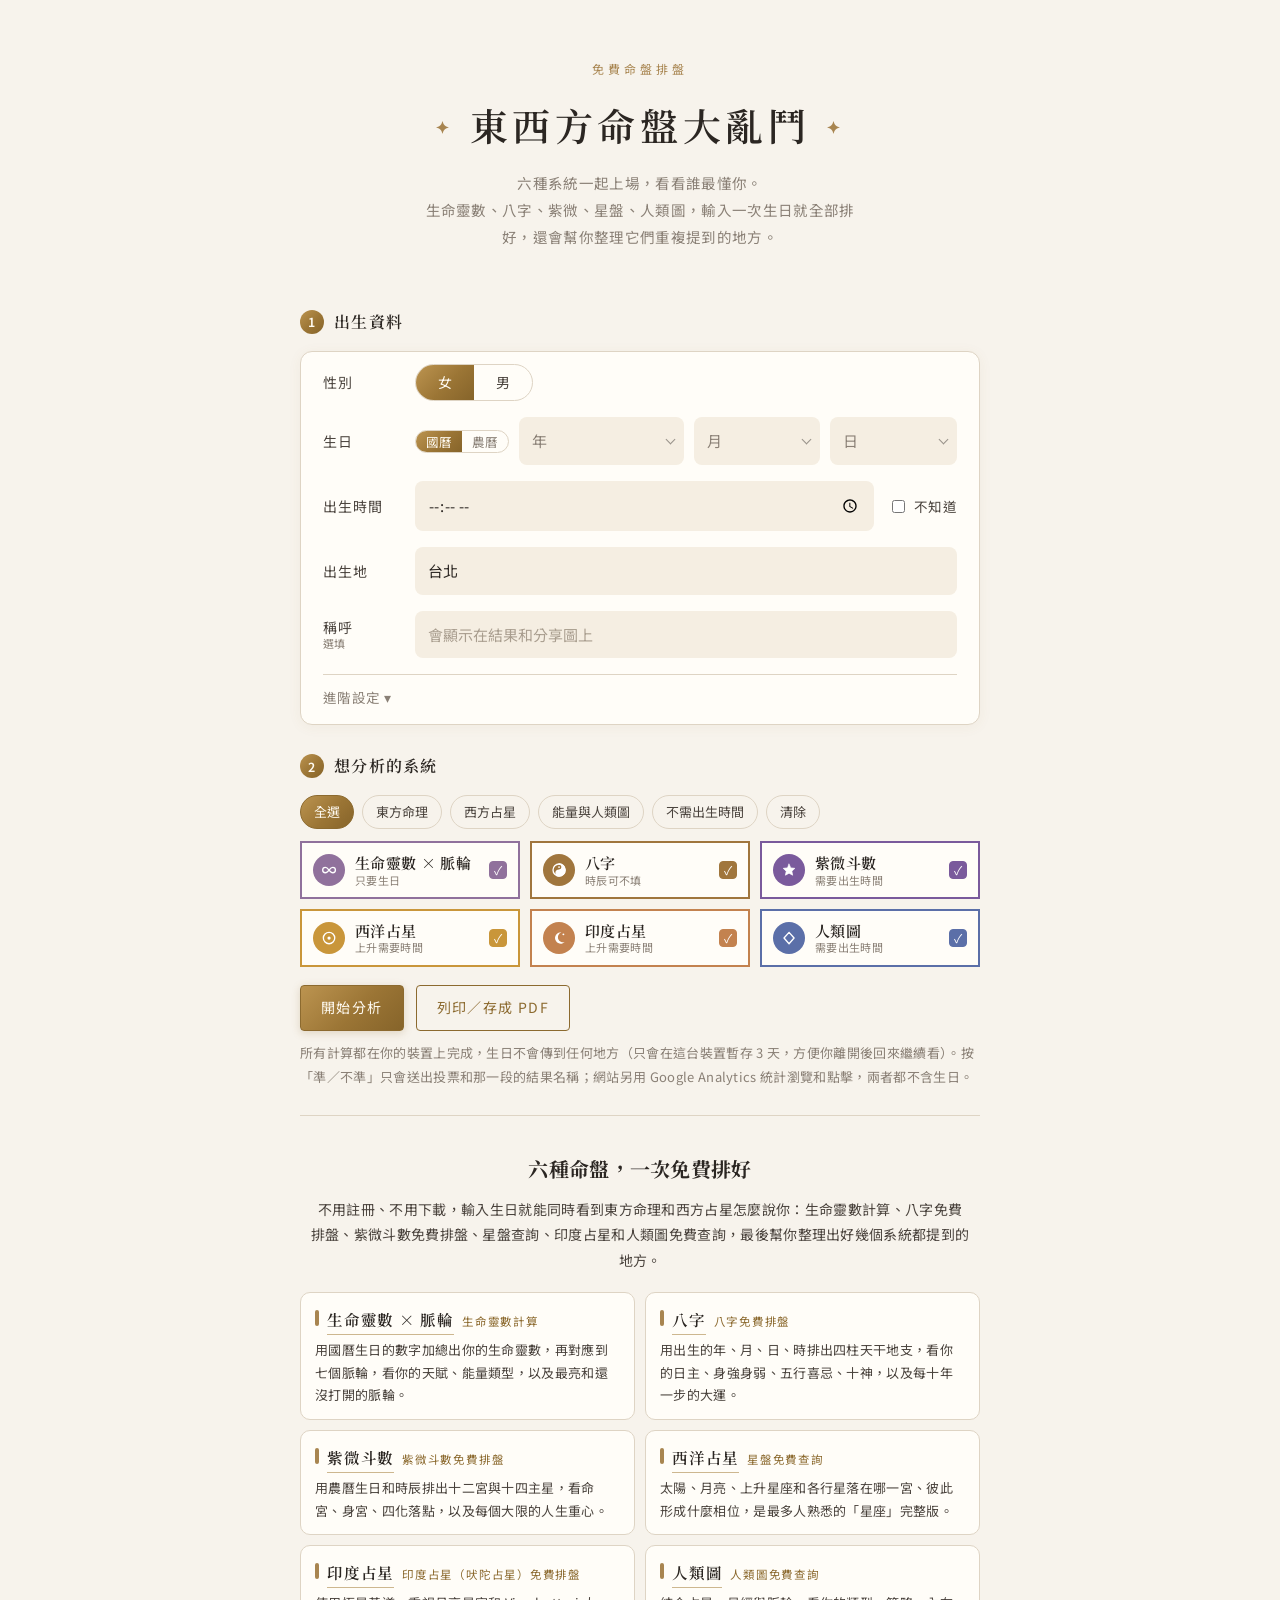
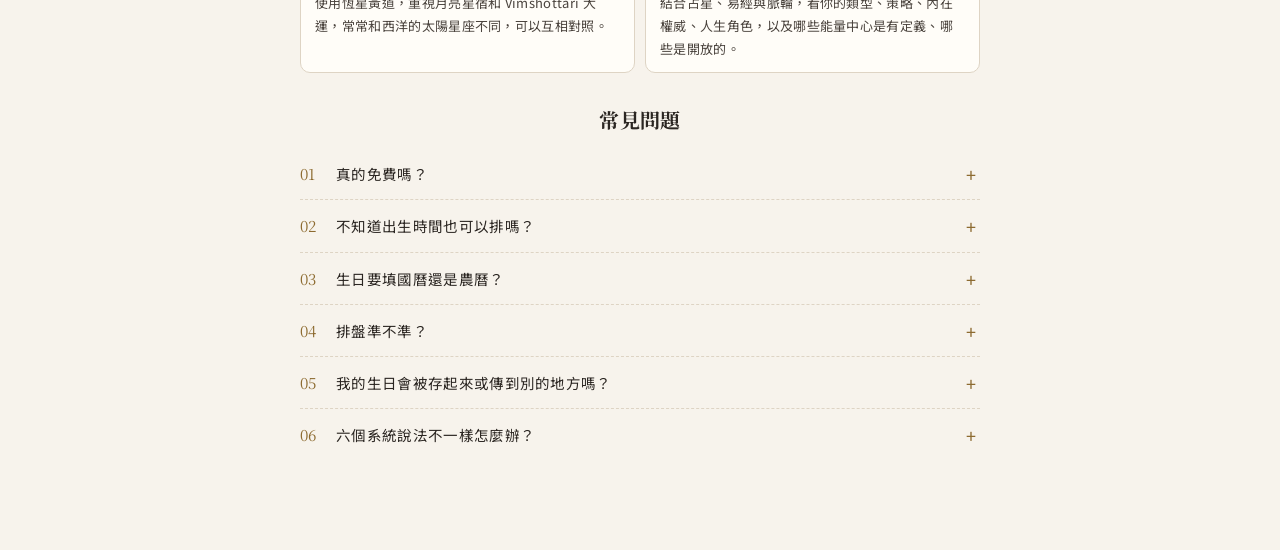
==== index.html @ 6998f0eb "更新網站 2026-11-28 00:18" ====
<!doctype html>
<html lang="zh-Hant">
<head>
<meta charset="utf-8">
<link rel="icon" type="image/svg+xml" href="data:image/svg+xml,%3Csvg%20xmlns%3D%22http%3A//www.w3.org/2000/svg%22%20viewBox%3D%220%200%2064%2064%22%3E%3Cdefs%3E%3CradialGradient%20id%3D%22b%22%20cx%3D%2250%25%22%20cy%3D%2240%25%22%20r%3D%2270%25%22%3E%3Cstop%20offset%3D%220%22%20stop-color%3D%22%233D4386%22/%3E%3Cstop%20offset%3D%221%22%20stop-color%3D%22%2314163A%22/%3E%3C/radialGradient%3E%3ClinearGradient%20id%3D%22g%22%20x1%3D%220%22%20y1%3D%220%22%20x2%3D%220%22%20y2%3D%221%22%3E%3Cstop%20offset%3D%220%22%20stop-color%3D%22%23FFF4DA%22/%3E%3Cstop%20offset%3D%221%22%20stop-color%3D%22%23D9AE66%22/%3E%3C/linearGradient%3E%3C/defs%3E%3Crect%20width%3D%2264%22%20height%3D%2264%22%20rx%3D%2214%22%20fill%3D%22url%28%23b%29%22/%3E%3Cpath%20d%3D%22M32%209%20C34%2024%2040%2030%2055%2032%20C40%2034%2034%2040%2032%2055%20C30%2040%2024%2034%209%2032%20C24%2030%2030%2024%2032%209%20Z%22%20fill%3D%22url%28%23g%29%22/%3E%3Ccircle%20cx%3D%2249%22%20cy%3D%2215%22%20r%3D%222%22%20fill%3D%22%23FFF4DA%22/%3E%3Ccircle%20cx%3D%2215%22%20cy%3D%2250%22%20r%3D%221.5%22%20fill%3D%22%23FFF4DA%22%20opacity%3D%22.8%22/%3E%3C/svg%3E">
<meta name="viewport" content="width=device-width, initial-scale=1">
<!-- Google Analytics（GA4）：只記瀏覽和按鈕點擊，不送生日、稱呼 -->
<script async src="https://www.googletagmanager.com/gtag/js?id=G-SCYWD8TPLE"></script>
<script>
  window.dataLayer = window.dataLayer || [];
  function gtag(){dataLayer.push(arguments);}
  gtag('js', new Date());
  gtag('config', 'G-SCYWD8TPLE', { allow_google_signals: false, allow_ad_personalization_signals: false });
</script>
<title>東西方命盤大亂鬥｜免費命盤排盤：生命靈數、八字、紫微、星盤、人類圖一次看</title>
<meta name="description" content="輸入生日，免費排出生命靈數、八字、紫微斗數、西洋占星、印度占星和人類圖六種命盤，還會整理出它們重複提到的地方。看完想更深入，可以用 AI 分析懶人包。">
<link rel="canonical" href="https://chart.jas-soul.com/">
<script type="application/ld+json">{"@context": "https://schema.org", "@type": "WebApplication", "name": "東西方命盤大亂鬥", "url": "https://chart.jas-soul.com/", "description": "輸入生日，免費排出生命靈數、八字、紫微斗數、西洋占星、印度占星和人類圖六種命盤，並整理出它們重複提到的地方。", "applicationCategory": "LifestyleApplication", "operatingSystem": "Any", "inLanguage": "zh-Hant", "offers": {"@type": "Offer", "price": "0", "priceCurrency": "TWD"}, "author": {"@type": "Person", "name": "Jasmine", "url": "https://jasmine.jas-soul.com/"}}</script>
<script type="application/ld+json">{"@context": "https://schema.org", "@type": "FAQPage", "mainEntity": [{"@type": "Question", "name": "真的免費嗎？", "acceptedAnswer": {"@type": "Answer", "text": "排盤、六個系統的解讀和綜合整理全部免費，也不用註冊。想讓 AI 依你的命盤寫一份更完整的報告，可以另外購買 AI 懶人包。"}}, {"@type": "Question", "name": "不知道出生時間也可以排嗎？", "acceptedAnswer": {"@type": "Answer", "text": "可以。生命靈數、八字（時柱以外）、西洋占星的行星星座都看得到；紫微斗數、人類圖和上升星座需要出生時間，沒有時間時會另外註明。"}}, {"@type": "Question", "name": "生日要填國曆還是農曆？", "acceptedAnswer": {"@type": "Answer", "text": "預設是國曆，也可以切換成農曆（包含閏月），系統會自動換算成國曆再排盤。"}}, {"@type": "Question", "name": "排盤準不準？", "acceptedAnswer": {"@type": "Answer", "text": "所有命盤都用天文公式與傳統排盤規則計算，並和網路排盤、瑞士星曆比對過。唯一的流派差異是晚子時（23:00 以後出生），網站統一以隔天計算。"}}, {"@type": "Question", "name": "我的生日會被存起來或傳到別的地方嗎？", "acceptedAnswer": {"@type": "Answer", "text": "不會上傳。所有計算都在你的手機或電腦上完成，只會在這台裝置暫存 3 天，方便你離開後回來繼續看。"}}, {"@type": "Question", "name": "六個系統說法不一樣怎麼辦？", "acceptedAnswer": {"@type": "Answer", "text": "這正是這個網站想做的事：把好幾個系統都提到的地方整理成「共同點」，說法不同的地方也會列出來，讓你自己對照真實的經驗。"}}]}</script>
<meta property="og:type" content="website">
<meta property="og:url" content="https://chart.jas-soul.com/">
<meta property="og:title" content="東西方命盤大亂鬥｜免費命盤排盤">
<meta property="og:description" content="輸入生日，免費排出生命靈數、八字、紫微斗數、西洋占星、印度占星和人類圖六種命盤，還會整理出它們重複提到的地方。看完想更深入，可以用 AI 分析懶人包。">
<meta property="og:image" content="https://chart.jas-soul.com/og6.jpg">
<meta property="og:image:width" content="1200">
<meta property="og:image:height" content="630">
<meta property="og:locale" content="zh_TW">
<meta name="twitter:card" content="summary_large_image">
<meta name="twitter:title" content="東西方命盤大亂鬥｜免費命盤排盤">
<meta name="twitter:description" content="輸入生日，免費排出生命靈數、八字、紫微斗數、西洋占星、印度占星和人類圖六種命盤，還會整理出它們重複提到的地方。看完想更深入，可以用 AI 分析懶人包。">
<meta name="twitter:image" content="https://chart.jas-soul.com/og6.jpg">
<link rel="preconnect" href="https://fonts.googleapis.com">
<link rel="preconnect" href="https://fonts.gstatic.com" crossorigin>
<link href="https://fonts.googleapis.com/css2?family=Noto+Sans+TC:wght@400;500&family=Noto+Serif+TC:wght@500;600;700&display=swap" rel="stylesheet">
<style>
  :root {
    --paper: #F7F3EC; --paper-2: #EFE8DC; --ink: #2B2622; --ink-2: #4A433D;
    --accent: #8C6A2F; --accent-2: #B48C48; --accent-grad: linear-gradient(135deg, #BC9450 0%, #9B7535 55%, #86642A 100%);
    --muted: #8A8076; --line: #DED4C4; --gold: #A88550; --gold-soft: #CDB78F; --red: #A85A4A;
    --serif: "Noto Serif TC", "Songti TC", "STSong", serif;
    --sans: "Noto Sans TC", "PingFang TC", "Microsoft JhengHei", sans-serif;
  }
  * { box-sizing: border-box; }
  html { -webkit-text-size-adjust: 100%; scroll-behavior: smooth; }
  body { margin: 0; background: var(--paper); color: var(--ink); font-family: var(--sans); font-size: 16px; line-height: 1.85; letter-spacing: .02em; }
  .wrap { max-width: 860px; margin: 0 auto; padding: 32px 24px 80px; }
  @media (max-width: 560px) { .wrap { padding: 24px 16px 64px; } }

  /* 輸入 */
  .controls { display: grid; grid-template-columns: repeat(4, minmax(0, 1fr)); grid-template-areas: "name name gender gender" "birth birth time place"; gap: 18px 24px; align-items: start; }
  .controls .f-name { grid-area: name; } .controls .f-gender { grid-area: gender; } .controls .f-birth { grid-area: birth; }
  .controls .f-time { grid-area: time; } .controls .f-place { grid-area: place; }
  @media (max-width: 720px) { .controls { grid-template-columns: repeat(2, minmax(0, 1fr)); grid-template-areas: "name gender" "birth birth" "time place"; gap: 16px 18px; } }
  .controls label.f { display: flex; align-items: center; min-height: 22px; font-size: 12px; letter-spacing: .12em; color: var(--muted); margin-bottom: 2px; }
  .controls .f-sub { display: inline-flex; align-items: center; gap: 6px; margin-top: 8px; font-size: 12.5px; color: var(--ink-2); cursor: pointer; }
  .controls input[type=text], .controls input[type=date], .controls input[type=time], .controls select {
    width: 100%; font: inherit; font-size: 15px; padding: 7px 0; border: none; border-bottom: 1px solid var(--line);
    background: transparent; color: var(--ink); border-radius: 0; -webkit-appearance: none; appearance: none;
  }
  .controls input:focus, .controls select:focus { outline: none; border-bottom-color: var(--gold); }
  .checks { display: flex; flex-wrap: wrap; gap: 6px 22px; margin-top: 14px; font-size: 14px; color: var(--ink-2); }
  .minor-note { margin: 0 0 20px; padding: 12px 16px; font-size: 14px; line-height: 1.8; background: #EEF3EC; border-left: 3px solid #6C8F74; color: var(--ink-2); }
  .minor-note b { display: block; color: #4F6B55; margin-bottom: 2px; }
  .save-modal { position: fixed; inset: 0; z-index: 100; background: rgba(15,16,40,.82); display: flex; align-items: center; justify-content: center; padding: 16px; }
  .sm-box { max-width: 380px; width: 100%; max-height: 100%; overflow: auto; background: #FFFDF8; border-radius: 10px; padding: 16px; text-align: center; }
  .sm-tip { margin: 0 0 12px; font-size: 13.5px; line-height: 1.7; color: var(--ink-2); }
  .sm-tip b { display: block; font-size: 15px; color: var(--ink); }
  .sm-box img { width: 100%; max-width: 260px; display: block; margin: 0 auto 12px; border-radius: 6px; -webkit-touch-callout: default; }
  .sm-sub { font-size: 12.5px; color: var(--muted); margin: 0 0 10px; }
  .sm-box .btn { margin: 4px; }
  .dst-hint { font-size: 12.5px; color: #8A6A3A; background: #F6EEDD; border-left: 3px solid var(--gold); padding: 6px 10px; margin: 8px 0 0; }
  .late-zi { font-size: 12.5px; color: var(--muted); margin: 8px 0 0; }
  .late-zi b { color: var(--ink-2); }
  .checks label { display: inline-flex; align-items: center; gap: 6px; cursor: pointer; }
  .btns { display: flex; flex-wrap: wrap; gap: 12px; margin: 18px 0 0; }
  .btn { font: inherit; font-size: 14px; letter-spacing: .1em; padding: 9px 20px; cursor: pointer; background: var(--accent-grad); color: #FFFBF2; border: 1px solid var(--accent); border-radius: 4px; box-shadow: 0 2px 8px rgba(140,106,47,.22); text-decoration: none; display: inline-block; }
  .btn.line { background: transparent; color: var(--accent); box-shadow: none; }
  .btn { transition: transform .15s ease, box-shadow .2s ease, background .2s ease; }
  .btn:active { transform: scale(.97); }
  .btn[disabled] { opacity: .75; cursor: progress; }
  .btn .spin { display: inline-block; width: 12px; height: 12px; margin-right: 8px; vertical-align: -1px; border: 2px solid rgba(247,243,236,.35); border-top-color: var(--paper); border-radius: 50%; animation: spin .8s linear infinite; }
  .btn.pending { background: var(--gold); border-color: var(--gold); animation: pulse 1.6s ease-in-out infinite; }
  .changed-hint { font-size: 12.5px; color: var(--gold); margin-left: 4px; align-self: center; opacity: 0; transition: opacity .3s; }
  .changed-hint.show { opacity: 1; }
  @keyframes spin { to { transform: rotate(360deg); } }
  @keyframes pulse { 0%, 100% { box-shadow: 0 0 0 0 rgba(168,133,80,.45); } 50% { box-shadow: 0 0 0 8px rgba(168,133,80,0); } }
  .loading { min-height: 70vh; display: flex; flex-direction: column; align-items: center; justify-content: center; text-align: center; gap: 22px; }
  .loading .orbs { position: relative; width: 120px; height: 120px; animation: spin 6s linear infinite; }
  .loading .orbs i { position: absolute; left: 50%; top: 50%; width: 14px; height: 14px; margin: -7px; border-radius: 50%; background: var(--c); box-shadow: 0 0 12px var(--c); transform: rotate(var(--a)) translateY(-50px); animation: glow 1.4s ease-in-out infinite; animation-delay: var(--d); }
  @keyframes glow { 0%, 100% { opacity: .35; } 50% { opacity: 1; } }
  .loading .step { font-family: var(--serif); font-size: 18px; letter-spacing: .12em; color: var(--ink-2); min-height: 1.6em; }
  .loading .sub { font-size: 12.5px; color: var(--muted); letter-spacing: .1em; }
  .reveal { opacity: 0; transform: translateY(18px); transition: opacity .7s ease, transform .7s ease; }
  .reveal.in { opacity: 1; transform: none; }
  .toast { position: fixed; left: 50%; bottom: 84px; transform: translate(-50%, 20px); background: var(--ink); color: var(--paper); font-size: 14px; letter-spacing: .08em; padding: 10px 20px; border-radius: 999px; box-shadow: 0 8px 24px rgba(0,0,0,.18); opacity: 0; pointer-events: none; transition: opacity .3s, transform .3s; z-index: 60; }
  .toast.show { opacity: 1; transform: translate(-50%, 0); }
  @media (prefers-reduced-motion: reduce) { .reveal { opacity: 1; transform: none; transition: none; } .loading .orbs, .loading .orbs i, .btn.pending { animation: none; } }
  @media print { .reveal { opacity: 1 !important; transform: none !important; } .toast { display: none; } }
  .hint { font-size: 13px; color: var(--muted); margin: 10px 0 0; }
  .input-area { padding-bottom: 26px; border-bottom: 1px solid var(--line); max-width: 680px; margin-left: auto; margin-right: auto; }
  .form-card { background: #FFFDF8; border: 1px solid var(--line); border-radius: 12px; padding: 4px 22px 10px; box-shadow: 0 2px 14px rgba(140,106,47,.06); }
  .frow { display: grid; grid-template-columns: 78px minmax(0, 1fr); align-items: center; gap: 14px; padding: 8px 0; }
  .frow .rl { font-size: 14px; color: var(--ink-2); letter-spacing: .08em; display: flex; flex-direction: column; line-height: 1.3; }
  .frow .rl small { font-size: 11px; color: var(--muted); letter-spacing: .04em; }
  .form-card input[type=text], .form-card input[type=time], .form-card select { width: 100%; box-sizing: border-box; font: inherit; font-size: 15px; padding: 9px 12px; border: 1px solid transparent; background: #F5EEE2; color: var(--ink); border-radius: 8px; -webkit-appearance: none; appearance: none; min-height: 42px; }
  .form-card .bp select { padding: 9px 24px 9px 12px; border: 1px solid transparent; background: #F5EEE2; border-radius: 8px; min-height: 42px; }
  .form-card .bp select:focus { border-color: var(--gold-soft); background: #FFFDF8; }
  .form-card .bp-sel::after { right: 10px; }
  .form-card input:focus, .form-card select:focus { outline: none; border-color: var(--gold-soft); background: #FFFDF8; }
  .form-card input::placeholder { color: #A99E8F; }
  .form-card .adv { border-top: 1px solid var(--line); margin-top: 8px; padding-top: 6px; }
  .f-time { display: flex; align-items: center; gap: 14px; }
  .f-time input[type=time] { flex: 1; min-width: 0; }
  .f-sub { flex: none; display: inline-flex; align-items: center; gap: 6px; font-size: 13.5px; color: var(--ink-2); cursor: pointer; white-space: nowrap; }
  .seg { display: inline-flex; border: 1px solid var(--line); border-radius: 999px; overflow: hidden; justify-self: start; }
  .seg button { font: inherit; font-size: 14px; padding: 5px 22px; border: 0; background: transparent; color: var(--ink-2); cursor: pointer; }
  .seg button.on { background: var(--accent-grad); color: #FFFBF2; }
  .form-card .dst-hint { margin: 10px 0 0; }
  .adv { margin-top: 10px; font-size: 13.5px; }
  .adv summary { cursor: pointer; color: var(--muted); list-style: none; padding: 4px 0; }
  .adv summary::-webkit-details-marker { display: none; }
  .adv summary::after { content: " ▾"; }
  .adv[open] summary::after { content: " ▴"; }
  .adv .checks { margin-top: 6px; flex-direction: column; gap: 8px; }
  @media (max-width: 480px) { .form-card { padding: 2px 16px 8px; } .frow { grid-template-columns: 64px minmax(0, 1fr); gap: 10px; } .seg button { padding: 5px 18px; } }
  .app-head { text-align: center; padding: 26px 0 30px; }
  .app-head .eyebrow { font-size: 12px; letter-spacing: .32em; color: var(--gold); }
  .app-title a { color: inherit; text-decoration: none; }
  .app-title a:hover { color: var(--accent); }
  .app-title { font-family: var(--serif); font-weight: 600; font-size: 38px; letter-spacing: .12em; margin: 10px 0 10px; }
  .app-title::before, .app-title::after { content: '✦'; color: var(--gold); font-size: .45em; vertical-align: .45em; margin: 0 16px; }
  .app-sub { font-size: 14.5px; color: var(--muted); max-width: 30em; margin: 0 auto; line-height: 1.85; }
  @media (max-width: 560px) { .app-title { font-size: 30px; } .app-title::before, .app-title::after { margin: 0 8px; } }
  .step-label { display: flex; align-items: center; gap: 10px; font-family: var(--serif); font-size: 16px; font-weight: 600; letter-spacing: .08em; margin: 26px 0 14px; }
  .step-label span { display: inline-flex; align-items: center; justify-content: center; width: 24px; height: 24px; border-radius: 50%; background: var(--accent-grad); color: #FFFBF2; font-size: 12.5px; font-family: var(--sans); }
  .step-label:first-of-type { margin-top: 0; }
  .presets { display: flex; flex-wrap: wrap; gap: 8px; margin-bottom: 12px; }
  .presets button { font: inherit; font-size: 13px; padding: 4px 13px; border-radius: 999px; border: 1px solid var(--line); background: var(--paper); color: var(--ink-2); cursor: pointer; transition: all .15s; }
  .presets button:hover { border-color: var(--gold); color: var(--ink); }
  .presets button.on { background: var(--accent-grad); border-color: var(--accent); color: #FFFBF2; }
  .pick-grid { display: grid; grid-template-columns: repeat(3, 1fr); gap: 10px; }
  @media (max-width: 640px) { .pick-grid { grid-template-columns: repeat(2, 1fr); } }
  .pk { position: relative; display: flex; align-items: center; gap: 10px; padding: 11px 12px; border: 1px solid var(--line); background: #FFFDF8; cursor: pointer; transition: border-color .15s, box-shadow .15s, opacity .15s; }
  .pk input { position: absolute; opacity: 0; pointer-events: none; }
  .pk .pk-ic { width: 32px; height: 32px; border-radius: 50%; flex: none; display: flex; align-items: center; justify-content: center; color: #fff; background: var(--pc); font-size: 14px; font-family: "Apple Symbols", "Segoe UI Symbol", var(--serif); }
  .pk .pk-name { font-family: var(--serif); font-size: 15px; font-weight: 600; line-height: 1.3; }
  .pk .pk-note { display: block; font-family: var(--sans); font-size: 11px; font-weight: 400; color: var(--muted); }
  .pk .pk-check { margin-left: auto; width: 18px; height: 18px; border-radius: 4px; border: 1.5px solid var(--line); flex: none; display: flex; align-items: center; justify-content: center; font-size: 12px; color: #fff; }
  .pk.on { border-color: var(--pc); box-shadow: inset 0 0 0 1px var(--pc); }
  .pk.on .pk-check { background: var(--pc); border-color: var(--pc); }
  .pk.on .pk-check::after { content: '✓'; }
  .pk:not(.on) { opacity: .62; }
  .pk:not(.on) .pk-ic { background: var(--line); }
  .pk:focus-within { outline: 2px solid var(--gold-soft); outline-offset: 2px; }
  .ai-pack { margin-top: 64px; padding: 30px 28px; border: 1px solid var(--gold-soft); background: #FBF8F2; }
  .ai-pack h2 { font-family: var(--serif); font-size: 24px; margin: 4px 0 6px; letter-spacing: .06em; }
  .ai-pack .eyebrow { font-size: 12px; letter-spacing: .28em; color: var(--gold); }
  .ai-pack .lead { font-size: 14.5px; color: var(--muted); margin: 0 0 18px; }
  .ai-free { display: flex; flex-wrap: wrap; align-items: center; gap: 8px 12px; font-size: 14px; color: var(--ink-2); margin-bottom: 10px; }
  .badge { display: inline-block; font-size: 12px; letter-spacing: .1em; padding: 2px 10px; border-radius: 999px; background: #E7EEE6; color: #4F6B55; }
  .paid { margin-top: 36px; padding-top: 30px; border-top: 1px dashed var(--gold-soft); }
  .paid-title { font-family: var(--serif); font-size: 22px; margin: 4px 0 6px; display: block; }
  .paid-title::before { content: none; }
  .paid-grid { display: grid; grid-template-columns: repeat(auto-fit, minmax(220px, 1fr)); gap: 14px; margin: 16px 0 20px; }
  @media (max-width: 760px) { .paid-grid { grid-template-columns: 1fr; } }
  .paid-card { background: #FFFDF8; border: 1px solid var(--line); border-top: 3px solid var(--pc); padding: 16px 16px 14px; display: flex; flex-direction: column; }
  .pc-head { display: flex; align-items: center; gap: 8px; flex-wrap: wrap; }
  .pc-head b { font-family: var(--serif); font-size: 16px; }
  .pc-head i { font-style: normal; font-size: 11px; padding: 1px 8px; border-radius: 999px; background: var(--pc); color: #fff; }
  .pc-ic { width: 28px; height: 28px; border-radius: 50%; background: var(--pc); color: #fff; display: flex; align-items: center; justify-content: center; font-size: 14px; font-family: "Apple Symbols", "Segoe UI Symbol", serif; }
  .paid-card ul { margin: 12px 0 10px; padding-left: 18px; font-size: 13.5px; line-height: 1.85; color: var(--ink-2); flex: 1; }
  .pc-foot { display: flex; align-items: baseline; justify-content: space-between; gap: 8px; border-top: 1px dashed var(--line); padding-top: 8px; }
  .pc-price { font-family: var(--serif); font-size: 18px; font-weight: 600; color: var(--pc); white-space: nowrap; }
  .pc-price small { font-family: var(--sans); font-size: 11px; font-weight: 400; margin-right: 4px; padding: 1px 6px; border-radius: 999px; background: var(--pc); color: #fff; vertical-align: 2px; }
  .pc-price s { font-family: var(--sans); font-size: 12px; font-weight: 400; color: var(--muted); margin-left: 6px; }
  .pc-hook { margin: 8px 0 0; font-size: 13.5px; color: var(--pc); font-weight: 600; }
  .early { margin: 16px 0 6px; padding: 14px 16px; border: 1px solid #E5CBC2; background: #FBF1EC; }
  .early.off { font-size: 14px; color: var(--muted); background: var(--paper); border-color: var(--line); }
  .early-top { display: flex; flex-wrap: wrap; justify-content: space-between; align-items: baseline; gap: 4px 12px; }
  .early-top b { font-family: var(--serif); color: var(--red); letter-spacing: .06em; }
  .early-top span { font-size: 13.5px; color: var(--ink-2); }
  .early-top em { font-style: normal; font-family: var(--serif); font-size: 20px; font-weight: 600; color: var(--red); margin: 0 2px; }
  .early-bar { height: 8px; border-radius: 4px; background: #F0DCD4; margin: 10px 0 4px; overflow: hidden; }
  .early-bar i { display: block; height: 100%; border-radius: 4px; background: linear-gradient(90deg, #D9826E, var(--red)); }
  .early-sub { font-size: 12.5px; color: var(--muted); margin-top: 4px; }
  .faq-pack { margin: 0 0 20px; padding: 16px 18px; background: #FFFDF8; border: 1px solid var(--line); border-top: 3px solid #7A5A9C; }
  .faq-head { display: flex; align-items: center; gap: 10px; }
  .faq-head { flex-wrap: wrap; }
  .faq-head b { flex: 1 1 auto; min-width: 0; font-family: var(--serif); font-size: 16px; white-space: nowrap; }
  .faq-desc { margin: 10px 0 0; font-size: 13.5px; color: #7A5A9C; font-weight: 600; }
  .faq-head .pc-price { --pc: #7A5A9C; }
  .faq-head .pc-ic { font-family: var(--serif); font-weight: 600; }
  .faq-list { margin: 12px 0 8px; padding-left: 22px; columns: 2; column-gap: 28px; font-size: 13.5px; line-height: 1.9; color: var(--ink-2); }
  .faq-list li { break-inside: avoid; }
  @media (max-width: 640px) { .faq-list { columns: 1; } }
  .faq-note { font-size: 12.5px; color: var(--muted); margin: 0; }
  .mid-cta { display: flex; align-items: center; gap: 18px; margin: 34px 0 10px; padding: 20px 22px; border: 1px solid var(--gold-soft); background: linear-gradient(135deg, #FBF5EA, #F4EDF6); }
  .mid-cta .mc-text { flex: 1; min-width: 0; }
  .mid-cta .mc-eyebrow { font-size: 12px; letter-spacing: .24em; color: var(--gold); }
  .mid-cta b { display: block; font-family: var(--serif); font-size: 19px; margin: 4px 0 4px; }
  .mid-cta span { font-size: 13.5px; color: var(--ink-2); }
  .mid-cta .btn { flex: none; }
  @media (max-width: 600px) { .mid-cta { flex-direction: column; align-items: stretch; text-align: center; } }
  .fab { position: fixed; right: 18px; bottom: 22px; z-index: 40; padding: 11px 18px; border-radius: 999px; background: var(--accent-grad); color: #FFFBF2; font-size: 14px; letter-spacing: .08em; text-decoration: none; box-shadow: 0 8px 24px rgba(140,106,47,.3); opacity: 0; transform: translateY(16px); pointer-events: none; transition: opacity .3s, transform .3s; }
  .fab.show { opacity: 1; transform: none; pointer-events: auto; }
  .fab:hover { background: var(--gold); }
  .sample { margin: 18px 0 8px; border: 1px solid var(--line); background: #FFFDF8; }
  .sm-head { display: flex; flex-wrap: wrap; align-items: center; gap: 6px 10px; padding: 12px 16px; border-bottom: 1px solid var(--line); background: #FBF8F2; }
  .sm-badge { font-size: 11.5px; letter-spacing: .1em; padding: 1px 9px; border-radius: 999px; background: var(--gold); color: #fff; }
  .sm-head b { font-family: var(--serif); font-size: 15.5px; }
  .sm-who { font-size: 12px; color: var(--muted); }
  .sm-body { position: relative; max-height: 430px; overflow: hidden; padding: 6px 20px 0; font-size: 14.5px; line-height: 1.9; color: var(--ink-2); }
  .sm-body h4 { font-family: var(--serif); font-size: 16px; color: var(--ink); margin: 16px 0 6px; }
  .sm-body p { margin: 0 0 10px; }
  .sm-one { font-family: var(--serif); font-size: 17px; color: #8A6A3A; }
  .sm-kw span { display: inline-block; font-size: 13px; color: #8A6A3A; margin-right: 12px; }
  .sm-fade { position: absolute; left: 0; right: 0; bottom: 0; height: 190px; display: flex; align-items: flex-end; justify-content: center; padding-bottom: 18px; background: linear-gradient(rgba(255,253,248,0) 0%, rgba(255,253,248,.85) 35%, #FFFDF8 55%); }
  .sm-fade span { max-width: calc(100% - 32px); box-sizing: border-box; font-size: 13px; line-height: 1.7; text-align: center; color: var(--ink-2); background: #FFFDF8; padding: 6px 14px; border: 1px dashed var(--gold-soft); border-radius: 10px; }
  .about { margin: 30px 0 10px; padding: 22px 24px; border: 1px solid var(--line); background: #FFFDF8; }
  .ab-head { display: flex; align-items: center; gap: 16px; padding-bottom: 14px; margin-bottom: 4px; border-bottom: 1px dashed var(--line); }
  .ab-head b { display: block; font-family: var(--serif); font-size: 22px; line-height: 1.3; margin: 2px 0; }
  .ab-photo { flex: none; width: 84px; height: 84px; border-radius: 50%; overflow: hidden; border: 3px solid #fff; box-shadow: 0 2px 10px rgba(43,38,34,.12); background: linear-gradient(135deg, var(--gold-soft), #C9B6D4); display: flex; align-items: center; justify-content: center; }
  .ab-photo img { width: 100%; height: 100%; object-fit: cover; }
  .ab-photo span { font-family: var(--serif); font-size: 36px; color: #fff; }
  .ab-body { flex: 1; min-width: 0; }
  .ab-eyebrow { font-size: 12px; letter-spacing: .24em; color: var(--gold); }
  .ab-title { display: block; font-size: 13px; color: var(--muted); }
  .ab-body p { font-size: 14.5px; color: var(--ink-2); margin: 8px 0 0; line-height: 1.85; }
  .ab-ig { display: inline-block; margin-top: 12px; font-size: 13.5px; color: #8A6A3A; }
  @media (max-width: 560px) { .about { padding: 18px; } .ab-photo { width: 72px; height: 72px; } }
  .bfaq { margin-top: 30px; counter-reset: bq; }
  .bfaq details.fold { counter-increment: bq; }
  .bfaq details.fold .ft::before { content: counter(bq, decimal-leading-zero); font-family: var(--serif); color: var(--accent); margin-right: 12px; font-size: 15px; }
  .bfaq .paid-title { margin-bottom: 8px; }
  .bfaq-a { margin: 0; font-size: 14.5px; color: var(--ink-2); line-height: 1.85; }
  .compare { margin: 16px 0 6px; border: 1px solid var(--line); border-radius: 12px; overflow: hidden; background: #FFFDF8; font-size: 13px; }
  .cmp-row { display: grid; grid-template-columns: minmax(0, 1.05fr) minmax(0, .85fr) minmax(0, 1.25fr); align-items: stretch; }
  .cmp-row > span { align-items: center; padding: 9px 10px; border-top: 1px solid color-mix(in srgb, var(--line) 60%, transparent); line-height: 1.45; display: flex; align-items: flex-start; gap: 6px; }
  .cmp-head > span { border-top: none; font-family: var(--serif); font-weight: 600; font-size: 14px; padding-top: 11px; padding-bottom: 11px; }
  .cmp-head > span:nth-child(2) { color: #4F6B55; justify-content: center; }
  .cmp-head > span:nth-child(3) { color: #FFFBF2; background: var(--accent-grad); justify-content: center; }
  .cmp-k { color: var(--ink); font-weight: 600; font-size: 12.5px; }
  .cmp-free { color: var(--muted); font-size: 12px; }
  .cmp-paid { background: #FBF5EA; color: var(--ink); font-weight: 600; }
  .cmp-yes { flex: none; width: 17px; height: 17px; border-radius: 50%; background: var(--accent); color: #fff; font-size: 10px; display: inline-flex; align-items: center; justify-content: center; margin-top: 1px; }
  .cmp-part { flex: none; color: #9DB39F; font-size: 13px; line-height: 1.3; }
  .cmp-no { color: #C9BFAF; width: 100%; text-align: center; }
  .cmp-price .cmp-paid { flex-direction: column; gap: 0; }
  .cmp-price b { font-size: 14px; color: var(--ink); }
  .cmp-price small { font-size: 11px; color: #6C8F74; font-weight: 400; }
  @media (max-width: 420px) { .cmp-row > span { padding: 8px 7px; } .cmp-k { font-size: 12px; } }
  .bd-gift { font-size: 12.5px; color: #7A5A9C; margin-top: 4px; font-weight: 600; }
  .bd-after { font-size: 11.5px; color: var(--muted); margin-top: 4px; }
  .paid-card .lock { font-size: 14px; color: var(--muted); white-space: nowrap; opacity: .8; }
  .ladder { margin: 0 0 20px; padding: 16px 18px; background: #FFFDF8; border: 1px solid var(--gold-soft); }
  .ld-title { font-weight: 700; margin-bottom: 12px; }
  .ld-title span { display: block; font-weight: 400; font-size: 13px; color: var(--muted); margin-top: 2px; }
  .ld-row { display: grid; grid-template-columns: repeat(6, 1fr); gap: 8px; }
  @media (max-width: 560px) { .ld-row { grid-template-columns: repeat(3, 1fr); } }
  .ld-cell { position: relative; text-align: center; padding: 10px 4px 9px; border: 1px solid var(--line); border-radius: 6px; background: var(--paper); }
  .ld-cell.hot { border-color: var(--gold); background: color-mix(in srgb, var(--gold) 9%, #FFFDF8); }
  .ld-n { font-size: 12.5px; color: var(--muted); }
  .ld-p { font-size: 17px; font-weight: 700; color: var(--ink); margin: 2px 0; }
  .ld-avg { font-size: 11.5px; color: #6C8F74; }
  .ld-cell i { display: block; font-style: normal; font-size: 11px; color: var(--gold); margin-top: 3px; }
  .ld-all { grid-column: 1 / -1; display: flex; align-items: center; gap: 14px; flex-wrap: wrap; margin-top: 10px; padding: 14px 16px; text-align: left; border: 1.5px solid var(--gold); background: color-mix(in srgb, var(--gold) 12%, #FFFDF8); }
  .ld-all .ld-badge { position: absolute; top: -10px; left: 16px; font-style: normal; font-size: 11px; padding: 1px 10px; border-radius: 999px; background: var(--gold); color: #fff; margin: 0; }
  .la-t { flex: 1 1 220px; display: flex; flex-direction: column; }
  .la-t b { font-size: 16px; }
  .la-t span { font-size: 12.5px; color: var(--muted); }
  .la-p { display: flex; align-items: baseline; gap: 8px; }
  .la-p s { font-size: 13px; color: var(--muted); }
  .la-p b { font-size: 22px; color: var(--ink); }
  .la-p small { font-size: 12px; color: #6C8F74; }
  .la-btn { flex: none; }
  @media (max-width: 560px) { .la-btn { width: 100%; } }
  .ld-more { margin: 12px 0 0; font-size: 13.5px; padding: 8px 12px; border: 1px dashed var(--gold-soft); border-radius: 6px; }
  .ld-more b { color: var(--ink); }
  .ld-cell.cur { border-color: var(--accent); box-shadow: 0 0 0 2px var(--accent) inset; }
  .ld-cell.cur::before { content: "你目前在這"; position: absolute; top: -10px; left: 50%; transform: translateX(-50%); font-size: 10.5px; white-space: nowrap; padding: 0 7px; border-radius: 999px; background: var(--accent); color: #FFFBF2; }
  .fb { display: flex; flex-wrap: wrap; align-items: center; gap: 6px 8px; margin: 22px 0 0; padding: 12px 14px; border: 1px dashed var(--line); border-radius: 8px; background: #FFFDF8; }
  .fb-q { font-size: 13.5px; color: var(--ink-2); margin-right: 4px; }
  .fb button { font: inherit; font-size: 13px; display: inline-flex; align-items: center; gap: 4px; padding: 4px 12px; border: 1px solid var(--line); border-radius: 999px; background: var(--paper); color: var(--ink-2); cursor: pointer; transition: all .15s; }
  .fb button i { font-style: normal; font-size: 12px; color: var(--gold); }
  .fb button:hover { border-color: var(--gold-soft); }
  .fb button.on { background: var(--accent-grad); border-color: var(--accent); color: #FFFBF2; }
  .fb button.on i { color: #FFF3D6; }
  .fb button.on i { color: #E3C78E; }
  .fb-ok { font-size: 12.5px; color: #6C8F74; }
  .fb.fb-sm { margin: 10px 0 0; padding: 0; border: 0; background: transparent; }
  .fb.fb-sm .fb-q { font-size: 12.5px; color: var(--muted); }
  .fb.fb-sm button { font-size: 12px; padding: 2px 10px; }
  .portrait > .fb.fb-sm { margin: 8px 0 14px; }
  .sc-fold { margin: 28px 0; border: 1px solid var(--gold-soft); border-radius: 10px; background: #FFFDF8; overflow: hidden; }
  .sc-fold > summary { list-style: none; display: flex; align-items: center; gap: 12px; padding: 12px 16px; cursor: pointer; }
  .sc-fold > summary::-webkit-details-marker { display: none; }
  .scf-ic { width: 34px; height: 34px; flex: none; border-radius: 50%; display: inline-flex; align-items: center; justify-content: center; background: #1E2148; color: #E3C78E; font-size: 15px; }
  .scf-t { flex: 1; display: flex; flex-direction: column; line-height: 1.5; }
  .scf-t small { font-size: 12.5px; color: var(--muted); }
  .scf-go { font-size: 13px; color: var(--gold); }
  .scf-go::after { content: " ▾"; }
  .sc-fold[open] .scf-go { font-size: 0; }
  .sc-fold[open] .scf-go::after { content: "收起 ▴"; font-size: 13px; }
  .sc-fold .sc-wrap { margin: 0; border-radius: 0; }
  .viewmode { display: flex; align-items: center; justify-content: center; gap: 8px; margin: 4px 0 18px; }
  .viewmode > span { font-size: 12.5px; color: var(--muted); letter-spacing: .1em; margin-right: 4px; }
  .viewmode button { font: inherit; font-size: 14px; padding: 6px 16px; border: 1px solid var(--line); border-radius: 999px; background: #FFFDF8; color: var(--ink-2); cursor: pointer; display: inline-flex; align-items: baseline; gap: 6px; }
  .viewmode button small { font-size: 11.5px; color: var(--muted); }
  .viewmode button.on { background: var(--accent-grad); border-color: var(--accent); color: #FFFBF2; }
  .viewmode button.on small { color: rgba(247,243,236,.7); }
  .sv-more { display: none; }
  #out.simple section.system:not(.expanded):not(#summary) > *:not(.sys-head):not(.focus):not(.fb):not(.deep-row):not(.sv-more):not(.notice) { display: none; }
  #out.simple section.system .sv-more { display: block; margin: 16px auto 0; font: inherit; font-size: 13.5px; padding: 7px 18px; border: 1px solid var(--gold-soft); border-radius: 999px; background: transparent; color: #8A6A3A; cursor: pointer; }
  #out.simple .portrait .pcombo, #out.simple .portrait .pnots, #out.simple .portrait .plines, #out.simple .portrait .ev-toggle, #out.simple .portrait .ev { display: none; }
  @media print { #out.simple section.system > * , #out.simple .portrait * { display: revert !important; } .sv-more { display: none !important; } }
  .backpill { position: fixed; top: 64px; left: 50%; transform: translate(-50%, -160%); z-index: 60; font: inherit; font-size: 13.5px; padding: 8px 16px; border: 1px solid var(--gold-soft); border-radius: 999px; background: #FFFDF8; color: var(--ink); box-shadow: 0 4px 16px rgba(0,0,0,.14); cursor: pointer; transition: transform .25s, opacity .25s, visibility .25s; white-space: nowrap; opacity: 0; visibility: hidden; pointer-events: none; }
  .backpill.show { transform: translate(-50%, 0); opacity: 1; visibility: visible; pointer-events: auto; }
  .deep-card { scroll-margin-top: 90px; }
  .deep-card.flash { animation: cardflash 1.6s ease; }
  @keyframes cardflash { 0%, 60% { box-shadow: 0 0 0 3px var(--pc); } 100% { box-shadow: 0 0 0 0 transparent; } }
  .invite { display: flex; align-items: center; gap: 12px 16px; flex-wrap: wrap; margin: 24px 0; padding: 14px 18px; border-radius: 10px; background: linear-gradient(135deg, #1F2353, #2E3470); color: #F3E6C8; }
  .iv-t { flex: 1 1 200px; display: flex; flex-direction: column; line-height: 1.6; }
  .iv-t b { font-family: var(--serif); font-size: 17px; }
  .iv-t span { font-size: 13px; color: rgba(243,230,200,.75); }
  .iv-btns { display: flex; gap: 8px; flex-wrap: wrap; }
  .invite .btn { background: #E3C78E; border-color: #E3C78E; color: #1F2353; font-size: 13.5px; padding: 8px 14px; }
  .invite .btn.line { background: transparent; color: #F3E6C8; border-color: rgba(243,230,200,.55); }
  .packs { margin: 0 0 22px; }
  .pk-title { font-weight: 700; font-size: 17px; margin-bottom: 12px; }
  .pk-title span { display: block; font-weight: 400; font-size: 13px; color: var(--muted); }
  .pk-grid { display: grid; grid-template-columns: 1.3fr 1fr 1fr; gap: 12px; }
  @media (max-width: 760px) { .pk-grid { grid-template-columns: 1fr; } }
  .pack { position: relative; display: flex; flex-direction: column; gap: 8px; padding: 18px 16px 14px; border: 1px solid var(--gold-soft); border-radius: 10px; background: #FFFDF8; }
  .pack-rec { border: 2px solid var(--gold); background: color-mix(in srgb, var(--gold) 9%, #FFFDF8); }
  .pk-badge { position: absolute; top: -11px; left: 14px; font-style: normal; font-size: 11.5px; padding: 1px 10px; border-radius: 999px; background: var(--gold); color: #fff; }
  .pack-all .pk-badge { background: #1E2148; }
  .pk-name { font-family: var(--serif); font-size: 18px; font-weight: 600; }
  .pk-desc { margin: 0; font-size: 13px; color: var(--ink-2); line-height: 1.7; flex: 1; }
  .pk-list { margin: 0; padding: 0; list-style: none; flex: 1; }
  .pk-list li { padding: 5px 0; border-bottom: 1px dotted var(--line); line-height: 1.5; }
  .pk-list li b { display: block; font-size: 14.5px; }
  .pk-list li small { font-size: 12px; color: var(--muted); }
  .pk-price { display: flex; align-items: baseline; gap: 8px; }
  .pk-price s { font-size: 13px; color: var(--muted); }
  .pk-price b { font-size: 24px; color: var(--ink); }
  .pack .btn { width: 100%; text-align: center; }
  .pk-or { margin: 12px 0 0; font-size: 13px; color: var(--muted); text-align: center; }
  .pc-tease { margin: 2px 0 10px; padding: 8px 10px; font-size: 13px; line-height: 1.65; border-radius: 6px; background: color-mix(in srgb, var(--pc) 9%, #FFFDF8); border-left: 3px solid var(--pc); }
  .pc-tease span { display: inline-block; font-size: 11px; padding: 0 7px; margin-right: 6px; border-radius: 999px; background: var(--pc); color: #fff; vertical-align: 1px; }
  .pc-tease b { display: block; font-size: 12.5px; color: var(--pc); margin-top: 2px; }
  .pc-more { margin: 0 0 8px; }
  .pc-more summary { cursor: pointer; font-size: 13px; color: var(--muted); list-style: none; }
  .pc-more summary::-webkit-details-marker { display: none; }
  .pc-more summary::after { content: " ▾"; }
  .pc-more[open] summary::after { content: " ▴"; }
  .pc-more ul { margin-top: 6px; }
  .deep-fold > summary { cursor: pointer; list-style: none; position: relative; padding-right: 64px; }
  .deep-fold > summary::-webkit-details-marker { display: none; }
  .deep-fold > summary em { position: absolute; right: 0; top: 2px; font-style: normal; font-size: 13px; color: var(--gold); }
  .deep-fold[open] > summary em { font-size: 0; }
  .deep-fold[open] > summary em::after { content: "收起 ▴"; font-size: 13px; }
  .has-ico { line-height: 0 !important; }
  .has-ico .ico { width: 1.15em; height: 1.15em; display: block; }
  h1, h2, h3, h4, .ptitle, .pc-head b, .pk-name, .dc-head b, .pk-title, .ld-title, .cart-title, .iv-t b, .la-t b { text-wrap: balance; }
  p, li, .pc-tease, .pk-list small, .pk-desc, .lead, .note { text-wrap: pretty; }
  #out.tabbed > [data-pane]:not(.pane-on) { display: none; }
  #out.tabbed > section.system { margin-top: 0 !important; padding-top: 6px; }
  #out.tabbed > section.system::before { display: none !important; }
  #out.tabbed > .viewmode { margin: 0 0 12px; }
  @media print { #out.tabbed > [data-pane] { display: block !important; } .hub, .pane-nav { display: none !important; } }
  .hub { margin: 6px 0 26px; }
  .hub-head { text-align: center; margin-bottom: 14px; }
  .hub-head p { margin: 4px 0 0; font-size: 13.5px; color: var(--muted); }
  .hub-grid { display: grid; grid-template-columns: repeat(3, minmax(0, 1fr)); gap: 10px; max-width: 560px; margin: 0 auto; }
  .hub-t { font: inherit; text-align: center; display: flex; flex-direction: column; align-items: center; justify-content: center; gap: 4px; min-height: 128px; padding: 14px 8px; border: 1px solid color-mix(in srgb, var(--pc) 35%, var(--line)); border-radius: 14px; background: color-mix(in srgb, var(--pc) 7%, #FFFDF8); color: var(--ink); cursor: pointer; transition: transform .15s, box-shadow .2s; }
  .hub-t:hover { transform: translateY(-2px); box-shadow: 0 6px 18px rgba(140,106,47,.14); }
  .hub-t i { font-style: normal; width: 34px; height: 34px; border-radius: 50%; background: var(--pc); color: #fff; display: inline-flex; align-items: center; justify-content: center; font-size: 15px; }
  .hub-t b { font-family: var(--serif); font-size: 15px; }
  .hub-t span { font-size: 11.5px; color: var(--ink-2); line-height: 1.45; display: -webkit-box; -webkit-line-clamp: 2; -webkit-box-orient: vertical; overflow: hidden; }
  .hub-t.off { opacity: .45; cursor: default; }
  .hub-t.hub-ai { background: var(--accent-grad); border-color: var(--accent); color: #FFFBF2; }
  .hub-t.hub-ai i { background: #FFFBF2; color: var(--accent); }
  .hub-t.hub-ai span { color: rgba(255,251,242,.85); }
  .hub-me { display: flex; flex-direction: column; align-items: center; justify-content: center; gap: 4px; padding: 12px 8px; border-radius: 14px; background: radial-gradient(circle at 50% 35%, #353B7A, #1D2152); color: #F3E6C8; text-align: center; min-height: 128px; }
  .hub-me small { font-size: 11.5px; color: rgba(243,230,200,.75); }
  .hub-me b { font-family: var(--serif); font-size: 16px; line-height: 1.35; color: #F4DBA6; }
  .hub-me span { font-size: 10.5px; color: rgba(243,230,200,.7); line-height: 1.4; }
  @media (max-width: 420px) { .hub-t, .hub-me { min-height: 112px; padding: 10px 6px; } .hub-t b { font-size: 14px; } .hub-me b { font-size: 14.5px; } }
  .hub .mid-cta { margin-top: 22px; }
  .pane-nav { margin: 30px 0 36px; }
  .pn-card { font: inherit; width: 100%; display: flex; flex-direction: column; align-items: stretch; gap: 10px; text-align: left; padding: 18px 18px 16px; border-radius: 16px; border: 1px solid color-mix(in srgb, var(--pc) 45%, var(--line)); background: radial-gradient(120% 140% at 0% 0%, color-mix(in srgb, var(--pc) 22%, #FFFDF8) 0%, #FFFDF8 60%); color: var(--ink); cursor: pointer; transition: transform .15s, box-shadow .2s; position: relative; overflow: hidden; }
  .pn-card:hover { transform: translateY(-2px); box-shadow: 0 10px 24px color-mix(in srgb, var(--pc) 25%, transparent); }
  .pn-k { font-size: 11.5px; letter-spacing: .16em; color: var(--pc); font-weight: 600; }
  .pn-main { display: flex; align-items: center; gap: 12px; min-width: 0; }
  .pn-main i { font-style: normal; flex: none; width: 44px; height: 44px; border-radius: 50%; background: var(--pc); color: #fff; display: inline-flex; align-items: center; justify-content: center; font-size: 18px; box-shadow: 0 4px 12px color-mix(in srgb, var(--pc) 35%, transparent); }
  .pn-main > span { display: flex; flex-direction: column; min-width: 0; }
  .pn-main b { font-family: var(--serif); font-size: 20px; }
  .pn-main small { font-size: 12.5px; color: var(--ink-2); overflow: hidden; text-overflow: ellipsis; white-space: nowrap; }
  .pn-tease { display: block; padding: 10px 12px; border-radius: 10px; background: rgba(255,253,248,.85); border: 1px dashed color-mix(in srgb, var(--pc) 35%, var(--line)); }
  .pt-t { display: block; font-size: 12px; color: var(--pc); font-weight: 600; margin-bottom: 2px; }
  .pt-l { display: block; font-family: var(--serif); font-size: 15px; line-height: 1.6; color: var(--ink); }
  .pn-go { align-self: flex-end; font-size: 13.5px; font-weight: 600; color: #fff; background: var(--pc); padding: 7px 14px; border-radius: 999px; }
  .pn-card em { position: absolute; top: 18px; right: 18px; font-style: normal; font-size: 22px; color: var(--pc); }
  .pn-card.pn-gold { background: var(--accent-grad); border-color: var(--accent); color: #FFFBF2; }
  .pn-card.pn-gold .pn-k, .pn-card.pn-gold small { color: rgba(255,251,242,.85); }
  .pn-card.pn-gold i { background: #FFFBF2; color: var(--accent); }
  .pn-card.pn-gold .pn-tease { background: rgba(255,251,242,.14); border-color: rgba(255,251,242,.4); }
  .pn-card.pn-gold .pt-l { color: #FFFBF2; font-family: inherit; font-size: 13.5px; }
  .pn-card.pn-gold .pn-go { background: #FFFBF2; color: var(--accent); }
  .pn-links { display: grid; grid-template-columns: 1fr auto 1fr; align-items: center; margin-top: 12px; }
  .pn-links button { font: inherit; font-size: 13px; color: var(--muted); background: none; border: 0; padding: 6px 2px; cursor: pointer; }
  .pn-links button:first-child { justify-self: start; }
  .pn-links button:last-child { justify-self: end; color: var(--accent); }
  .pn-dots { display: inline-flex; gap: 6px; }
  .pn-dots i { width: 6px; height: 6px; border-radius: 50%; background: var(--line); }
  .pn-dots i.on { width: 18px; border-radius: 3px; background: var(--accent); }
  .input-area.collapsed > :not(.app-head):not(.edit-bar) { display: none !important; }
  .input-area.collapsed { padding-bottom: 14px; }
  .edit-bar { display: flex; align-items: center; justify-content: space-between; gap: 10px 14px; flex-wrap: wrap; margin: 10px 0 0; padding: 10px 14px; border: 1px solid var(--line); border-radius: 10px; background: #FFFDF8; font-size: 13.5px; color: var(--ink-2); }
  .edit-bar[hidden] { display: none; }
  .edit-bar .btn { font-size: 13px; padding: 6px 14px; }
  .fb.fb-mini { display: inline-flex; gap: 4px; margin: 0 0 0 auto; padding: 0; border: 0; background: transparent; }
  .fb.fb-mini button { font-size: 11.5px; padding: 1px 9px; }
  .fb.fb-mini .fb-ok { display: none; }
  .tr-head { display: flex; align-items: center; flex-wrap: wrap; gap: 6px 8px; }
  .asp-list { list-style: none; margin: 4px 0 0; padding: 0; }
  .asp-list li { display: grid; grid-template-columns: 92px minmax(0, 1fr); gap: 10px; padding: 7px 0; font-size: 13.5px; line-height: 1.7; border-bottom: 1px dotted color-mix(in srgb, var(--line) 70%, transparent); }
  .asp-list li:last-child { border-bottom: 0; }
  .al-sys { display: inline-flex; align-items: flex-start; gap: 6px; color: var(--ink-2); font-size: 12.5px; white-space: nowrap; padding-top: 1px; }
  .al-sys i { font-style: normal; flex: none; width: 18px; height: 18px; border-radius: 50%; background: var(--pc); color: #fff; display: inline-flex; align-items: center; justify-content: center; font-size: 10px; margin-top: 2px; }
  .al-t { color: var(--ink-2); }
  @media (max-width: 480px) { .asp-list li { grid-template-columns: 1fr; gap: 2px; } }
  .disclaimer span { display: inline-block; }
  .offer { margin: 22px 0 6px; padding: 18px 18px 14px; border-radius: 14px; border: 1.5px solid var(--gold-soft); background: color-mix(in srgb, var(--gold) 7%, #FFFDF8); }
  .offer-rec { border-color: var(--gold); }
  .of-k { font-size: 11.5px; letter-spacing: .14em; color: var(--accent); }
  .of-t { display: flex; align-items: center; gap: 8px; font-family: var(--serif); font-size: 18px; font-weight: 600; margin: 4px 0 8px; }
  .of-t .pc-ic { width: 26px; height: 26px; font-size: 13px; }
  .of-hook { margin: 0 0 8px; font-size: 13.5px; color: var(--pc, var(--accent)); font-weight: 600; }
  .of-list { list-style: none; margin: 0 0 10px; padding: 0; }
  .of-list li { padding: 6px 0; border-bottom: 1px dotted var(--line); line-height: 1.5; }
  .of-list li b { display: block; font-size: 14.5px; }
  .of-list li small { font-size: 12px; color: var(--muted); }
  .of-foot { display: flex; align-items: center; justify-content: space-between; gap: 10px 14px; flex-wrap: wrap; margin-top: 8px; }
  .of-price { display: flex; align-items: baseline; gap: 8px; }
  .of-price s { font-size: 13px; color: var(--muted); }
  .of-price b { font-size: 22px; color: var(--ink); }
  .of-price small { font-size: 12px; color: #6C8F74; }
  .of-btns { display: flex; gap: 8px; flex-wrap: wrap; }
  .of-btns .btn { font-size: 13.5px; padding: 8px 14px; }
  .cart-add.of-add { margin: 0; align-self: auto; width: auto; padding: 8px 14px; border-style: solid; background: #FFFDF8; }
  .of-free { margin: 10px 0 0; font-size: 13px; color: var(--muted); }
  .of-free a { color: var(--accent); }
  @media (max-width: 480px) { .of-btns { width: 100%; } .of-btns > * { flex: 1; text-align: center; } }
  .best { margin: 22px 0 6px; padding: 14px 16px; border: 1px dashed var(--line); border-radius: 12px; background: #FFFDF8; text-align: center; }
  .bp-q { font-size: 14px; color: var(--ink-2); margin-bottom: 10px; }
  .bp-chips { display: flex; flex-wrap: wrap; justify-content: center; gap: 8px; }
  .bp-chips button { font: inherit; font-size: 13px; display: inline-flex; align-items: center; gap: 6px; padding: 5px 12px 5px 6px; border-radius: 999px; border: 1px solid var(--line); background: var(--paper); color: var(--ink-2); cursor: pointer; }
  .bp-chips button i { font-style: normal; width: 20px; height: 20px; border-radius: 50%; background: var(--pc); color: #fff; display: inline-flex; align-items: center; justify-content: center; font-size: 11px; }
  .bp-chips button.on { border-color: var(--pc); background: color-mix(in srgb, var(--pc) 12%, #FFFDF8); color: var(--ink); font-weight: 600; }
  .bp-ok { font-size: 12.5px; color: #6C8F74; min-height: 1.2em; margin-top: 6px; }
  .tr-dots { display: inline-flex; gap: 3px; margin-right: 2px; }
  .tr-dots i { width: 9px; height: 9px; border-radius: 50%; border: 1.5px solid color-mix(in srgb, var(--pc) 45%, var(--line)); box-sizing: border-box; }
  .tr-dots i.on { background: var(--pc); border-color: var(--pc); }
  .tr-head { flex-wrap: wrap; }
  .fc-ic.has-ico { display: inline-flex; align-items: center; justify-content: center; color: #fff; font-size: 22px; }
  .best:not(.ready) { display: none !important; }
  .hub-t { position: relative; }
  .hub-t.seen::after { content: "✓"; position: absolute; top: 8px; right: 8px; width: 18px; height: 18px; border-radius: 50%; background: #6C8F74; color: #fff; font-size: 11px; line-height: 18px; text-align: center; }
  .hub-t.seen i { opacity: .85; }
  .hub-t.cur { border-width: 2px; border-color: var(--pc); box-shadow: 0 0 0 3px color-mix(in srgb, var(--pc) 18%, transparent); }
  .sn-track a.seen::after { content: "✓"; margin-left: 4px; font-size: 11px; color: #6C8F74; }
  .sn-track a.on.seen::after { color: inherit; }
  .pn-dots i.seen { background: #A9C2AB; }
  .share-mini { display: flex; align-items: center; justify-content: space-between; gap: 8px 12px; flex-wrap: wrap; margin: 18px 0 6px; padding: 10px 14px; border-radius: 12px; border: 1px solid var(--line); background: #FFFDF8; }
  .share-mini .sm-t { font-size: 13px; color: var(--ink-2); }
  .share-mini .sm-btns { display: flex; gap: 6px; flex-wrap: wrap; }
  .share-mini button, .share-mini a { font: inherit; font-size: 12.5px; padding: 5px 12px; border-radius: 999px; border: 1px solid var(--gold-soft); background: transparent; color: var(--accent); text-decoration: none; cursor: pointer; }
  .share-mini .sm-card { background: #1E2148; border-color: #1E2148; color: #F3E6C8; }
  .sc-fold.sc-quiet:not([open]) { display: none !important; }
  .sc-fold.sc-quiet > summary { display: none; }
  body.has-result .seo-info { display: none; }
  .seo-info { max-width: 680px; margin: 34px auto 0; padding: 0 0 10px; }
  .seo-info h2 { font-family: var(--serif); font-size: 20px; text-align: center; margin: 0 0 10px; }
  .seo-info h2 + .si-faqs { margin-top: 6px; }
  .si-lead { font-size: 14px; color: var(--ink-2); line-height: 1.85; text-align: center; margin: 0 0 18px; }
  .si-grid { display: grid; grid-template-columns: repeat(2, minmax(0, 1fr)); gap: 10px; margin-bottom: 28px; }
  @media (max-width: 560px) { .si-grid { grid-template-columns: 1fr; } }
  .si-sys { padding: 12px 14px; border-radius: 10px; background: #FFFDF8; border: 1px solid var(--line); }
  .si-sys h3 { margin: 0 0 4px; font-family: var(--serif); font-size: 15.5px; display: flex; align-items: baseline; gap: 8px; flex-wrap: wrap; }
  .si-sys h3 small { font-family: var(--sans); font-size: 11.5px; font-weight: 400; color: var(--accent); }
  .si-sys h3 a { color: inherit; text-decoration: none; border-bottom: 1px solid var(--gold-soft); }
  .si-sys p { margin: 0; font-size: 13px; line-height: 1.75; color: var(--ink-2); }
  .si-faqs { counter-reset: faq; }
  .si-faq { border-bottom: 1px dashed var(--line); counter-increment: faq; }
  .si-faq:last-child { border-bottom: 0; }
  .si-faq summary { cursor: pointer; list-style: none; padding: 14px 28px 14px 36px; font-size: 14.5px; position: relative; line-height: 1.6; }
  .si-faq summary::before { content: counter(faq, decimal-leading-zero); position: absolute; left: 0; top: 14px; font-family: var(--serif); font-size: 15px; color: var(--accent); }
  .si-faq summary::-webkit-details-marker { display: none; }
  .si-faq summary::after { content: "+"; position: absolute; right: 4px; top: 12px; color: var(--accent); font-size: 18px; }
  .si-faq[open] summary::after { content: "−"; }
  .si-faq p { margin: -4px 0 14px 36px; font-size: 13.5px; line-height: 1.8; color: var(--ink-2); }
  .cs { margin-top: 8px; display: flex; flex-wrap: wrap; gap: 6px; align-items: center; }
  .cs span { flex-basis: 100%; font-size: 12.5px; color: var(--muted); }
  .cart-add.cs-add { margin: 0; align-self: auto; width: auto; font-size: 13px; padding: 4px 12px; border-radius: 999px; border-style: solid; --pc: #A88550; background: #FFFDF8; }
  .cart-free { font-style: normal; font-size: 11.5px; padding: 1px 7px; border-radius: 999px; background: #6C8F74; color: #fff; margin-left: 6px; }
  .deal { margin: 0 0 20px; padding: 14px 18px; background: color-mix(in srgb, var(--gold) 10%, #FFFDF8); border: 1px solid var(--gold-soft); display: flex; flex-wrap: wrap; gap: 6px 18px; align-items: baseline; }
  .deal b { flex-basis: 100%; }
  .deal span { font-size: 15px; }
  .deal i { font-style: normal; font-weight: 700; color: var(--gold); margin-right: 4px; }
  .deal small { flex-basis: 100%; font-size: 12.5px; color: var(--muted); }
  .ld-note { margin: 10px 0 0; font-size: 12.5px; color: var(--muted); }
  .bundles { display: grid; grid-template-columns: repeat(2, 1fr); gap: 14px; margin: 0 0 20px; }
  @media (max-width: 560px) { .bundles { grid-template-columns: 1fr; } }
  .bundle { position: relative; text-align: center; padding: 18px 14px 14px; border: 1px solid var(--gold-soft); background: #FFFDF8; }
  .bundle.best { border: 2px solid var(--gold); background: #FBF5EA; }
  .bd-tag { position: absolute; top: -11px; left: 50%; transform: translateX(-50%); font-style: normal; font-size: 11.5px; letter-spacing: .1em; padding: 2px 12px; border-radius: 999px; background: var(--gold); color: #fff; white-space: nowrap; }
  .bd-name { font-family: var(--serif); font-size: 17px; font-weight: 600; letter-spacing: .06em; }
  .bd-price { margin: 4px 0 2px; }
  .bd-price s { font-size: 13px; color: var(--muted); margin-right: 8px; }
  .bd-price b { font-family: var(--serif); font-size: 26px; color: #8A6A3A; }
  .bd-save { font-size: 12.5px; color: #4F6B55; }
  .cart-add { margin-top: 12px; align-self: stretch; font: inherit; font-size: 13.5px; padding: 8px 10px; border: 1px dashed var(--pc, var(--gold)); color: var(--pc, var(--gold)); background: transparent; border-radius: 6px; cursor: pointer; transition: background .15s, color .15s; }
  .cart-add:hover { background: color-mix(in srgb, var(--pc, #A88550) 8%, transparent); }
  .cart-add.on { border-style: solid; background: var(--pc, var(--gold)); color: #fff; }
  .faq-pack .cart-add { --pc: #7A5A9C; width: 100%; }
  .deep-card .cart-add { margin-top: 10px; }
  .cart { margin: 0 0 20px; padding: 18px 20px; background: #FFFDF8; border: 1px solid var(--gold-soft); border-top: 3px solid var(--gold); scroll-margin-top: 80px; }
  .cart-title { font-weight: 700; margin-bottom: 10px; }
  .cart-empty { margin: 0; color: var(--muted); font-size: 14px; }
  .cart-list { margin: 0 0 12px; padding-left: 22px; }
  .cart-list li { padding: 4px 0; border-bottom: 1px dotted var(--line); }
  .cart-list li span { display: inline-block; width: calc(100% - 34px); }
  .cart-del { float: right; border: 0; background: none; color: var(--muted); cursor: pointer; font-size: 14px; padding: 0 4px; }
  .cart-sum { display: flex; justify-content: space-between; align-items: flex-end; gap: 12px; flex-wrap: wrap; }
  .cart-parts { font-size: 13px; color: var(--muted); line-height: 1.7; }
  .cart-total { text-align: right; }
  .cart-total s { color: var(--muted); margin-right: 8px; font-size: 14px; }
  .cart-total b { font-size: 24px; color: var(--ink); }
  .cart-total small { display: block; font-size: 12px; color: #6C8F74; }
  .cart-tip { margin: 10px 0 0; font-size: 13.5px; background: color-mix(in srgb, var(--gold) 10%, transparent); padding: 8px 10px; border-radius: 6px; }
  .cart-actions { display: flex; gap: 10px; flex-wrap: wrap; margin-top: 14px; }
  .cart-note { margin: 8px 0 0; font-size: 12.5px; color: var(--muted); }
  .cart-bar { position: fixed; left: 50%; bottom: 16px; transform: translate(-50%, 140%); z-index: 50; display: flex; gap: 10px; align-items: center; padding: 10px 18px; border-radius: 999px; background: #1E2148; color: #F4E6C8; text-decoration: none; font-size: 14px; box-shadow: 0 6px 24px rgba(0,0,0,.25); transition: transform .25s; white-space: nowrap; }
  .cart-bar.show { transform: translate(-50%, 0); }
  .cart-bar span { opacity: .75; font-size: 13px; }
  .flow { background: #FFFDF8; border: 1px solid var(--line); padding: 18px 20px; }
  .flow-title { font-family: var(--serif); font-weight: 600; font-size: 16px; margin-bottom: 6px; }
  .flow ol { margin: 0; padding-left: 20px; font-size: 14px; line-height: 2; color: var(--ink-2); }
  .unlock { margin: 14px 0 4px; padding: 12px 14px; border: 1px dashed var(--gold-soft); background: var(--paper); }
  .unlock.ok { border-style: solid; border-color: #B9D0BD; background: #F1F6F1; }
  .unlock.ok .unlock-row { display: none; }
  .unlock-row { display: flex; gap: 8px; }
  .unlock-row input { flex: 1; min-width: 0; font: inherit; font-size: 15px; letter-spacing: .12em; text-transform: uppercase; padding: 7px 10px; border: 1px solid var(--line); background: #FFFDF8; }
  .unlock-msg { font-size: 12.5px; color: var(--muted); margin: 8px 0 0; }
  .unlock-msg.bad { color: var(--red); }
  .unlock-msg.good { color: #4F6B55; margin: 0; }
  .btn[disabled]:not(.pending) { background: var(--line); border-color: var(--line); color: var(--muted); cursor: not-allowed; }
  .line-link { color: #06A84A; text-decoration: underline; text-underline-offset: 3px; }
  .line-link:hover { color: #05B34C; }
  .line-link b { color: inherit; }
  .line-btn { background: #06C755; border-color: #06C755; color: #fff; }
  .line-btn:hover { background: #05B34C; }
  .line-btn.disabled { background: var(--line); border-color: var(--line); color: var(--muted); cursor: default; }
  .ai-tpls { display: flex; flex-wrap: wrap; gap: 8px; margin-bottom: 12px; }
  .ai-tpls button { font: inherit; font-size: 13.5px; padding: 6px 14px; border-radius: 999px; border: 1px solid var(--line); background: var(--paper); cursor: pointer; }
  .ai-tpls button.on { background: var(--gold); border-color: var(--gold); color: #fff; }
  .ai-row { display: flex; flex-wrap: wrap; align-items: center; gap: 10px 16px; margin-bottom: 12px; font-size: 14px; color: var(--ink-2); }
  .ai-row input { width: 84px; font: inherit; padding: 4px 8px; border: 1px solid var(--line); background: var(--paper); }
  .ai-text { width: 100%; box-sizing: border-box; height: 260px; font: 13px/1.7 ui-monospace, "SF Mono", Menlo, monospace; padding: 14px; border: 1px solid var(--line); background: #FFFDF8; color: var(--ink-2); resize: vertical; }
  .ai-actions { display: flex; flex-wrap: wrap; align-items: center; gap: 12px; margin-top: 12px; }
  .ai-actions .meta { font-size: 12.5px; color: var(--muted); }
  .ai-steps { margin: 16px 0 0; padding-left: 20px; font-size: 13.5px; color: var(--ink-2); line-height: 1.9; }
  @media (max-width: 560px) { .ai-pack { padding: 24px 18px; } }

  /* 封面與總覽 */
  .cover { text-align: center; padding: 60px 0 40px; }
  .cover + section.system { margin-top: 0; padding-top: 8px; }
  .secnav { position: sticky; top: 0; z-index: 30; margin: 0 -24px; padding: 8px 24px; background: rgba(247,243,236,.92); backdrop-filter: blur(8px); -webkit-backdrop-filter: blur(8px); border-bottom: 1px solid transparent; transition: border-color .2s, box-shadow .2s; }
  .secnav.stuck { border-bottom-color: var(--line); box-shadow: 0 4px 14px rgba(43,38,34,.06); }
  .sn-track { display: flex; gap: 6px; overflow-x: auto; scrollbar-width: none; -webkit-overflow-scrolling: touch; -webkit-mask-image: linear-gradient(90deg, #000 92%, transparent); mask-image: linear-gradient(90deg, #000 92%, transparent); padding-right: 24px; }
  .sn-track::-webkit-scrollbar { display: none; }
  .sn-track a { flex: none; display: inline-flex; align-items: center; gap: 6px; padding: 6px 13px 6px 7px; border-radius: 999px; font-size: 13.5px; color: var(--ink-2); text-decoration: none; border: 1px solid var(--line); background: #FFFDF8; white-space: nowrap; transition: background .2s, color .2s, border-color .2s; }
  .sn-track a i { font-style: normal; width: 20px; height: 20px; border-radius: 50%; display: inline-flex; align-items: center; justify-content: center; background: var(--pc); color: #fff; font-size: 13px; font-family: "Apple Symbols", "Segoe UI Symbol", var(--serif); }
  .sn-track a:hover { border-color: var(--pc); }
  .sn-track a.on { background: var(--pc); border-color: var(--pc); color: #fff; }
  .sn-track a.on i { background: rgba(255,255,255,.25); }
  section.system, #aipack { scroll-margin-top: 64px; }
  @media (max-width: 560px) { .secnav { margin: 0 -16px; padding: 8px 16px; } }
  .cover + section.system::before { margin-bottom: 24px; }
  .eyebrow { font-size: 12px; letter-spacing: .32em; color: var(--gold); }
  .cover h1 { font-family: var(--serif); font-weight: 700; font-size: 40px; line-height: 1.35; margin: 14px 0 8px; letter-spacing: .08em; }
  .cover .meta { font-size: 14px; color: var(--muted); letter-spacing: .08em; }
  @media (max-width: 560px) { .cover h1 { font-size: 30px; } }
  .overview { display: grid; grid-template-columns: repeat(3, 1fr); border-top: 1px solid var(--line); border-left: 1px solid var(--line); margin-bottom: 18px; }
  .overview a { display: block; padding: 20px 18px; border-right: 1px solid var(--line); border-bottom: 1px solid var(--line); color: inherit; text-decoration: none; }
  .overview a:hover { background: #F2ECE2; }
  .overview .sys { font-size: 12px; letter-spacing: .2em; color: var(--gold); }
  .overview .main { font-family: var(--serif); font-size: 19px; font-weight: 600; margin: 4px 0 2px; line-height: 1.45; }
  .overview .sub { font-size: 13px; color: var(--muted); line-height: 1.6; }
  @media (max-width: 680px) { .overview { grid-template-columns: 1fr 1fr; } }
  @media (max-width: 420px) { .overview { grid-template-columns: 1fr; } }

  /* 章節 */
  section.system { padding: 40px 0 12px; margin-top: 56px; position: relative; }
  section.system::before { content: '✦'; display: block; text-align: center; color: var(--gold-soft); font-size: 14px; letter-spacing: 1.2em; padding-left: 1.2em; margin-bottom: 36px; content: '·  ✦  ·'; }
  .sys-head .no { font-family: var(--serif); font-size: 13px; letter-spacing: .24em; color: var(--gold); }
  .sys-head h2 { font-family: var(--serif); font-weight: 600; font-size: 30px; line-height: 1.35; margin: 4px 0 6px; letter-spacing: .06em; }
  .sys-head .lead { font-size: 15px; color: var(--muted); margin: 0 0 28px; }
  h3 { font-family: var(--serif); font-weight: 600; font-size: 20px; margin: 36px 0 12px; letter-spacing: .05em; display: flex; align-items: center; gap: 10px; }
  h3::before { content: ''; flex: none; width: 4px; height: 1.05em; border-radius: 2px; background: var(--gold); }
  .sys-head h2::before { content: '✦'; color: var(--gold); font-size: .62em; margin-right: 12px; vertical-align: .22em; }
  p { margin: 0 0 12px; }
  .prose { color: var(--ink-2); }
  .big-line { font-family: var(--serif); font-size: 26px; font-weight: 600; letter-spacing: .06em; margin: 0 0 6px; }
  .tagline { font-size: 13px; letter-spacing: .14em; color: var(--muted); margin-bottom: 12px; }
  .note { font-size: 12px; color: var(--muted); margin-top: 18px; line-height: 1.7; }
  .notice { font-size: 14px; color: var(--ink-2); border-left: 2px solid var(--gold); padding: 4px 0 4px 14px; margin: 8px 0 0; }
  .swatch { display: inline-block; width: 8px; height: 8px; border-radius: 50%; margin-right: 8px; vertical-align: 2px; }

  /* 表格 */
  .table-wrap { overflow-x: auto; -webkit-overflow-scrolling: touch; }
  .table-wrap tbody tr:last-child td { border-bottom: none; }
  .list-plain:has(+ details.fold) > li:last-child, .list-plain:has(+ .note + details.fold) > li:last-child { border-bottom: none; }
  .table-wrap + details.fold, .table-wrap + .note + details.fold { margin-top: 18px; }
  table { border-collapse: collapse; width: 100%; font-size: 14.5px; }
  th, td { padding: 9px 10px; border-bottom: 1px solid var(--line); text-align: left; vertical-align: top; white-space: nowrap; }
  th { font-weight: 500; font-size: 12px; letter-spacing: .14em; color: var(--muted); }
  tr.now td { background: #F1E9DB; }
  td.serif, .serif { font-family: var(--serif); }

  /* 八字四柱 */
  .pillars { display: grid; grid-template-columns: 112px repeat(4, 1fr); border-top: 1px solid var(--line); }
  .pillars > div { padding: 10px 6px; border-bottom: 1px solid var(--line); text-align: center; font-size: 14px; }
  .pillars .rowh { text-align: left; font-size: 12px; letter-spacing: .1em; color: var(--muted); padding-left: 0; }
  .pillars .colh { font-size: 12px; letter-spacing: .14em; color: var(--muted); }
  .pillars .gz { font-family: var(--serif); font-size: 34px; font-weight: 600; line-height: 1.2; padding-top: 14px !important; padding-bottom: 12px !important; }
  .pillars .day { color: var(--gold); }
  .pillars .small { font-size: 13.5px; color: var(--ink-2); line-height: 1.7; }

  /* 長條 */
  .chakra-col { position: relative; display: grid; gap: 16px; padding: 6px 0; }
  .chakra-col::before { content: ''; position: absolute; left: 15px; top: 18px; bottom: 18px; width: 2px; background: var(--line); }
  .ck-row { position: relative; display: grid; grid-template-columns: 32px 100px 1fr 108px; gap: 12px; align-items: center; }
  .ck-orb { justify-self: center; border-radius: 50%; background: var(--c); border: 2px solid var(--c); box-shadow: 0 0 var(--g) var(--c); }
  .ck-orb.off { background: var(--paper); border-style: dashed; box-shadow: none; opacity: .75; }
  .ck-name { font-family: var(--serif); font-size: 15px; line-height: 1.3; }
  .ck-name small { display: block; font-family: inherit; font-size: 11px; color: var(--muted); letter-spacing: .08em; }
  .ck-track { height: 10px; border-radius: 5px; background: var(--paper-2); overflow: hidden; }
  .ck-fill { height: 100%; border-radius: 5px; }
  .ck-note { font-size: 12px; color: var(--muted); text-align: right; white-space: nowrap; }
  @media (max-width: 560px) { .ck-row { grid-template-columns: 28px 84px 1fr 80px; gap: 8px; } .ck-note { font-size: 11px; } }
  .bars { display: grid; gap: 12px; }
  .bar-row { display: grid; grid-template-columns: 70px 1fr 70px; gap: 12px; align-items: center; font-size: 14px; }
  .bar-track { height: 4px; background: var(--paper-2); position: relative; }
  .bar-fill { position: absolute; left: 0; top: 0; bottom: 0; background: var(--gold); }
  .bar-note { font-size: 12px; color: var(--muted); text-align: right; }

  /* 紫微命盤 */
  .zw { display: grid; grid-template-columns: repeat(4, 1fr); grid-template-rows: repeat(4, minmax(110px, auto)); border-top: 1px solid var(--ink); border-left: 1px solid var(--ink); }
  .zw .cell { border-right: 1px solid var(--ink); border-bottom: 1px solid var(--ink); padding: 8px; font-size: 12.5px; line-height: 1.55; position: relative; }
  .zw .cell.ming { background: #F1E9DB; }
  .zw .pname { font-family: var(--serif); font-weight: 600; font-size: 14px; }
  .zw .gz { position: absolute; right: 8px; bottom: 6px; font-size: 11px; color: var(--muted); }
  .zw .mainstar { font-family: var(--serif); font-weight: 600; font-size: 15px; color: var(--ink); }
  .zw .aux { color: var(--muted); }
  .zw .bad { color: var(--red); }
  .zw .hua { font-size: 11px; color: #fff; background: var(--gold); padding: 0 4px; margin-left: 2px; border-radius: 2px; }
  .zw .hua.ji { background: var(--red); }
  .zw .shen { font-size: 11px; color: var(--gold); border: 1px solid var(--gold); padding: 0 4px; margin-left: 4px; }
  .zw .center { grid-column: 2 / 4; grid-row: 2 / 4; border-right: 1px solid var(--ink); border-bottom: 1px solid var(--ink); padding: 18px; display: flex; flex-direction: column; justify-content: center; text-align: center; }
  .zw .center .t { font-family: var(--serif); font-size: 20px; font-weight: 600; }
  .zw .center .s { font-size: 13px; color: var(--ink-2); }
  @media (max-width: 560px) { .zw { grid-template-rows: repeat(4, minmax(96px, auto)); } .zw .cell { padding: 5px; font-size: 11px; } .zw .mainstar { font-size: 13px; } .zw .center { padding: 8px; } .zw .center .t { font-size: 16px; } }

  /* 卡片式三格 */
  .trio { display: grid; grid-template-columns: repeat(3, 1fr); gap: 26px; }
  .trio .item { border-top: 2px solid var(--gold-soft); padding-top: 14px; }
  .trio .label { font-size: 12px; letter-spacing: .16em; color: var(--muted); }
  .trio .name { font-family: var(--serif); font-size: 22px; font-weight: 600; margin: 2px 0 8px; }
  .trio p { font-size: 14.5px; color: var(--ink-2); }
  @media (max-width: 640px) { .trio { grid-template-columns: 1fr; gap: 20px; } }

  .facts { display: grid; grid-template-columns: repeat(auto-fit, minmax(150px, 1fr)); gap: 18px 24px; margin-bottom: 8px; }
  .facts .k { font-size: 12px; letter-spacing: .16em; color: var(--muted); }
  .facts .v { font-family: var(--serif); font-size: 20px; font-weight: 600; line-height: 1.4; }

  .bodygraph { display: grid; grid-template-columns: 1fr; gap: 20px; }
  .bodygraph svg { width: 100%; max-width: 560px; height: auto; display: block; margin: 0 auto; }

  .list-plain { margin: 0; padding: 0; list-style: none; }
  .list-plain li { padding: 8px 0; border-bottom: 1px solid var(--line); font-size: 15px; color: var(--ink-2); }
  .list-plain li b { font-family: var(--serif); color: var(--ink); font-weight: 600; margin-right: 8px; }


  /* 說明 */
  .howto { background: var(--paper-2); border-left: 2px solid var(--gold); padding: 14px 18px; font-size: 14.5px; line-height: 1.85; color: var(--ink-2); margin: 0 0 22px; }
  .howto b { color: var(--ink); font-weight: 500; }
  .pillars .role { display: block; font-size: 11px; letter-spacing: .02em; color: var(--muted); margin-top: 2px; line-height: 1.5; }
  .pillars .rowtip { display: block; font-size: 10.5px; letter-spacing: 0; color: var(--muted); line-height: 1.5; margin-top: 2px; padding-right: 6px; }
  .pillars .god { display: block; font-family: var(--serif); font-size: 15px; font-weight: 600; color: var(--ink); }
  .pillars .god.day { color: var(--gold); }
  .pillars .gm { display: block; font-size: 11.5px; color: var(--muted); line-height: 1.55; margin-top: 2px; }
  .pillars .gz .el { display: block; font-family: var(--sans); font-size: 11.5px; font-weight: 400; color: var(--muted); letter-spacing: .1em; margin-top: 2px; }
  .list-plain li .sub { margin: 4px 0 0; font-size: 14.5px; color: var(--ink-2); line-height: 1.8; }
  .list-plain li .tagline { display: inline; margin: 0 0 0 4px; font-size: 12.5px; }
  .list-plain li .tag { font-size: 11px; border: 1px solid var(--line); color: var(--muted); padding: 0 6px; margin-right: 8px; letter-spacing: .1em; }
  .list-plain li .tag.on { border-color: var(--gold); color: var(--gold); }
  @media (max-width: 560px) { .pillars { grid-template-columns: 74px repeat(4, 1fr); } .pillars .rowtip, .pillars .gm { font-size: 10.5px; } .pillars .gz { font-size: 28px; } }



  /* 總整理 */
  .themes { display: grid; grid-template-columns: repeat(3, 1fr); gap: 26px; }
  .theme { border-top: 2px solid var(--gold); padding-top: 14px; }
  .theme .label, .tension .label { font-size: 12px; letter-spacing: .16em; color: var(--gold); }
  .theme .name { font-family: var(--serif); font-size: 22px; font-weight: 600; margin: 2px 0 8px; }
  .theme p { font-size: 14.5px; color: var(--ink-2); }
  .ev span { display: inline-block; font-size: 12px; line-height: 1.6; color: var(--ink-2); background: var(--paper-2); padding: 1px 8px; margin: 0 6px 6px 0; border-radius: 2px; }
  .tension { border-top: 1px solid var(--line); padding: 16px 0 4px; }
  .tension .name { font-family: var(--serif); font-size: 19px; font-weight: 600; margin-bottom: 8px; }
  .tension .sides { display: grid; grid-template-columns: 1fr 1fr; gap: 18px; margin-bottom: 8px; }
  .tension p { font-size: 14.5px; color: var(--ink-2); }
  @media (max-width: 640px) { .themes { grid-template-columns: 1fr; gap: 20px; } .tension .sides { grid-template-columns: 1fr; gap: 8px; } }

  /* 收合 */
  .portrait { border: 1px solid var(--gold-soft); background: #FBF8F2; padding: 34px 32px 26px; margin: 8px 0 26px; position: relative; }
  .portrait .eyebrow { font-size: 12px; letter-spacing: .3em; color: var(--gold); }
  .portrait .ptitle { font-family: var(--serif); font-weight: 600; font-size: 28px; line-height: 1.45; margin: 8px 0 14px; letter-spacing: .04em; }
  .portrait .kw { display: flex; flex-wrap: wrap; gap: 8px 10px; margin-bottom: 20px; }
  .portrait .kw span { font-size: 14px; padding: 5px 12px; border: 1px solid var(--gold-soft); border-radius: 999px; color: var(--ink-2); background: var(--paper); }
  .portrait .kw span::before { content: '✦'; color: var(--gold); margin-right: 6px; }
  .portrait .pp p { font-size: 16px; line-height: 1.95; color: var(--ink-2); }
  .af { margin: 0 0 22px; padding: 16px 18px; background: var(--paper-2); border-left: 2px solid var(--gold); }
  .af-row { display: flex; align-items: stretch; gap: 10px; }
  .af-cell { flex: 1; min-width: 0; background: #FFFDF8; border: 1px solid var(--line); border-top: 3px solid var(--pc); padding: 10px 12px; display: flex; flex-direction: column; gap: 3px; }
  .af-k { font-size: 11.5px; letter-spacing: .08em; color: var(--pc); font-weight: 600; }
  .af-cell b { font-family: var(--serif); font-size: 18px; display: flex; align-items: center; gap: 6px; }
  .af-cell b i { font-style: normal; width: 24px; height: 24px; border-radius: 50%; background: var(--pc); color: #fff; display: inline-flex; align-items: center; justify-content: center; font-size: 13px; font-family: "Apple Symbols", "Segoe UI Symbol", serif; }
  .af-cell small { font-size: 12.5px; color: var(--ink-2); line-height: 1.6; }
  .af-op { align-self: center; font-size: 20px; color: var(--gold); }
  .af-sum { margin: 12px 0 0; font-size: 14.5px; color: var(--ink-2); }
  @media (max-width: 640px) { .af-row { flex-direction: column; } .af-op { align-self: flex-start; margin-left: 12px; line-height: 1; } }
  .hg { display: grid; grid-template-columns: repeat(6, 1fr); gap: 6px; margin: 4px 0 6px; }
  .hg-cell { position: relative; min-height: 86px; padding: 8px 8px 6px; border-radius: 6px; border: 1px solid var(--line); background: color-mix(in srgb, #A88550 calc(var(--lv) * 28%), #FFFDF8); }
  .hg-cell.empty { background: var(--paper); border-style: dashed; }
  .hg-n { font-family: var(--serif); font-size: 12px; color: var(--muted); }
  .hg-t { font-size: 12.5px; font-weight: 600; color: var(--ink); line-height: 1.4; }
  .hg-cell.empty .hg-t { color: var(--muted); font-weight: 400; }
  .hg-p { display: flex; flex-wrap: wrap; gap: 3px; margin-top: 6px; }
  .hg-p i { font-style: normal; width: 20px; height: 20px; border-radius: 50%; color: #fff; display: inline-flex; align-items: center; justify-content: center; font-size: 11px; font-family: "Apple Symbols", "Segoe UI Symbol", serif; }
  @media (max-width: 640px) { .hg { grid-template-columns: repeat(3, 1fr); } }
  .tl { position: relative; margin: 10px 0 30px; padding-top: 26px; }
  .tl-bar { display: flex; height: 58px; border-radius: 8px; overflow: hidden; border: 1px solid var(--line); }
  .tl-seg { position: relative; display: flex; flex-direction: column; justify-content: center; align-items: center; min-width: 0; background: color-mix(in srgb, var(--pc) 16%, #FFFDF8); border-right: 1px solid rgba(255,255,255,.7); text-align: center; overflow: hidden; }
  .tl-seg:last-child { border-right: none; }
  .tl-seg b { font-family: var(--serif); font-size: 15px; color: var(--ink); white-space: nowrap; }
  .tl-seg small { font-size: 10.5px; color: var(--muted); white-space: nowrap; }
  .tl-seg.on { background: var(--pc); }
  .tl-seg.on b, .tl-seg.on small { color: #fff; }
  .tl-now { position: absolute; top: 0; bottom: 18px; width: 2px; background: var(--ink); margin-left: -1px; }
  .tl-now span { position: absolute; top: 0; left: 50%; transform: translateX(-50%); font-size: 11.5px; white-space: nowrap; background: var(--ink); color: var(--paper); padding: 1px 8px; border-radius: 999px; }
  .tl-axis { display: flex; justify-content: space-between; font-size: 11px; color: var(--muted); margin-top: 4px; }
  @media (max-width: 640px) { .tl-seg small { display: none; } .tl-seg b { font-size: 12px; } }
  .yc { display: grid; grid-template-columns: repeat(9, 1fr); gap: 5px; margin: 16px 0 4px; }
  .yc-cell { text-align: center; padding: 8px 2px 6px; border-radius: 6px; border: 1px solid var(--line); background: #FFFDF8; display: flex; flex-direction: column; gap: 2px; }
  .yc-cell b { font-family: var(--serif); font-size: 18px; color: var(--ink); }
  .yc-cell small { font-size: 11px; color: var(--ink-2); }
  .yc-cell em { font-style: normal; font-size: 10.5px; color: var(--muted); }
  .yc-cell.past { opacity: .55; }
  .yc-cell.on { background: var(--gold); border-color: var(--gold); }
  .yc-cell.on b, .yc-cell.on small, .yc-cell.on em { color: #fff; }
  @media (max-width: 560px) { .yc { grid-template-columns: repeat(5, 1fr); } }
  .ec { display: grid; grid-template-columns: repeat(4, 1fr); gap: 12px; margin: 6px 0 10px; }
  @media (max-width: 760px) { .ec { grid-template-columns: repeat(2, 1fr); } }
  .ec-card { position: relative; padding: 14px 14px 12px; border-radius: 8px; background: color-mix(in srgb, var(--pc) 7%, #FFFDF8); border: 1px solid color-mix(in srgb, var(--pc) 25%, var(--line)); display: flex; flex-direction: column; gap: 8px; }
  .ec-card.most { background: color-mix(in srgb, var(--pc) 16%, #FFFDF8); border-color: var(--pc); box-shadow: 0 6px 18px color-mix(in srgb, var(--pc) 18%, transparent); }
  .ec-card.zero { opacity: .7; border-style: dashed; }
  .ec-top { display: flex; align-items: center; gap: 10px; }
  .ec-top b { display: block; font-family: var(--serif); font-size: 18px; color: var(--pc); line-height: 1.2; }
  .ec-top small { font-size: 12px; color: var(--muted); }
  .ec-tag { margin-left: auto; align-self: flex-start; font-style: normal; font-size: 11px; padding: 1px 8px; border-radius: 999px; background: var(--pc); color: #fff; }
  .ec-tag.low { background: transparent; color: var(--pc); border: 1px solid var(--pc); }
  .ec-num { font-family: var(--serif); font-size: 34px; font-weight: 600; color: var(--ink); line-height: 1; }
  .ec-num span { font-size: 14px; color: var(--muted); font-weight: 400; margin-left: 2px; }
  .ec-dots { display: flex; gap: 4px; flex-wrap: wrap; }
  .ec-dots span { width: 9px; height: 9px; border-radius: 50%; background: color-mix(in srgb, var(--pc) 15%, #EFE8DC); }
  .ec-dots span.on { background: var(--pc); }
  .ec-pl { display: flex; flex-wrap: wrap; gap: 4px; min-height: 22px; }
  .ec-pl em { font-style: normal; min-width: 22px; height: 22px; padding: 0 3px; box-sizing: border-box; border-radius: 999px; color: #fff; display: inline-flex; align-items: center; justify-content: center; font-size: 11px; font-family: "Apple Symbols", "Segoe UI Symbol", sans-serif; }
  .ec-pl span { font-size: 12px; color: var(--muted); }
  .ec-card p { margin: 2px 0 0; font-size: 13px; line-height: 1.7; color: var(--ink-2); }
  .deep { margin: 0 0 20px; padding: 18px; background: #FFFDF8; border: 1px solid var(--line); border-top: 3px solid var(--gold); }
  .deep-head b { display: block; font-family: var(--serif); font-size: 18px; }
  .deep-head span { font-size: 13.5px; color: var(--muted); }
  .deep-grid { display: grid; grid-template-columns: repeat(3, 1fr); gap: 10px; margin-top: 14px; }
  @media (max-width: 760px) { .deep-grid { grid-template-columns: 1fr 1fr; } }
  @media (max-width: 480px) { .deep-grid { grid-template-columns: 1fr; } }
  .deep-card { padding: 12px 14px; border-radius: 6px; background: color-mix(in srgb, var(--pc) 6%, #FFFDF8); border: 1px solid color-mix(in srgb, var(--pc) 25%, var(--line)); display: flex; flex-direction: column; }
  .dc-head { display: flex; align-items: center; gap: 8px; }
  .dc-head i { font-style: normal; width: 26px; height: 26px; border-radius: 50%; background: var(--pc); color: #fff; display: inline-flex; align-items: center; justify-content: center; font-size: 13px; flex: none; font-family: "Apple Symbols", "Segoe UI Symbol", serif; }
  .dc-head b { font-family: var(--serif); font-size: 15px; line-height: 1.35; }
  .deep-card ul { margin: 8px 0 8px; padding-left: 18px; font-size: 12.5px; line-height: 1.75; color: var(--ink-2); flex: 1; }
  .deep-card .pc-price { --pc: inherit; font-size: 16px; }
  .deep-note { margin: 10px 0 0; font-size: 12.5px; color: var(--muted); }
  .deep-link { display: flex; align-items: center; gap: 12px; margin: 34px 0 0; padding: 14px 16px; border-radius: 8px; text-decoration: none; color: inherit; background: color-mix(in srgb, var(--pc) 8%, #FFFDF8); border: 1px solid color-mix(in srgb, var(--pc) 30%, var(--line)); transition: background .2s; }
  .deep-link:hover { background: color-mix(in srgb, var(--pc) 15%, #FFFDF8); }
  .deep-link i { font-style: normal; width: 34px; height: 34px; border-radius: 50%; background: var(--pc); color: #fff; display: inline-flex; align-items: center; justify-content: center; font-size: 16px; flex: none; font-family: "Apple Symbols", "Segoe UI Symbol", serif; }
  .deep-link span { flex: 1; min-width: 0; }
  .deep-row { display: flex; gap: 10px; align-items: stretch; margin: 34px 0 0; }
  .deep-row .deep-link { flex: 1; margin: 0; min-width: 0; }
  .cart-add.dl-add { margin: 0; flex: none; align-self: stretch; width: auto; padding: 0 14px; border-radius: 8px; border-style: solid; background: #FFFDF8; white-space: nowrap; }
  .cart-add.dl-add.on { background: var(--pc); }
  @media (max-width: 520px) { .deep-row .deep-link em { display: none; } .deep-row { flex-direction: column; gap: 8px; } .cart-add.dl-add { padding: 9px 14px; } }
  .deep-link b { display: block; font-family: var(--serif); font-size: 16px; }
  .deep-link small { font-size: 12.5px; color: var(--muted); }
  .deep-link em { font-style: normal; font-size: 13px; color: var(--pc); white-space: nowrap; font-weight: 600; }
  .sc-wrap { display: grid; grid-template-columns: 180px 1fr; gap: 28px; align-items: center; margin: 34px 0 6px; padding: 22px; border-radius: 10px; background: linear-gradient(135deg, #1F2353, #2E3270); color: #F3E6C8; }
  .sc-preview canvas { width: 100%; height: auto; display: block; border-radius: 10px; box-shadow: 0 12px 30px rgba(0,0,0,.35); }
  .sc-side .eyebrow { font-size: 12px; letter-spacing: .28em; color: #E3CFA0; }
  .sc-side .paid-title { color: #FFF4DA; margin: 6px 0 8px; }
  .sc-side p { font-size: 14.5px; color: #E2D7C2; line-height: 1.85; margin: 0 0 16px; }
  .sc-btns { display: flex; flex-wrap: wrap; gap: 10px; }
  .sc-btns .btn { background: #E6C384; border-color: #E6C384; color: #1F2353; font-weight: 600; }
  .sc-btns .btn.line { background: transparent; color: #F3E6C8; border-color: rgba(243,230,200,.6); }
  @media (max-width: 640px) { .sc-wrap { grid-template-columns: 120px 1fr; gap: 14px; padding: 16px; } .sc-side h3 { font-size: 16px; } .sc-side p { font-size: 12.5px; } .sc-btns .btn { font-size: 12.5px; padding: 6px 10px; } }
  .focus { margin: 4px 0 26px; }
  .fc-k { font-size: 12px; letter-spacing: .16em; color: var(--sc, #8A6A3A); font-weight: 600; margin-bottom: 10px; }
  .fc-hero { display: flex; gap: 14px; align-items: flex-start; padding: 18px; border-radius: 14px; background: linear-gradient(135deg, color-mix(in srgb, var(--sc, #A88550) 14%, #FFFDF8), #FFFDF8 70%); border: 1px solid color-mix(in srgb, var(--sc, #A88550) 30%, var(--line)); }
  .fc-ic { flex: none; width: 46px; height: 46px; border-radius: 50%; background: var(--sc, #A88550); box-shadow: 0 4px 12px color-mix(in srgb, var(--sc, #A88550) 35%, transparent); position: relative; }
  .fc-ic::after { content: attr(data-ic); }
  .fc-hero b { display: block; font-family: var(--serif); font-size: 19px; line-height: 1.4; color: var(--ink); }
  .fc-hero p { margin: 6px 0 0; font-size: 15px; line-height: 1.8; color: var(--ink-2); }
  .fc-grid { display: grid; grid-template-columns: repeat(auto-fit, minmax(220px, 1fr)); gap: 10px; margin-top: 10px; }
  .fc-card { position: relative; padding: 14px 14px 12px; border-radius: 12px; background: #FFFDF8; border: 1px solid var(--line); border-top: 3px solid color-mix(in srgb, var(--sc, #A88550) 70%, #fff); }
  .fc-n { position: absolute; top: 10px; right: 12px; font-family: var(--serif); font-size: 13px; color: color-mix(in srgb, var(--sc, #A88550) 60%, var(--muted)); }
  .fc-card b { display: block; font-family: var(--serif); font-size: 15.5px; padding-right: 18px; color: var(--ink); }
  .fc-card p { margin: 5px 0 0; font-size: 14px; line-height: 1.75; color: var(--ink-2); }
  .fc-not { display: flex; gap: 10px; align-items: flex-start; margin-top: 10px; padding: 12px 14px; border-radius: 12px; background: #F2F1EE; }
  .fc-x { flex: none; width: 22px; height: 22px; border-radius: 50%; background: #B8B0A4; color: #fff; font-size: 11px; display: inline-flex; align-items: center; justify-content: center; margin-top: 2px; }
  .fc-not b { display: block; font-size: 13px; color: #6F6A62; letter-spacing: .06em; }
  .fc-not p { margin: 3px 0 0; font-size: 13.5px; line-height: 1.7; color: #6F6A62; }
  .fc-ev { margin-top: 6px; font-size: 12px; color: var(--muted); }
  .fc-ev summary { display: inline-flex; align-items: center; gap: 4px; cursor: pointer; list-style: none; padding: 1px 8px; border-radius: 999px; border: 1px solid var(--line); }
  .fc-ev summary::-webkit-details-marker { display: none; }
  .fc-ev summary::before { content: "ⓘ"; font-size: 11px; }
  .fc-ev span { display: block; margin-top: 5px; line-height: 1.6; }
  .traits { display: grid; gap: 14px; margin: 4px 0 18px; }
  .trait { background: var(--paper); border: 1px solid var(--line); border-left: 3px solid var(--gold); padding: 12px 16px 10px; }
  .tr-head { display: flex; flex-wrap: wrap; align-items: baseline; gap: 4px 12px; }
  .tr-head b { font-family: var(--serif); font-size: 17px; color: var(--ink); }
  .tr-level { font-size: 12px; color: #8A6A3A; background: #F1E6D2; padding: 1px 9px; border-radius: 999px; }
  .trait p { margin: 6px 0 8px; font-size: 15px; line-height: 1.85; color: var(--ink-2); }
  .trait .ev span { font-size: 11.5px; }
  .pcombo, .pnots { margin: 0 0 14px; padding: 12px 16px; background: var(--paper); border: 1px dashed var(--gold-soft); }
  .pc-k { font-size: 12.5px; letter-spacing: .08em; color: #8A6A3A; font-weight: 600; margin-bottom: 4px; }
  .pcombo p, .pnots p { margin: 0; font-size: 15px; line-height: 1.85; color: var(--ink-2); }
  .pnots p + p { margin-top: 6px; }
  .pnots b { font-family: var(--serif); margin-right: 8px; color: var(--ink); }
  .pn-n { font-size: 12px; color: var(--muted); margin-left: 4px; }
  .pl-ev { display: none; font-size: 12px; color: var(--muted); line-height: 1.6; margin-top: 2px; }
  .portrait.show-ev .pl-ev { display: block; }
  .ev-toggle { display: block; margin: 18px 0 0 auto; padding: 4px 12px; font: inherit; font-size: 12.5px; color: #8A6A3A; background: transparent; border: 1px solid var(--gold-soft); border-radius: 999px; cursor: pointer; }
  .ev-toggle:hover { background: #F1E6D2; }
  .portrait .plines { list-style: none; margin: 8px 0 0; padding: 18px 0 0; border-top: 1px solid var(--line); display: grid; gap: 12px; }
  .portrait .plines li { display: grid; grid-template-columns: 150px 1fr; gap: 12px; align-items: start; font-size: 15px; line-height: 1.8; color: var(--ink-2); }
  .portrait .plines b { font-family: var(--serif); color: var(--ink); white-space: nowrap; }
  .portrait .plines b::before { content: '✦'; color: var(--gold); margin-right: 8px; font-size: .85em; }
  @media (max-width: 600px) { .portrait { padding: 26px 20px 20px; } .portrait .ptitle { font-size: 23px; } .portrait .plines li { grid-template-columns: 1fr; gap: 0; } }
  .qm { display: inline-flex; align-items: center; justify-content: center; width: 17px; height: 17px; margin: 0 2px 0 6px; padding: 0; border-radius: 50%; border: 1px solid var(--gold-soft); background: var(--paper); color: var(--gold); font: 600 11px/1 var(--sans, inherit); cursor: pointer; vertical-align: 2px; flex: none; letter-spacing: 0; }
  .qm:hover, .qm.on { background: var(--gold); color: #fff; border-color: var(--gold); }
  #tip { position: absolute; z-index: 50; max-width: 300px; background: var(--ink); color: #F7F3EC; font-size: 13.5px; line-height: 1.75; padding: 12px 14px; border-radius: 6px; box-shadow: 0 6px 24px rgba(0,0,0,.18); display: none; }
  #tip b { display: block; color: var(--gold-soft); font-family: var(--serif); margin-bottom: 2px; letter-spacing: .05em; }
  #tip.show { display: block; }
  .strength { display: grid; grid-template-columns: 210px 1fr; gap: 26px; align-items: start; margin: 6px 0 18px; }
  .strength .verdict { border: 1px solid var(--gold-soft); background: #FBF8F2; padding: 18px 18px 14px; text-align: center; }
  .strength .verdict .label { font-size: 12px; letter-spacing: .2em; color: var(--muted); }
  .strength .verdict .big { font-family: var(--serif); font-size: 30px; font-weight: 600; margin: 4px 0 14px; }
  .strength .meter { position: relative; height: 8px; border-radius: 4px; background: linear-gradient(90deg, #C9D6CC, #EFE8DC 50%, #E2C99B); }
  .strength .meter span { position: absolute; top: -5px; width: 4px; height: 18px; margin-left: -2px; border-radius: 2px; background: var(--ink); }
  .strength .scale { display: flex; justify-content: space-between; font-size: 11px; color: var(--muted); margin-top: 6px; }
  .strength .scale i { font-style: normal; }
  .strength .factors { list-style: none; margin: 0; padding: 0; }
  .strength .factors li { padding: 9px 0; border-bottom: 1px solid var(--line); }
  .strength .factors li:first-child { padding-top: 0; }
  .strength .factors b { font-family: var(--serif); font-size: 16px; }
  .strength .factors span { font-size: 12px; margin-left: 10px; padding: 1px 8px; border-radius: 999px; }
  .strength .factors span.ok { background: #E7EEE6; color: #4F6B55; }
  .strength .factors span.no { background: #F3E6E1; color: var(--red); }
  .strength .factors p { margin: 4px 0 0; font-size: 14.5px; color: var(--ink-2); }
  @media (max-width: 640px) { .strength { grid-template-columns: 1fr; } }
  .hd-one { font-size: 17px; line-height: 1.9; padding: 14px 18px; border-left: 3px solid var(--gold); background: #FBF8F2; margin: 0 0 22px; }
  .hd-one b { font-family: var(--serif); }
  .hd-cards { display: grid; grid-template-columns: repeat(2, 1fr); gap: 16px; margin-bottom: 8px; }
  .hd-card { border: 1px solid var(--line); background: #FFFDF8; padding: 16px 18px; }
  .hd-card .k { font-size: 12px; letter-spacing: .16em; color: var(--muted); display: flex; align-items: center; }
  .hd-card .v { font-family: var(--serif); font-size: 22px; font-weight: 600; margin: 4px 0 8px; }
  .hd-card .v small { color: var(--muted); font-weight: 400; }
  .hd-card .t { font-size: 14.5px; line-height: 1.8; color: var(--ink-2); }
  .hd-card .ln { display: inline-block; font-size: 12px; color: var(--gold); border: 1px solid var(--gold-soft); border-radius: 999px; padding: 0 7px; margin-right: 6px; }
  @media (max-width: 640px) { .hd-cards { grid-template-columns: 1fr; } }
  .hd-centers { display: grid; grid-template-columns: repeat(2, 1fr); column-gap: 28px; }
  @media (max-width: 640px) { .hd-centers { grid-template-columns: 1fr; } }
  @media print { .qm { display: none; } }
  .list-plain li.pl { display: grid; grid-template-columns: 40px 1fr; gap: 14px; padding: 14px 0; align-items: start; }
  .pl-icon { width: 38px; height: 38px; border-radius: 50%; display: flex; align-items: center; justify-content: center; font-size: 20px; line-height: 1; color: #fff; background: var(--pc); box-shadow: 0 2px 8px color-mix(in srgb, var(--pc) 35%, transparent); font-family: "Apple Symbols", "Segoe UI Symbol", "Noto Sans Symbols", serif; }
  .pl-head { display: flex; align-items: center; flex-wrap: wrap; gap: 6px 8px; margin-bottom: 4px; }
  .pl-head b { margin-right: 4px; }
  .pl-head .pl-kw { margin-left: 2px; }
  .pl-head b { font-family: var(--serif); font-size: 17px; color: var(--pc); }
  .pl-kw { font-size: 12.5px; color: var(--muted); letter-spacing: .08em; }
  .pl-chips { display: flex; flex-wrap: wrap; gap: 6px; margin: 6px 0 6px; }
  .chip { font-size: 12px; padding: 1px 9px; border-radius: 999px; border: 1px solid var(--line); background: var(--paper); color: var(--ink-2); white-space: nowrap; }
  .chip.sign { border-color: color-mix(in srgb, var(--pc) 45%, var(--line)); color: var(--ink); }
  .chip.retro { background: #F3E6E1; border-color: #E5CBC2; color: var(--red); }
  .pl .sub { margin: 0; }
  .pl-icon.outline { background: var(--paper); color: var(--pc); border: 1.5px dashed var(--pc); box-shadow: none; }
  .chip.on { background: #F1E6D2; border-color: var(--gold-soft); color: #7A5C30; }
  .chip.off { border-style: dashed; color: var(--muted); }
  .hd-centers li.pl { grid-template-columns: 34px 1fr; gap: 12px; }
  .hd-centers .pl-icon { width: 32px; height: 32px; font-size: 14px; }
  .portrait .plines b { display: inline-flex; align-items: center; align-self: start; min-height: 27px; }
  .portrait .plines b::before { content: none; }
  .li-ic { display: inline-flex; align-items: center; justify-content: center; width: 24px; height: 24px; margin-right: 8px; border-radius: 50%; background: var(--pc); color: #fff; font-size: 13px; font-family: "Apple Symbols", "Segoe UI Symbol", serif; flex: none; }
  .ev span { display: inline-flex; align-items: baseline; max-width: 100%; box-sizing: border-box; vertical-align: top; }
  .ev span .dot { flex: none; display: inline-block; width: 7px; height: 7px; border-radius: 50%; background: var(--pc); margin-right: 6px; position: relative; top: -1px; }
  .ev span .evt { font-style: normal; min-width: 0; overflow-wrap: anywhere; }
  .ev span[style] { background: color-mix(in srgb, var(--pc) 10%, var(--paper)); }
  .nav-ic { display: inline-flex; align-items: center; justify-content: center; width: 20px; height: 20px; margin-right: 7px; border-radius: 50%; background: var(--pc); color: #fff; font-size: 11px; letter-spacing: 0; vertical-align: 1px; font-family: "Apple Symbols", "Segoe UI Symbol", serif; }
  .overview a { border-top: 3px solid transparent; transition: border-color .2s, background .2s; }
  .overview a:hover { border-top-color: var(--pc); }
  .overview .sys { color: var(--pc); }
  .pl-retro { margin: 6px 0 0; font-size: 13.5px; color: var(--red); padding-left: 10px; border-left: 2px solid #E5CBC2; }
  details.fold { border-top: 1px solid var(--line); border-bottom: 1px solid var(--line); margin: 30px 0 0; }
  details.fold + details.fold { margin-top: 0; border-top: none; }
  .el-wrap { display: grid; grid-template-columns: 320px 1fr; gap: 28px; align-items: center; }
  .el-wheel svg { width: 100%; max-width: 320px; height: auto; display: block; margin: 0 auto; }
  .el-legend { display: flex; flex-wrap: wrap; justify-content: center; gap: 4px 14px; font-size: 11.5px; color: var(--muted); margin-top: 4px; }
  .el-legend i { display: inline-block; vertical-align: middle; margin-right: 5px; }
  .el-legend .ln { width: 18px; border-top: 1.6px solid #B9AE9E; }
  .el-legend .ln.dash { border-top: 1.4px dashed #C9BDAA; }
  .el-legend .ring { width: 10px; height: 10px; border-radius: 50%; border: 2px solid #A88550; }
  .el-list { list-style: none; margin: 0; padding: 0; display: grid; gap: 14px; }
  .el-row { display: grid; grid-template-columns: 38px 1fr; gap: 12px; align-items: center; }
  .el-ic { width: 36px; height: 36px; border-radius: 50%; display: flex; align-items: center; justify-content: center; background: var(--pc); color: #fff; font-family: var(--serif); font-size: 17px; font-weight: 600; }
  .el-ic.none { background: var(--paper); color: var(--pc); border: 1.5px dashed var(--pc); }
  .el-head { display: flex; flex-wrap: wrap; align-items: center; gap: 4px 8px; font-size: 13px; color: var(--muted); margin-bottom: 5px; }
  .el-head b { font-family: var(--serif); font-size: 15px; color: var(--pc); }
  .el-head i { font-style: normal; }
  .el-track { height: 8px; border-radius: 4px; background: var(--paper-2); overflow: hidden; }
  .el-fill { height: 100%; border-radius: 4px; background: var(--pc); }
  @media (max-width: 680px) { .el-wrap { grid-template-columns: 1fr; } }
  details.fold summary { cursor: pointer; list-style: none; padding: 14px 0; display: flex; align-items: center; gap: 12px; }
  details.fold .fmain { flex: 1; min-width: 0; display: flex; align-items: baseline; flex-wrap: wrap; gap: 4px 12px; }
  details.fold summary::after { flex: none; align-self: center; }
  .f-ic { flex: none; min-width: 30px; font-family: var(--serif); font-size: 20px; font-weight: 600; color: var(--pc); letter-spacing: .02em; font-variant-numeric: lining-nums; }
  details.fold[style] .ft { color: var(--ink); }
  details.fold[style][open] { border-bottom-color: var(--pc); }
  details.fold[style] summary:hover .ft { color: var(--pc); }
  .f-tags { display: inline-flex; flex-wrap: wrap; gap: 6px; margin-left: 4px; vertical-align: 1px; }
  .f-tags span { font-size: 12px; color: var(--pc); white-space: nowrap; }
  details.fold summary::-webkit-details-marker { display: none; }
  details.fold summary::after { content: '展開 ＋'; font-size: 12px; letter-spacing: .14em; color: var(--gold); white-space: nowrap; }
  details.fold[open] summary::after { content: '收合 －'; }
  details.fold .ft { font-family: var(--serif); font-size: 18px; font-weight: 600; letter-spacing: .05em; }
  details.fold .fh { font-size: 12.5px; color: var(--muted); }
  details.fold .fold-body { padding: 0 0 18px; }
  details.fold .fold-body > .list-plain:last-child > li:last-child { border-bottom: none; }
  .list-plain li .retro { color: var(--muted); font-size: 13.5px; }

  .disclaimer { font-size: 12px; color: var(--muted); text-align: center; margin-top: 72px; padding-top: 24px; border-top: 1px solid var(--line); line-height: 1.8; }

  @media print { .no-print { display: none !important; } body { background: #fff; } section.system { break-before: page; } }
</style>
</head>
<body>
<div class="wrap">

  <div class="input-area no-print">
    <header class="app-head">
      <div class="eyebrow">免費命盤排盤</div>
      <h1 class="app-title"><a href="./" id="homeLink" title="回到首頁">東西方命盤大亂鬥</a></h1>
      <p class="app-sub">六種系統一起上場，看看誰最懂你。<br>生命靈數、八字、紫微、星盤、人類圖，輸入一次生日就全部排好，還會幫你整理它們重複提到的地方。</p>
    </header>
    <div class="edit-bar" id="editBar" hidden><span id="editSummary"></span><button type="button" class="btn line" id="editBtn">修改資料／重新分析</button></div>
    <div class="step-label"><span>1</span>出生資料</div>
    <div class="form-card" id="start">
      <div class="frow"><span class="rl">性別</span>
        <div class="seg" id="genderSeg" role="group" aria-label="性別"><button type="button" data-v="F" class="on">女</button><button type="button" data-v="M">男</button></div>
        <select id="gender" hidden><option value="F">女</option><option value="M">男</option></select></div>
      <div class="frow"><label class="rl" for="birth">生日</label><div class="fcell"><input type="date" id="birth" data-mode="inline"></div></div>
      <div class="frow"><label class="rl" for="time">出生時間</label>
        <div class="fcell f-time"><input type="time" id="time"><label class="f-sub"><input type="checkbox" id="unknown"> 不知道</label></div></div>
      <div class="frow"><label class="rl" for="place">出生地</label><div class="fcell"><select id="place"></select></div></div>
      <div class="frow"><label class="rl" for="name">稱呼<small>選填</small></label><div class="fcell"><input type="text" id="name" placeholder="會顯示在結果和分享圖上"></div></div>
      <p class="dst-hint" id="dstHint" hidden></p>
      <details class="adv"><summary>進階設定</summary>
        <div class="checks">
          <label><input type="checkbox" id="dst"> 出生時是日光節約時間（系統會自動判斷）</label>
          <label><input type="checkbox" id="trueSolar"> 八字、紫微用真太陽時</label>
        </div>
        <p class="late-zi">23:00 以後出生（晚子時），八字和紫微斗數都以<b>隔天</b>計算。</p>
      </details>
    </div>
    <div class="step-label"><span>2</span>想分析的系統</div>
    <div class="presets" id="presets">
      <button type="button" data-preset="all">全選</button>
      <button type="button" data-preset="east">東方命理</button>
      <button type="button" data-preset="west">西方占星</button>
      <button type="button" data-preset="energy">能量與人類圖</button>
      <button type="button" data-preset="notime">不需出生時間</button>
      <button type="button" data-preset="none">清除</button>
    </div>
    <div class="pick-grid" id="pickGrid"></div>
    <div class="btns">
      <button class="btn" id="go">開始分析</button>
      <button class="btn line" id="print">列印／存成 PDF</button>
      <span class="changed-hint" id="changedHint">資料改了，按「更新分析」看新結果</span>
    </div>
    <p class="hint">所有計算都在你的裝置上完成，生日不會傳到任何地方（只會在這台裝置暫存 3 天，方便你離開後回來繼續看）。按「準／不準」只會送出投票和那一段的結果名稱；網站另用 Google Analytics 統計瀏覽和點擊，兩者都不含生日。</p>
  </div>

  <main id="out"></main>
  <section class="seo-info no-print" id="about-site">
    <h2>六種命盤，一次免費排好</h2>
    <p class="si-lead">不用註冊、不用下載，輸入生日就能同時看到東方命理和西方占星怎麼說你：生命靈數計算、八字免費排盤、紫微斗數免費排盤、星盤查詢、印度占星和人類圖免費查詢，最後幫你整理出好幾個系統都提到的地方。</p>
    <div class="si-grid"><div class="si-sys"><h3><a href="numerology/">生命靈數 × 脈輪</a><small>生命靈數計算</small></h3><p>用國曆生日的數字加總出你的生命靈數，再對應到七個脈輪，看你的天賦、能量類型，以及最亮和還沒打開的脈輪。</p></div><div class="si-sys"><h3><a href="bazi/">八字</a><small>八字免費排盤</small></h3><p>用出生的年、月、日、時排出四柱天干地支，看你的日主、身強身弱、五行喜忌、十神，以及每十年一步的大運。</p></div><div class="si-sys"><h3><a href="ziwei/">紫微斗數</a><small>紫微斗數免費排盤</small></h3><p>用農曆生日和時辰排出十二宮與十四主星，看命宮、身宮、四化落點，以及每個大限的人生重心。</p></div><div class="si-sys"><h3><a href="astrology/">西洋占星</a><small>星盤免費查詢</small></h3><p>太陽、月亮、上升星座和各行星落在哪一宮、彼此形成什麼相位，是最多人熟悉的「星座」完整版。</p></div><div class="si-sys"><h3><a href="vedic/">印度占星</a><small>印度占星（吠陀占星）免費排盤</small></h3><p>使用恆星黃道，重視月亮星宿和 Vimshottari 大運，常常和西洋的太陽星座不同，可以互相對照。</p></div><div class="si-sys"><h3><a href="human-design/">人類圖</a><small>人類圖免費查詢</small></h3><p>結合占星、易經與脈輪，看你的類型、策略、內在權威、人生角色，以及哪些能量中心是有定義、哪些是開放的。</p></div></div>
    <h2>常見問題</h2>
    <div class="si-faqs"><details class="si-faq"><summary>真的免費嗎？</summary><p>排盤、六個系統的解讀和綜合整理全部免費，也不用註冊。想讓 AI 依你的命盤寫一份更完整的報告，可以另外購買 AI 懶人包。</p></details><details class="si-faq"><summary>不知道出生時間也可以排嗎？</summary><p>可以。生命靈數、八字（時柱以外）、西洋占星的行星星座都看得到；紫微斗數、人類圖和上升星座需要出生時間，沒有時間時會另外註明。</p></details><details class="si-faq"><summary>生日要填國曆還是農曆？</summary><p>預設是國曆，也可以切換成農曆（包含閏月），系統會自動換算成國曆再排盤。</p></details><details class="si-faq"><summary>排盤準不準？</summary><p>所有命盤都用天文公式與傳統排盤規則計算，並和網路排盤、瑞士星曆比對過。唯一的流派差異是晚子時（23:00 以後出生），網站統一以隔天計算。</p></details><details class="si-faq"><summary>我的生日會被存起來或傳到別的地方嗎？</summary><p>不會上傳。所有計算都在你的手機或電腦上完成，只會在這台裝置暫存 3 天，方便你離開後回來繼續看。</p></details><details class="si-faq"><summary>六個系統說法不一樣怎麼辦？</summary><p>這正是這個網站想做的事：把好幾個系統都提到的地方整理成「共同點」，說法不同的地方也會列出來，讓你自己對照真實的經驗。</p></details></div>
  </section>
</div>

<script src="lib/astro.js?v=20261127b"></script>
<script src="lib/chinese-calendar.js?v=20261127b"></script>
<script src="lib/datepick.js?v=20261127b"></script>
<script>BirthPicker.attach('birth');</script>
<script src="lib/birth.js?v=20261127b"></script>
<script src="engine.js"></script>
<script src="systems/bazi.js"></script>
<script src="systems/ziwei.js?v=20261127b"></script>
<script src="systems/astrology.js"></script>
<script src="systems/humandesign.js"></script>
<script src="texts.js"></script>
<script src="texts-systems.js"></script>
<script src="texts-explain.js"></script>
<script src="synthesis.js"></script>
<script>
(function () {
  var $ = function (id) { return document.getElementById(id); };
  var T = TEXTS, X = SYS_TEXTS;
  var NUMS = ['一', '二', '三', '四', '五', '六'];

  Birth.PLACES.forEach(function (p) {
    var o = document.createElement('option'); o.value = p.id; o.textContent = p.name; $('place').appendChild(o);
  });

  function esc(s) { return String(s).replace(/[&<>"]/g, function (c) { return { '&': '&amp;', '<': '&lt;', '>': '&gt;', '"': '&quot;' }[c]; }); }
  function pad(n) { return (n < 10 ? '0' : '') + n; }
  function deepLink(id) {
    var d = DEEP.filter(function (x) { return x.id === id; })[0]; if (!d) return '';
    var st = SYS_STYLE[d.key];
    return '<div class="deep-row no-print" style="--pc:' + st[1] + '"><a class="deep-link" href="#deep-' + id + '" style="--pc:' + st[1] + '"><i>' + st[0] + '\uFE0E</i><span><b>想更深入看懂你的' + d.key + '？</b><small>' + d.name + '：AI 帶你一項一項讀懂自己的盤</small></span><em>看看 →</em></a>' + cartBtn('deep', d.name).replace('cart-add', 'cart-add dl-add').replace('＋ 加入清單', '＋ 加入') + '</div>';
  }
  // ===== 「準不準」回饋：每一段只記一票，可以改，重複按不會重複記 =====
  // 送出的內容只有：隨機裝置碼、隨機的命盤代號、哪一段、那一段的結果名稱、投票。不含生日和稱呼。
  var FB_LABELS = { 2: '準', 1: '有點', 0: '不準' };
  function fbStore(k, v) { try { if (v === undefined) return localStorage.getItem(k); localStorage.setItem(k, v); } catch (e) { return null; } }
  function fbRand() { return Math.random().toString(36).slice(2, 10) + Date.now().toString(36).slice(-4); }
  function fbDevice() { var c = fbStore('fb-cid'); if (!c) { c = fbRand(); fbStore('fb-cid', c); } return c; }
  function fbChartKey() {   // 同一個命盤 → 同一個隨機代號（生日本身不會送出）
    var b = LAST && LAST.birth; if (!b) return '';
    var sig = [b.y, b.m, b.d, b.timeKnown ? b.hour + ':' + b.minute : '-', b.place.id, b.gender].join('|');
    var map = {}; try { map = JSON.parse(fbStore('fb-charts') || '{}'); } catch (e) {}
    if (!map[sig]) { map[sig] = fbRand(); fbStore('fb-charts', JSON.stringify(map)); }
    return map[sig];
  }
  function fbBar(sec, q, small) {
    return '<div class="fb no-print' + (small ? ' fb-sm' : '') + '" data-sec="' + esc(sec) + '"><span class="fb-q">' + q + '</span>' +
      '<button type="button" data-v="2" aria-label="準"><i>◎</i>準</button><button type="button" data-v="1" aria-label="有點準"><i>◐</i>有點</button><button type="button" data-v="0" aria-label="不準"><i>✕</i>不準</button>' +
      '<span class="fb-ok"></span></div>';
  }
  function fbMini(sec) {   // 特質旁邊的小按鈕：只有「像／不像」，不佔版面
    return '<span class="fb fb-mini no-print" data-sec="' + esc(sec) + '"><button type="button" data-v="2" aria-label="像我">像</button><button type="button" data-v="0" aria-label="不像我">不像</button><span class="fb-ok"></span></span>';
  }
  function fbLabel(sec) {   // 這一段的結果名稱，方便後台看「哪一種結果最常被說不準」
    if (sec.indexOf(':') > 0) return sec.split(':').slice(1).join(':');
    var key = (SYSTEMS.filter(function (x) { return x.id === sec; })[0] || {}).key;
    var row = LAST && LAST.card && LAST.card.rows.filter(function (r) { return r[0] === key || r[0].indexOf(key) === 0; })[0];
    return row ? row[1] : '';
  }
  function fbRestore() {
    var rid = fbChartKey(); if (!rid) return;
    document.querySelectorAll('.fb').forEach(function (el) {
      var v = fbStore('fb|' + rid + '|' + el.getAttribute('data-sec'));
      if (v !== null && v !== undefined) fbMark(el, v, true);
    });
  }
  function fbMark(el, v, quiet) {
    el.querySelectorAll('button').forEach(function (b) { b.classList.toggle('on', b.getAttribute('data-v') === String(v)); });
    el.querySelector('.fb-ok').textContent = quiet ? '' : '謝謝你 ✦';
  }
  document.addEventListener('click', function (e) {
    var b = e.target.closest && e.target.closest('.fb button'); if (!b) return;
    var el = b.closest('.fb'), sec = el.getAttribute('data-sec'), v = b.getAttribute('data-v');
    var rid = fbChartKey(), k = 'fb|' + rid + '|' + sec;
    if (fbStore(k) === v) { el.querySelector('.fb-ok').textContent = '已經記下了'; return; }   // 重複按同一個：不再送
    if (el._busy) return; el._busy = true; setTimeout(function () { el._busy = false; }, 800);  // 連點保護
    fbStore(k, v); fbMark(el, v);
    if (!SHOP.feedbackUrl) return;
    var data = JSON.stringify({ cid: fbDevice(), rid: rid, sec: sec.split(':')[0], label: fbLabel(sec), vote: +v, page: 'chart' });
    try { fetch(SHOP.feedbackUrl, { method: 'POST', mode: 'no-cors', headers: { 'Content-Type': 'text/plain' }, body: data, keepalive: true }); } catch (err) {}
  });
  // ===== 跳到下面之後，可以一鍵回到剛剛看的地方 =====
  var BACK = null;
  function backLabel(el) {
    var sec = el.closest('section.system, #aipack, .portrait'); if (!sec) return '剛剛看的地方';
    var h = sec.querySelector('h2, .ptitle'); return h ? '「' + h.textContent.replace(/^第.章/, '').trim().slice(0, 10) + '」' : '剛剛看的地方';
  }
  function showBack() {
    var b = document.querySelector('.backpill');
    if (!b) { b = document.createElement('button'); b.type = 'button'; b.className = 'backpill no-print'; document.body.appendChild(b); }
    b.textContent = '↩ 回到' + BACK.label; b.classList.add('show');
  }
  function hideBack() { var b = document.querySelector('.backpill'); if (b) b.classList.remove('show'); BACK = null; }
  document.addEventListener('click', function (e) {
    var bp = e.target.closest && e.target.closest('.backpill');
    if (bp) { if (BACK) { var y = BACK.y, pn = BACK.pane; hideBack(); if (pn && TAB.on && pn !== TAB.pane) showPane(pn, { noScroll: true }); window.scrollTo({ top: y, behavior: TAB.on ? 'auto' : 'smooth' }); } return; }
    var a = e.target.closest && e.target.closest('a[href^="#"]'); if (!a) return;
    if (a.closest('.secnav, nav.overview')) return;            // 導覽列本來就是用來跳的，不另外顯示
    var target = document.getElementById(a.getAttribute('href').slice(1)); if (!target) return;
    BACK = { y: window.scrollY, label: backLabel(a), at: Date.now() };
    var fold = target.closest && target.closest('details:not([open])'); if (fold) fold.open = true;
    if (target.classList.contains('deep-card')) {             // 落在那一張卡片上，閃一下
      e.preventDefault(); target.scrollIntoView({ behavior: 'smooth', block: 'center' });
      target.classList.remove('flash'); void target.offsetWidth; target.classList.add('flash');
    }
    setTimeout(showBack, 600);
  });
  addEventListener('scroll', function () {                    // 自己捲回原處附近，就收起來
    if (BACK && Date.now() - BACK.at > 1500 && Math.abs(window.scrollY - BACK.y) < 200 && (!TAB.on || !BACK.pane || BACK.pane === TAB.pane)) hideBack();
  }, { passive: true });
  // 性別：按鈕切換，實際值存在隱藏的 select
  document.addEventListener('click', function (e) {
    var b = e.target.closest && e.target.closest('#genderSeg button'); if (!b) return;
    document.querySelectorAll('#genderSeg button').forEach(function (x) { x.classList.toggle('on', x === b); });
    var g = $('gender'); if (g.value !== b.getAttribute('data-v')) { g.value = b.getAttribute('data-v'); g.dispatchEvent(new Event('change', { bubbles: true })); }
  });
  // ===== 簡易版／完整版 =====
  function getView() { try { return localStorage.getItem('chart-view') || 'simple'; } catch (e) { return 'simple'; } }
  function applyView(v) {
    var out = $('out'); if (!out) return;
    out.classList.toggle('simple', v === 'simple');
    document.querySelectorAll('.viewmode button').forEach(function (b) { b.classList.toggle('on', b.getAttribute('data-view') === v); });
    document.querySelectorAll('section.system.expanded').forEach(function (sct) { sct.classList.remove('expanded'); });
  }
  document.addEventListener('click', function (e) {
    var b = e.target.closest && e.target.closest('.viewmode button');
    if (b) { var v = b.getAttribute('data-view'); try { localStorage.setItem('chart-view', v); } catch (err) {} applyView(v); return; }
    var m = e.target.closest && e.target.closest('.sv-more');
    if (m) { var sct = m.closest('section.system'), on = sct.classList.toggle('expanded'); m.textContent = on ? '收起，只看重點 ▴' : '看這一章的完整內容 ▾'; if (!on) sct.scrollIntoView({ block: 'start' }); }
  });
  // ===== GA4 事件（不送生日、稱呼；只記按了什麼）=====
  function track(name, params) { try { if (window.gtag) gtag('event', name, params || {}); } catch (e) {} }
  document.addEventListener('click', function (e) {
    var t = e.target.closest && e.target.closest('.cart-add, .cart-copy, a[href*="lin.ee"], #aiCopy, #scDownload, #scShare, #scCopy, .sc-fold > summary, .viewmode button, .sv-more, .fb button, .deep-link, #toReport, #unlockBtn, .cart-bar');
    if (!t) return;
    if (t.classList.contains('cart-add')) {
      var nm = t.getAttribute('data-name'), had = CART.some(function (c) { return c.name === nm; });
      var src = t.classList.contains('dl-add') ? 'chapter' : t.classList.contains('cs-add') ? 'suggest' : 'card';
      track(had ? 'remove_from_cart' : 'add_to_cart', { item_name: nm, item_category: t.getAttribute('data-kind'), source: src, cart_size: CART.length + (had ? -1 : 1) });
    } else if (t.classList.contains('cart-copy')) {
      var pr = cartPrice(); track('begin_checkout', { value: pr.total, currency: 'TWD', items: pr.n, early_bird: earlyOn() });
    } else if (t.classList.contains('cart-bar')) track('cart_bar_click', { cart_size: CART.length });
    else if (t.matches('a[href*="lin.ee"]')) track('line_click', { cart_size: CART.length });
    else if (t.id === 'aiCopy') track('copy_free_prompt', { minor: !!(LAST && LAST.age < 18) });
    else if (t.id === 'scDownload' || t.id === 'scShare' || t.id === 'scCopy') track('share', { method: t.id.slice(2).toLowerCase(), in_app: IN_APP });
    else if (t.matches('.sc-fold > summary')) { if (!t.parentNode.open) track('open_share_card'); }
    else if (t.matches('.viewmode button')) track('view_mode', { mode: t.getAttribute('data-view') });
    else if (t.classList.contains('sv-more')) track('expand_chapter', { section: t.closest('section').id });
    else if (t.matches('.fb button')) track('feedback_vote', { section: t.closest('.fb').getAttribute('data-sec').split(':')[0], vote: +t.getAttribute('data-v') });
    else if (t.classList.contains('deep-link')) track('deep_link', { section: (t.closest('section') || {}).id });
    else if (t.id === 'toReport') track('open_numerology_report');
    else if (t.id === 'unlockBtn') track('unlock_attempt');
  }, true);
  // ===== 小圖示改用 SVG：符號字型本身偏上，換成向量圖才會真正置中 =====
  var ICON_SVG = (function () {
    var w = function (inner, fill) { return '<svg class="ico" viewBox="0 0 24 24" aria-hidden="true" fill="' + (fill ? 'currentColor' : 'none') + '" stroke="currentColor" stroke-width="2" stroke-linecap="round" stroke-linejoin="round">' + inner + '</svg>'; };
    var star4 = '<path d="M12 2.5c.9 4.6 2.9 6.6 7.5 7.5-4.6.9-6.6 2.9-7.5 7.5-.9-4.6-2.9-6.6-7.5-7.5 4.6-.9 6.6-2.9 7.5-7.5z" fill="currentColor" stroke="none" transform="translate(0 2)"/>';
    return {
      '∞': w('<path d="M12 12c-2-2.6-3.6-4-5.5-4a4 4 0 0 0 0 8c1.9 0 3.5-1.4 5.5-4zm0 0c2 2.6 3.6 4 5.5 4a4 4 0 0 0 0-8c-1.9 0-3.5 1.4-5.5 4z"/>'),
      '☯': w('<circle cx="12" cy="12" r="9"/><path d="M12 3a9 9 0 0 1 0 18a4.5 4.5 0 0 1 0-9a4.5 4.5 0 0 0 0-9z" fill="currentColor"/><circle cx="12" cy="7.5" r="1.3" fill="currentColor" stroke="none"/>'),
      '★': w('<path d="M12 3.2l2.6 5.6 6.1.7-4.5 4.2 1.2 6-5.4-3-5.4 3 1.2-6-4.5-4.2 6.1-.7z" fill="currentColor" stroke-width="1"/>'),
      '☉': w('<circle cx="12" cy="12" r="8.5"/><circle cx="12" cy="12" r="2.4" fill="currentColor" stroke="none"/>'),
      'ॐ': w('<path d="M15.5 3.5a8.5 8.5 0 1 0 5 14.5 7 7 0 0 1-5-14.5z" fill="currentColor" stroke="none"/><circle cx="18.5" cy="6.5" r="1.4" fill="currentColor" stroke="none"/>'),
      '◇': w('<path d="M12 3.5l7.5 8.5-7.5 8.5L4.5 12z"/>'),
      '◎': w('<circle cx="12" cy="12" r="8.5"/><circle cx="12" cy="12" r="4"/>'),
      '◷': w('<circle cx="12" cy="12" r="8.5"/><path d="M12 7.5V12l3 2"/>'),
      '✦': w(star4),
      '◈': w('<path d="M12 3.5l7.5 8.5-7.5 8.5L4.5 12z"/><path d="M12 8.5l3 3.5-3 3.5-3-3.5z" fill="currentColor" stroke="none"/>'),
      '♡': w('<path d="M12 19.5s-7.5-4.6-7.5-10A4.2 4.2 0 0 1 12 7a4.2 4.2 0 0 1 7.5 2.5c0 5.4-7.5 10-7.5 10z"/>'),
      '❋': w('<circle cx="12" cy="12" r="2.2" fill="currentColor" stroke="none"/><path d="M12 3.5v4M12 16.5v4M3.5 12h4M16.5 12h4M6 6l2.8 2.8M15.2 15.2L18 18M18 6l-2.8 2.8M8.8 15.2L6 18"/>'),
      '▦': w('<rect x="4" y="4" width="6" height="6" rx="1"/><rect x="14" y="4" width="6" height="6" rx="1"/><rect x="4" y="14" width="6" height="6" rx="1"/><rect x="14" y="14" width="6" height="6" rx="1"/>'),
      '✧': w('<path d="M12 4.5c.8 3.9 2.6 5.7 6.5 6.5-3.9.8-5.7 2.6-6.5 6.5-.8-3.9-2.6-5.7-6.5-6.5 3.9-.8 5.7-2.6 6.5-6.5z" stroke-width="1.6"/>')
    };
  })();
  function iconize(root) {
    if (!root || !root.querySelectorAll) return;
    var els = root.matches && root.matches('i, span, em') ? [root] : [];
    els = els.concat(Array.prototype.slice.call(root.querySelectorAll('i, span, em')));
    els.forEach(function (el) {
      if (el.children.length || el.closest('.fb')) return;
      var k = el.textContent.replace(/[︎️\s]/g, '');
      if (k.length === 1 && ICON_SVG[k]) { el.innerHTML = ICON_SVG[k]; el.classList.add('has-ico'); }
    });
  }
  new MutationObserver(function (ms) { ms.forEach(function (m) { m.addedNodes.forEach(function (n) { if (n.nodeType === 1) iconize(n); }); }); })
    .observe(document.documentElement, { childList: true, subtree: true });
  document.addEventListener('DOMContentLoaded', function () { iconize(document.body); });
  // ===== 九宮格＋分頁：一次只看一個區塊，知道自己在哪裡 =====
  var TAB = { on: false, pane: 'summary', order: [], seen: {} };
  // 看過的系統打勾（記在這台裝置，跟著命盤走）
  function seenKey() { var rid = fbChartKey(); return rid ? 'chart-seen|' + rid : ''; }
  function loadSeen() { try { TAB.seen = JSON.parse(localStorage.getItem(seenKey()) || '{}') || {}; } catch (e) { TAB.seen = {}; } }
  function markSeen(id) {
    if (!SYSTEMS.some(function (x) { return x.id === id; }) || TAB.seen[id]) return;
    TAB.seen[id] = 1; try { localStorage.setItem(seenKey(), JSON.stringify(TAB.seen)); } catch (e) {}
  }
  function updateSeen() {
    var sysIds = TAB.order.filter(function (id) { return SYSTEMS.some(function (x) { return x.id === id; }); });
    var n = sysIds.filter(function (id) { return TAB.seen[id]; }).length;
    document.querySelectorAll('.hub-t[data-go], .secnav a[data-sec]').forEach(function (el) {
      var id = el.getAttribute('data-go') || el.getAttribute('data-sec'); el.classList.toggle('seen', !!TAB.seen[id]);
    });
    var c = $('hubCount'); if (c) c.textContent = n ? '已看 ' + n + '／' + sysIds.length + ' 個系統' : '點一格，進去看那個系統怎麼說你';
    var need = Math.min(3, sysIds.length);   // 至少看過 3 個系統，才問「哪一個最懂你」
    document.querySelectorAll('.best').forEach(function (b) { b.classList.toggle('ready', n >= need); });
    document.querySelectorAll('.pn-dots i[data-d]').forEach(function (d) { d.classList.toggle('seen', !!TAB.seen[d.getAttribute('data-d')]); });
  }
  var HUB_ORDER = ['numerology', 'bazi', 'ziwei', 'summary', '*', 'western', 'vedic', 'hd', 'aipack'];
  var PANE_LABEL = { hub: '九宮格', summary: '綜合', aipack: 'AI 懶人包' };
  function paneLabel(id) { var s = SYSTEMS.filter(function (x) { return x.id === id; })[0]; return PANE_LABEL[id] || (s ? s.key : id); }
  function hubBlock() {
    var L = LAST || {}, c = L.card || {}, rows = c.rows || [];
    var res = function (id) { var s = SYSTEMS.filter(function (x) { return x.id === id; })[0]; if (!s) return ''; var r = rows.filter(function (r) { return r[0] === s.key; })[0]; return r ? r[1] : ''; };
    var tiles = HUB_ORDER.map(function (id) {
      if (id === '*') {
        return '<div class="hub-me"><small>' + (L.name ? esc(L.name) + ' 是' : '你是') + '</small><b>' + esc((c.title || '').split('，')[0] || '—') + '</b>' +
          (c.keywords ? '<span>' + c.keywords.map(esc).join('・') + '</span>' : '') + '</div>';
      }
      var el = document.getElementById(id), sysDef = SYSTEMS.filter(function (x) { return x.id === id; })[0];
      var st = id === 'summary' ? ['✦', '#A88550'] : id === 'aipack' ? ['◈', '#8C6A2F'] : (SYS_STYLE[sysDef ? sysDef.key : ''] || ['✦', '#A88550']);
      var name = id === 'summary' ? '綜合分析' : id === 'aipack' ? 'AI 懶人包' : sysDef.key;
      var sub = id === 'summary' ? '六種系統都說到的你' : id === 'aipack' ? '完整版 3 份 NT$' + ladder()[3] + ' 起' : (el ? res(id) || '點進去看' : '沒有勾選');
      return '<button type="button" class="hub-t' + (el ? '' : ' off') + (id === 'aipack' ? ' hub-ai' : '') + '" data-go="' + id + '"' + (id === 'summary' ? ' data-scroll="summary"' : '') + (el ? '' : ' disabled') + ' style="--pc:' + st[1] + '">' +
        '<i>' + st[0] + '︎</i><b>' + name + '</b><span>' + esc(sub) + '</span></button>';
    }).join('');
    return '<section class="hub" id="hub"><div class="hub-head"><div class="eyebrow">你的命盤九宮格</div><p id="hubCount">點一格，進去看那個系統怎麼說你</p></div><div class="hub-grid">' + tiles + '</div></section>';
  }
  // 分析完把輸入表單收起來，只留一行摘要＋「修改資料」
  function collapseInput(on) {
    var area = document.querySelector('.input-area'), bar = $('editBar'); if (!area || !bar) return;
    area.classList.toggle('collapsed', on); bar.hidden = !on;
    if (on && LAST && LAST.birth) {
      var b = LAST.birth;
      $('editSummary').textContent = '想看別人的盤，或資料要修改？';
    }
  }
  // 點標題：回到最上面、打開出生資料表單（結果保留在下面）
  document.addEventListener('click', function (e) {
    if (!(e.target.closest && e.target.closest('#homeLink'))) return;
    e.preventDefault();
    collapseInput(false); track('home_link');
    window.scrollTo({ top: 0, behavior: 'smooth' });
  });
  document.addEventListener('click', function (e) {
    if (!(e.target.closest && e.target.closest('#editBtn'))) return;
    collapseInput(false); track('edit_input');
    var fc = document.querySelector('.form-card'); if (fc) window.scrollTo({ top: fc.getBoundingClientRect().top + window.scrollY - 70, behavior: 'smooth' });
  });
  function paneMeta(id) {
    var L = LAST || {}, rows = (L.card && L.card.rows) || [], sd = SYSTEMS.filter(function (x) { return x.id === id; })[0];
    if (id === 'summary') return { icon: '✦', color: '#A88550', name: '綜合分析', sub: '六種系統都說到的你' };
    if (id === 'aipack') return { icon: '◈', color: '#8C6A2F', name: 'AI 懶人包', sub: '讓 AI 依你的盤寫一份完整分析' };
    if (id === 'hub') return { icon: '▦', color: '#8C6A2F', name: '回九宮格', sub: '看看還有哪幾格沒點過' };
    var st = SYS_STYLE[sd.key] || ['✦', '#A88550'], r = rows.filter(function (x) { return x[0] === sd.key; })[0];
    return { icon: st[0], color: st[1], name: sd.key, sub: r ? r[1] : '' };
  }
  function paneTease(id) {   // 從下一個系統的第一張重點卡，借一句話當預告
    var h = document.querySelector('#' + id + ' .fc-hero');
    if (!h) return null;
    var t = h.querySelector('b').textContent, p = (h.querySelector('p') || {}).textContent || '';
    var cut = p.split(/[，。；]/)[0];
    return { title: t, line: cut.length > 26 ? cut.slice(0, 26) + '…' : cut + '…' };
  }
  function paneNav(id) {
    var i = TAB.order.indexOf(id), nx = TAB.order[i + 1] || 'hub', pv = TAB.order[i - 1], m = paneMeta(nx), tz = paneTease(nx);
    var dots = TAB.order.map(function (o) { return '<i data-d="' + o + '" class="' + (o === id ? 'on' : '') + '"></i>'; }).join('');
    return '<div class="pane-nav no-print" data-pane="' + id + '">' +
      '<button type="button" class="pn-card' + (nx === 'aipack' ? ' pn-gold' : '') + '" data-go="' + nx + '" style="--pc:' + m.color + '">' +
        '<span class="pn-k">' + (nx === 'hub' ? '看完了' : '下一個') + '</span>' +
        '<span class="pn-main"><i>' + m.icon + '\uFE0E</i><span><b>' + m.name + '</b><small>' + esc(m.sub) + '</small></span></span>' +
        (tz ? '<span class="pn-tease"><span class="pt-t">' + esc(tz.title) + '</span><span class="pt-l">「' + esc(tz.line) + '」</span></span><span class="pn-go">看看' + m.name.replace('斗數', '') + '怎麼說你 →</span>' :
          nx === 'aipack' ? '<span class="pn-tease"><span class="pt-l">你的盤裡還有流年、事業、感情的細節，讓 AI 幫你寫成完整報告</span></span><span class="pn-go">看完整版內容 →</span>' : '<em>→</em>') + '</button>' +
      '<div class="pn-links">' + (pv ? '<button type="button" data-go="' + pv + '">← ' + paneLabel(pv) + '</button>' : '<span></span>') +
        '<span class="pn-dots" aria-label="第 ' + (i + 1) + ' / ' + TAB.order.length + ' 塊">' + dots + '</span>' +
        '<button type="button" data-go="hub">九宮格 ▦</button></div></div>';
  }
  // 總覽：依你的盤推薦的 3 份（把銷售資訊分散到大家會看的地方）
  function recOffer() {
    var H = LAST && LAST.hints; if (!H || !H.rec.length) return '';
    var Y = LAST.nowYear + 1, L = ladder();
    return '<div class="offer offer-rec no-print" data-pane="summary"><div class="of-k">✦ 依你的盤推薦</div><div class="of-t">想看懂更多？這 3 份最適合你</div>' +
      '<ul class="of-list">' + H.rec.map(function (r) { return '<li><b>' + PAID[r.i].name.replace('{Y}', Y) + '</b><small>' + r.why + '</small></li>'; }).join('') + '</ul>' +
      '<div class="of-foot"><div class="of-price"><s>NT$' + (L[1] * 3) + '</s><b>NT$' + L[3] + '</b><small>3 份組合價</small></div>' +
      '<div class="of-btns"><button type="button" class="btn pk-add" data-pack="rec">加入這 3 份</button><button type="button" class="btn line" data-go="aipack">看全部方案</button></div></div>' +
      '<p class="of-free">還在猶豫？<a href="#aipack">先免費試試看 AI 怎麼讀你的盤 →</a></p></div>';
  }
  // 每個系統頁：一份最相關的懶人包＋「你的盤」預告
  var SYS_OFFER = { numerology: 5, bazi: 1, ziwei: 3, western: 4, vedic: 0, hd: 2 };
  function sysOffer(id) {
    var i = SYS_OFFER[id], H = LAST && LAST.hints; if (i === undefined || !H) return '';
    var x = PAID[i], Y = LAST.nowYear + 1, nm = x.name.replace('{Y}', Y), L = ladder();
    return '<div class="offer offer-sys no-print" data-pane="' + id + '" style="--pc:' + x.color + '"><div class="of-k">延伸閱讀・完整版懶人包</div>' +
      '<div class="of-t"><span class="pc-ic">' + x.icon + '︎</span>' + nm + '</div><p class="of-hook">' + x.hook + '</p>' +
      (H.teasers[i] ? '<div class="pc-tease"><span>你的盤</span>' + H.teasers[i] + '<b>這代表什麼？完整版告訴你</b></div>' : '') +
      '<div class="of-foot"><div class="of-price"><b>NT$' + L[1] + '</b><small>任選 3 份 NT$' + L[3] + '</small></div>' +
      '<div class="of-btns">' + cartBtn('main', nm).replace('cart-add', 'cart-add of-add') + '<button type="button" class="btn line" data-go="aipack">看全部方案</button></div></div></div>';
  }
  // 「哪個系統最懂你？」一鍵選一個，後台就知道大家覺得哪個最準
  function bestPick() {
    var ids = TAB.order.filter(function (id) { return SYSTEMS.some(function (x) { return x.id === id; }); });
    if (ids.length < 2) return '';
    return '<div class="best no-print" data-pane="summary"><div class="bp-q">看了幾個系統之後，你覺得<b>哪一個最懂你？</b></div><div class="bp-chips">' +
      ids.map(function (id) { var sd = SYSTEMS.filter(function (x) { return x.id === id; })[0], st = SYS_STYLE[sd.key]; return '<button type="button" data-best="' + sd.key + '" style="--pc:' + st[1] + '"><i>' + st[0] + '︎</i>' + sd.key + '</button>'; }).join('') +
      '</div><div class="bp-ok"></div></div>';
  }
  function bestRestore() {
    var rid = fbChartKey(), v = rid && fbStore('fb|' + rid + '|best');
    document.querySelectorAll('.best [data-best]').forEach(function (b) { b.classList.toggle('on', b.getAttribute('data-best') === v); });
  }
  document.addEventListener('click', function (e) {
    var b = e.target.closest && e.target.closest('.best [data-best]'); if (!b) return;
    var v = b.getAttribute('data-best'), rid = fbChartKey(), k = 'fb|' + rid + '|best';
    if (fbStore(k) === v) return;
    fbStore(k, v); bestRestore();
    var ok = b.closest('.best').querySelector('.bp-ok'); ok.textContent = '謝謝你，已記下 ✦';
    track('best_system', { system: v });
    if (SHOP.feedbackUrl) try { fetch(SHOP.feedbackUrl, { method: 'POST', mode: 'no-cors', headers: { 'Content-Type': 'text/plain' }, body: JSON.stringify({ cid: fbDevice(), rid: rid, sec: 'best', label: v, vote: 2, page: 'chart' }), keepalive: true }); } catch (err) {}
  });
  function heroIcons() {
    document.querySelectorAll('#out section.system[data-ic] .fc-ic').forEach(function (el) {
      var k = el.closest('section').getAttribute('data-ic'); if (ICON_SVG[k]) { el.innerHTML = ICON_SVG[k]; el.classList.add('has-ico'); }
    });
  }
  function setupTabs() {
    heroIcons();
    var out = $('out'); if (!out || !out.querySelector('.cover')) return;
    TAB.order = ['summary'].concat(SYSTEMS.map(function (x) { return x.id; })).concat(['aipack']).filter(function (id) { return document.getElementById(id); });
    if (TAB.order.length < 2) { TAB.on = false; return; }
    // 標記每一塊屬於哪個分頁
    Array.prototype.forEach.call(out.children, function (el) {
      var p = null;
      if (el.matches('.cover, .secnav, .disclaimer')) p = null;
      else if (el.matches('.viewmode')) p = 'content';
      else if (el.matches('.minor-note, .mid-cta')) p = 'summary';
      else if (el.matches('#summary, .sc-fold, .invite[data-where="result"]')) p = 'summary';
      else if (el.matches('h3, nav.overview')) p = 'none';
      else if (el.matches('section.system')) p = el.id;
      else if (el.matches('#aipack, .invite[data-where="bottom"]')) p = 'aipack';
      if (p) el.setAttribute('data-pane', p);
    });
    var nav = $('secnav');
    nav.insertAdjacentHTML('afterend', hubBlock());
    var mc = out.querySelector('.mid-cta'); if (mc) mc.setAttribute('data-pane', 'none');   // 由「依你的盤推薦」取代
    var sm = $('summary'); if (sm) sm.insertAdjacentHTML('afterend', recOffer());
    var inv = out.querySelector('.invite[data-where="result"]'); if (inv) inv.insertAdjacentHTML('afterend', bestPick());
    SYSTEMS.forEach(function (x) { var sec = document.getElementById(x.id); if (sec) sec.insertAdjacentHTML('afterend', sysOffer(x.id)); });
    bestRestore();
    TAB.order.forEach(function (id) {
      var last = id === 'summary' ? (out.querySelector('.offer-rec') || $('summary'))   // 總覽：先「下一個」，分享放後面
        : Array.prototype.filter.call(out.children, function (el) { return el.getAttribute('data-pane') === id; }).pop();
      if (last) last.insertAdjacentHTML('afterend', paneNav(id));
    });
    // 分享圖＋找朋友一起玩，合併成一條小小的分享列
    var inv = out.querySelector('.invite[data-where="result"]'), fold = out.querySelector('.sc-fold');
    if (inv && fold) {
      inv.setAttribute('data-pane', 'none');
      fold.insertAdjacentHTML('beforebegin', '<div class="share-mini no-print" data-pane="summary" data-where="result"><span class="sm-t">喜歡這份結果？分享出去</span>' +
        '<div class="sm-btns"><button type="button" class="sm-card">✦ 分享圖</button><button type="button" class="iv-share">傳給朋友</button>' +
        '<a class="iv-line" target="_blank" rel="noopener" href="https://social-plugins.line.me/lineit/share?url=' + encodeURIComponent(shareUrl('line', 'social')) + '">LINE</a>' +
        '<button type="button" class="iv-copy">複製連結</button></div></div>');
      fold.classList.add('sc-quiet');
      out.querySelector('.share-mini').insertAdjacentElement('afterend', fold);
    }
    out.classList.add('tabbed');
    TAB.on = true;
    loadSeen();
    buildSecNav();
    showPane('summary', { replace: true, noScroll: true });
  }
  function showPane(id, opt) {
    opt = opt || {};
    var out = $('out'); if (!out || !TAB.on) return;
    if (id === 'hub') { id = 'summary'; opt.scrollEl = opt.scrollEl || $('hub'); }   // 「九宮格」就是總覽的最上面
    if (TAB.order.indexOf(id) < 0) id = 'summary';
    var prev = TAB.pane; TAB.pane = id;
    Array.prototype.forEach.call(out.querySelectorAll('[data-pane]'), function (el) {
      var p = el.getAttribute('data-pane');
      el.classList.toggle('pane-on', p === id || (p === 'content' && id !== 'aipack'));
    });
    if (!opt.fromPop) { try { history[opt.replace ? 'replaceState' : 'pushState']({ pane: id }, '', location.pathname + location.search + (id === 'summary' ? '' : '#' + id)); } catch (e) {} }
    markSeen(id); updateSeen();
    document.querySelectorAll('.hub-t[data-go]').forEach(function (t) { t.classList.toggle('cur', t.getAttribute('data-go') === id && id !== 'summary'); });
    spySections();
    if (!opt.noScroll) {   // 捲到新分頁的開頭（分頁列是 sticky，不能用它的位置算）
      var first = opt.scrollEl || Array.prototype.filter.call(out.querySelectorAll('#out > .pane-on'), function (el) { return !el.classList.contains('viewmode'); })[0];
      if (first) window.scrollTo({ top: Math.max(0, first.getBoundingClientRect().top + window.scrollY - navOffset() - 8), behavior: 'auto' });
    }
    document.querySelectorAll('#out .reveal').forEach(function (el) { if (el.closest('.pane-on')) el.classList.add('in'); });
    if (prev !== id) track('open_pane', { pane: id, from: prev });
  }
  function paneOf(el) { var p = el && el.closest && el.closest('[data-pane]'); return p ? p.getAttribute('data-pane') : null; }
  window.addEventListener('popstate', function (e) { if (TAB.on) showPane((e.state && e.state.pane) || 'summary', { fromPop: true }); });
  document.addEventListener('click', function (e) {
    if (!TAB.on) return;
    var go = e.target.closest && e.target.closest('[data-go]');
    if (go && go.closest('#out')) { e.preventDefault(); var sc = go.getAttribute('data-scroll'); showPane(go.getAttribute('data-go'), sc ? { scrollEl: $(sc) } : {}); return; }
    var a = e.target.closest && e.target.closest('a[href^="#"]'); if (!a || !a.closest('#out, body')) return;
    var id = a.getAttribute('href').slice(1), target = id === 'hub' ? null : document.getElementById(id);
    if (id === 'hub') { e.preventDefault(); e.stopPropagation(); showPane('hub'); return; }
    if (!target || !target.closest('#out')) return;
    var p = target.getAttribute('data-pane') && target.getAttribute('data-pane') !== 'content' ? target.getAttribute('data-pane') : paneOf(target);
    if (!p || p === 'none' || p === 'content') return;
    e.preventDefault(); e.stopPropagation();
    var inNav = !!a.closest('.secnav');
    var from = { y: window.scrollY, pane: TAB.pane, label: backLabel(a), at: Date.now() };
    if (p !== TAB.pane) showPane(p, { noScroll: target.getAttribute('data-pane') !== p });
    var fold = target.closest('details:not([open])'); if (fold) fold.open = true;
    if (target.getAttribute('data-pane') !== p) {
      target.scrollIntoView({ behavior: 'auto', block: target.classList.contains('deep-card') ? 'center' : 'start' });
      if (target.classList.contains('deep-card')) { target.classList.remove('flash'); void target.offsetWidth; target.classList.add('flash'); }
    }
    if (!inNav) { BACK = from; setTimeout(showBack, 400); }
  }, true);
  function sys(no, id, title, lead, body) {
    no = chapterNo++;
    var sd = SYSTEMS.filter(function (x) { return x.id === id; })[0], sst = sd ? SYS_STYLE[sd.key] : null;
    return '<section class="system" id="' + id + '"' + (sst ? ' style="--sc:' + sst[1] + '" data-ic="' + sst[0] + '"' : '') + '><div class="sys-head"><div class="no">第' + NUMS[no] + '章</div><h2>' + title + '</h2>' +
      '<p class="lead">' + lead + '</p></div>' + body + '<button type="button" class="sv-more no-print">看這一章的完整內容 ▾</button>' + fbBar(id, '這一章準嗎？') + deepLink(id) + '</section>';
  }
  function table(head, rows, nowFlags) {
    var h = '<div class="table-wrap"><table><thead><tr>' + head.map(function (x) { return '<th>' + x + '</th>'; }).join('') + '</tr></thead><tbody>';
    rows.forEach(function (r, i) { h += '<tr' + (nowFlags && nowFlags[i] ? ' class="now"' : '') + '>' + r.map(function (c) { return '<td>' + c + '</td>'; }).join('') + '</tr>'; });
    return h + '</tbody></table></div>';
  }
  function bars(items, max) {
    return '<div class="bars">' + items.map(function (it) {
      var w = max ? Math.round(it.value / max * 100) : 0;
      return '<div class="bar-row"><div class="serif">' + it.label + '</div><div class="bar-track"><div class="bar-fill" style="width:' + w + '%;' + (it.color ? 'background:' + it.color : '') + '"></div></div><div class="bar-note">' + it.note + '</div></div>';
    }).join('') + '</div>';
  }

  function chakraColumn(chakras, max, colorOf, noteOf) {
    return '<div class="chakra-col">' + chakras.slice().reverse().map(function (c) {
      var col = colorOf(c.id), w = c.count ? Math.round(c.count / max * 100) : 0, size = c.count ? Math.min(30, 18 + c.count * 4) : 18;
      return '<div class="ck-row"><span class="ck-orb' + (c.count ? '' : ' off') + '" style="--c:' + col + ';--g:' + (c.count ? 4 + c.count * 5 : 0) + 'px;width:' + size + 'px;height:' + size + 'px"></span>' +
        '<div class="ck-name">' + c.name + '<small>' + (c.count ? '出現 ' + c.count + ' 次' : '還沒出現') + '</small></div>' +
        '<div class="ck-track"><div class="ck-fill" style="width:' + w + '%;background:' + col + '"></div></div>' +
        '<div class="ck-note">' + noteOf(c) + '</div></div>';
    }).join('') + '</div>';
  }

  // ===== 選擇要分析的系統 =====
  var SYSTEMS = [
    { id: 'numerology', name: '生命靈數 × 脈輪', key: '生命靈數', note: '只要生日' },
    { id: 'bazi', name: '八字', key: '八字', note: '時辰可不填' },
    { id: 'ziwei', name: '紫微斗數', key: '紫微斗數', note: '需要出生時間' },
    { id: 'western', name: '西洋占星', key: '西洋占星', note: '上升需要時間' },
    { id: 'vedic', name: '印度占星', key: '印度占星', note: '上升需要時間' },
    { id: 'hd', name: '人類圖', key: '人類圖', note: '需要出生時間' }
  ];
  var PRESETS = { all: ['numerology', 'bazi', 'ziwei', 'western', 'vedic', 'hd'], east: ['bazi', 'ziwei'], west: ['western', 'vedic'],
    energy: ['numerology', 'hd'], notime: ['numerology', 'bazi', 'western', 'vedic'], none: [] };
  function getPicked() { return SYSTEMS.filter(function (x) { var el = $('pk-' + x.id); return el && el.checked; }).map(function (x) { return x.id; }); }
  function syncPick() {
    var picked = getPicked();
    SYSTEMS.forEach(function (x) { $('pk-' + x.id).parentNode.classList.toggle('on', picked.indexOf(x.id) !== -1); });
    Object.keys(PRESETS).forEach(function (k) {
      var b = document.querySelector('#presets [data-preset="' + k + '"]');
      b.classList.toggle('on', k !== 'none' && PRESETS[k].length === picked.length && PRESETS[k].every(function (i) { return picked.indexOf(i) !== -1; }));
    });
    try { localStorage.setItem('picked-systems', JSON.stringify(picked)); } catch (e) {}
  }
  function buildPicker() {
    var saved = null;
    try { saved = JSON.parse(localStorage.getItem('picked-systems')); } catch (e) {}
    if (!Array.isArray(saved) || !saved.length) saved = PRESETS.all;
    $('pickGrid').innerHTML = SYSTEMS.map(function (x) {
      var st = SYS_STYLE[x.key];
      return '<label class="pk" style="--pc:' + st[1] + '"><input type="checkbox" id="pk-' + x.id + '"' + (saved.indexOf(x.id) !== -1 ? ' checked' : '') + '>' +
        '<span class="pk-ic">' + st[0] + '︎</span><span class="pk-name">' + x.name + '<span class="pk-note">' + x.note + '</span></span><span class="pk-check"></span></label>';
    }).join('');
    $('pickGrid').addEventListener('change', function () { syncPick(); markChanged(); });
    $('presets').addEventListener('click', function (e) {
      var k = e.target.getAttribute && e.target.getAttribute('data-preset'); if (!k) return;
      SYSTEMS.forEach(function (x) { $('pk-' + x.id).checked = PRESETS[k].indexOf(x.id) !== -1; });
      syncPick(); markChanged();
    });
    syncPick();
  }

  var chapterNo = 0, LAST = null;
  function run() {
    var parts = ($('birth').value || '').split('-').map(Number);
    if (parts.length !== 3 || !parts[0]) { $('out').innerHTML = ''; return; }
    var tm = ($('time').value || '12:00').split(':').map(Number);
    var unknown = $('unknown').checked || !$('time').value; // 沒填時間就當作不知道
    var birth = Birth.create({
      y: parts[0], m: parts[1], d: parts[2], hour: tm[0], minute: tm[1] || 0, timeKnown: !unknown,
      placeId: $('place').value, dst: $('dst').checked, gender: $('gender').value, trueSolar: $('trueSolar').checked
    });
    var now = new Date(), nowYear = now.getFullYear();
    var nowJd = Astro.julianDay(nowYear, now.getMonth() + 1, now.getDate(), 12);
    var name = $('name').value.trim();

    var nu = NumerologyEngine.calculate(birth.y, birth.m, birth.d, { method: 'A', year: nowYear });
    var bz = Bazi.calculate(birth, { year: nowYear });
    var zw = Ziwei.calculate(birth);
    var we = Astrology.western(birth);
    var ve = Astrology.vedic(birth, nowJd);
    var hd = HumanDesign.calculate(birth);

    var picked = getPicked();
    if (!picked.length) { $('out').innerHTML = '<p class="notice" style="margin-top:40px">請至少勾選一個想分析的系統。</p>'; return; }
    var has = function (id) { return picked.indexOf(id) !== -1; };
    chapterNo = 0;
    LAST = { birth: birth, name: name, nowYear: nowYear, picked: picked, age: ageOf(birth) };

    var html = '';
    // 封面
    html += '<header class="cover"><div class="eyebrow">一個生日，六種看見自己的方式</div>' +
      '<h1>' + (name ? esc(name) + ' 的' : '') + (picked.length === 6 ? '綜合命盤' : SYSTEMS.filter(function (x) { return has(x.id); }).map(function (x) { return x.key; }).join('・')) + '</h1>' +
      '<div class="meta">' + birth.y + '.' + pad(birth.m) + '.' + pad(birth.d) + (birth.timeKnown ? '　' + pad(birth.hour) + ':' + pad(birth.minute) : '　時間不確定') +
      '　' + birth.place.name + '<br>農曆 ' + (bz.lunar ? bz.lunar.text : '') + '　生肖' + bz.zodiac + '</div></header>';
    html += '<div class="viewmode no-print" role="group" aria-label="閱讀模式"><span>閱讀模式</span><button type="button" data-view="simple">簡易版<small>只看重點</small></button><button type="button" data-view="full">完整版<small>全部細節</small></button></div>';
    html += '<nav class="secnav no-print" id="secnav" aria-label="章節導覽"></nav>';
    if (LAST.age < 18) html += '<div class="minor-note no-print"><b>給還在念書的你</b>你還未滿 18 歲，命盤裡講到「工作、事業」的地方，可以當成選科系、找興趣和未來方向的參考；講到財運的地方先看看就好。命盤不是在替你決定未來，它只是幫你多認識自己一點，有煩惱的時候，記得找信任的大人聊聊。</div>';

    var only = SYSTEMS.filter(function (x) { return has(x.id); }).map(function (x) { return x.key; });
    if (picked.length >= 2) {
      var syn = Synthesis.build({ nu: nu, bz: bz, zw: zw, we: we, ve: ve, hd: hd },
        { T: T, X: X, E: EXPLAIN, nowYear: nowYear, birthYear: birth.y, only: only, centerName: function (c) { return HumanDesign.CENTERS[c].name; } });
      html += synthesisSection(syn, name ? esc(name) : '', picked.length);
      if (syn.portrait) {
        var rows = [];
        if (has('numerology')) rows.push(['生命靈數', T.types[nu.energyType].name + '・生命靈數 ' + nu.lifePath]);
        if (has('bazi')) rows.push(['八字', bz.dayMaster.stem + bz.dayMaster.element + '日主' + (bz.strength ? '・' + bz.strength.label : '')]);
        if (has('ziwei') && !zw.unknownTime) rows.push(['紫微斗數', '命宮 ' + zw.mingMainStars.join('、')]);
        if (has('western')) rows.push(['西洋占星', we.planets[0].sign.replace('座', '') + '太陽・' + we.planets[1].sign.replace('座', '') + '月亮' + (we.asc ? '・' + we.asc.sign.replace('座', '') + '上升' : '')]);
        if (has('vedic')) rows.push(['印度占星', '月亮星宿 ' + ve.moonNakshatra.name + '（' + ve.moonNakshatra.zh + '）']);
        if (has('hd') && !hd.unknownTime) rows.push(['人類圖', X.hd.types[hd.type].name + '・' + hd.profile + '・' + X.hd.authorities[hd.authority].name]);
        LAST.card = { name: name, title: syn.portrait.title, keywords: syn.portrait.keywords, rows: rows, portrait: syn.portrait };
        html += shareBlock() + inviteBlock('result');
      }
    }
    html += midCta();

    // 各系統一眼看
    html += '<h3 style="margin-top:48px">' + (picked.length === 6 ? '六個系統' : '各系統') + '一眼看</h3>';
    var weTop = we.planets[0].sign.replace('座', '') + '太陽・' + we.planets[1].sign.replace('座', '') + '月亮';
    html += '<nav class="overview">' +
      cell('numerology', '生命靈數 × 脈輪', T.types[nu.energyType].name, '天賦脈輪：' + nu.lifePathChakras.map(function (id) { return T.chakras[id].name; }).join('＋') + '・生命靈數 ' + nu.lifePath) +
      cell('bazi', '八字', bz.dayMaster.stem + bz.dayMaster.element + '日主', bz.pillars.map(function (p) { return p.unknown ? '??' : p.ganzhi; }).join(' ')) +
      cell('ziwei', '紫微斗數', zw.unknownTime ? '需要出生時間' : zw.mingMainStars.join('、') + (zw.mingBorrowed ? '（借對宮）' : ''), zw.unknownTime ? '' : '命宮在' + zw.mingBranch + '・' + zw.juName) +
      cell('western', '西洋占星', weTop, we.asc ? '上升' + we.asc.sign : '上升需要出生時間') +
      cell('vedic', '印度占星', ve.moonNakshatra.name, '月亮星宿・' + ve.moonNakshatra.zh + (ve.lagna ? '・Lagna ' + ve.lagna.rashi.split(' ')[1] : '')) +
      cell('hd', '人類圖', hd.unknownTime ? '需要出生時間' : X.hd.types[hd.type].name, hd.unknownTime ? '' : hd.profile + ' 人生角色・' + X.hd.authorities[hd.authority].name) +
      '</nav>';
    if (!birth.timeKnown) html += '<p class="notice">沒有出生時間時：八字少了時柱，紫微斗數、上升星座、宮位和人類圖無法計算，月亮的位置也可能有誤差。</p>';

    if (has('numerology')) html += numerologySection(nu);
    if (has('bazi')) html += baziSection(bz, nowYear);
    if (has('ziwei')) html += ziweiSection(zw, birth, nowYear);
    if (has('western')) html += westernSection(we, birth);
    if (has('vedic')) html += vedicSection(ve, we);
    if (has('hd')) html += hdSection(hd);
    html += aiPackSection();
    html += inviteBlock('bottom');

    html += '<p class="disclaimer"><span>這份分析是自我覺察的參考，</span><span>不是醫療、心理治療或任何保證。</span>' +
      '<span>排盤以天文公式與傳統規則計算，</span><span>重要決定建議再用專業軟體對照。</span></p>';
    $('out').innerHTML = html;
    buildSecNav();
    if ($('shareCanvas')) drawShareCard($('shareCanvas'), LAST.card);
    renderCart();
    fbRestore();
    applyView(getView());
    setupTabs();
    if (FIRST_SYS && TAB.on && TAB.order.indexOf(FIRST_SYS) !== -1) { showPane(FIRST_SYS, { replace: true, noScroll: true }); FIRST_SYS = null; }
    collapseInput(true);
    document.body.classList.add('has-result');   // 有結果之後，SEO 說明區不再出現
    updateAiText();
    renderUnlock();
  }

  // ===== 章節導覽列：固定在上方，可左右滑，捲動時自動標示目前章節 =====
  var NAV_ITEMS = [
    { id: 'summary', label: '總覽', icon: ['▦', '#8C6A2F'] },
    { id: 'numerology', label: '生命靈數', key: '生命靈數' },
    { id: 'bazi', label: '八字', key: '八字' },
    { id: 'ziwei', label: '紫微', key: '紫微斗數' },
    { id: 'western', label: '西洋占星', key: '西洋占星' },
    { id: 'vedic', label: '印度占星', key: '印度占星' },
    { id: 'hd', label: '人類圖', key: '人類圖' },
    { id: 'aipack', label: 'AI 懶人包', icon: ['◈', '#2B2622'] }
  ];
  function buildSecNav() {
    var nav = $('secnav'); if (!nav) return;
    var items = NAV_ITEMS.filter(function (it) { return document.getElementById(it.id); });
    nav.innerHTML = '<div class="sn-track">' + items.map(function (it) {
      var st = it.icon || SYS_STYLE[it.key] || ['•', '#A88550'];
      return '<a href="#' + it.id + '" data-sec="' + it.id + '" style="--pc:' + st[1] + '"><i>' + st[0] + '︎</i>' + it.label + '</a>';
    }).join('') + '</div>';
    spySections();
  }
  function navOffset() { var n = $('secnav'); return n ? n.offsetHeight + 10 : 0; }
  function spySections() {
    var nav = $('secnav'); if (!nav) return;
    var links = nav.querySelectorAll('a'), cur = null, line = navOffset() + 40;
    if (TAB.on) links.forEach(function (a) { if (a.getAttribute('data-sec') === TAB.pane) cur = a; });
    else links.forEach(function (a) { var el = document.getElementById(a.getAttribute('data-sec')); if (el && el.getBoundingClientRect().top <= line) cur = a; });
    var stuck = nav.getBoundingClientRect().top <= 0.5;
    nav.classList.toggle('stuck', stuck);
    links.forEach(function (a) { a.classList.toggle('on', a === cur); });
    if (cur && cur !== nav._cur) {
      nav._cur = cur;
      var tr = nav.querySelector('.sn-track'), l = cur.offsetLeft - (tr.clientWidth - cur.offsetWidth) / 2;
      tr.scrollTo({ left: Math.max(0, l), behavior: reduce ? 'auto' : 'smooth' });
    }
  }
  window.addEventListener('scroll', function () { spySections(); }, { passive: true });
  document.addEventListener('click', function (e) {
    var a = e.target.closest && e.target.closest('a[href^="#"]');
    if (!a) return;
    var el = document.getElementById(a.getAttribute('href').slice(1));
    if (!el || !$('secnav')) return;
    e.preventDefault();
    window.scrollTo({ top: el.getBoundingClientRect().top + window.scrollY - navOffset(), behavior: reduce ? 'auto' : 'smooth' });
  });

  function cell(id, sysName, main, sub) {
    if (LAST && LAST.picked.indexOf(id) === -1) return '';
    var st = SYS_STYLE[sysName.replace(' × 脈輪', '')] || ['•', '#A88550'];
    return '<a href="#' + id + '" style="--pc:' + st[1] + '"><div class="sys"><span class="nav-ic">' + st[0] + '\uFE0E</span>' + sysName + '</div><div class="main">' + main + '</div><div class="sub">' + sub + '</div></a>';
  }

  // ===== 分享卡：東西方命盤大亂鬥（1080×1920，IG 限動尺寸）=====
  function shareBlock() {
    return '<details class="sc-fold no-print"><summary><span class="scf-ic">✦</span><span class="scf-t"><b>把結果做成分享圖</b><small>可以下載或直接分享到限動</small></span><span class="scf-go">打開</span></summary>' +
      '<div class="sc-wrap"><div class="sc-preview"><canvas id="shareCanvas" width="1080" height="1920"></canvas></div>' +
      '<div class="sc-side"><div class="eyebrow">分享你的命盤卡</div><h3 class="paid-title">六種系統，看看誰最懂你</h3>' +
      '<p>把六種命盤一起說的「你」做成一張卡，朋友看得懂，也會想來測。</p>' +
      '<div class="sc-btns"><button type="button" class="btn" id="scDownload">下載分享圖</button><button type="button" class="btn line" id="scShare">分享</button><button type="button" class="btn line" id="scCopy">複製分享文字</button></div></div></div></details>';
  }
  function wrapText(ctx, text, maxW) {
    var lines = [], cur = '';
    Array.from(text).forEach(function (ch) { if (ctx.measureText(cur + ch).width > maxW && cur) { lines.push(cur); cur = ch; } else cur += ch; });
    if (cur) lines.push(cur);
    return lines;
  }
  function drawShareCard(cv, d, again) {
    if (!cv || !d) return;
    var ctx = cv.getContext('2d'), W = 1080, H = 1920;
    var SERIF = '"Songti TC","Noto Serif TC","STSong",serif', LATIN = '"Didot","Bodoni 72","Noto Serif TC",serif';
    var P = d.portrait || {}, parts = d.title.split('，');
    // 形容這個人的一段話：優先用「太陽×月亮」組合解讀，沒有就用最明顯特質的情境
    var desc = (P.combo && P.combo.text) || (P.traits && P.traits[0] && P.traits[0].scene) || '';
    var traits = (P.traits || []).slice(0, 3).map(function (t) { return t.name; });
    if (!traits.length) traits = d.keywords.slice(0, 3);

    // 背景：夜空
    var bg = ctx.createRadialGradient(W / 2, 420, 40, W / 2, 900, 1500);
    bg.addColorStop(0, '#363C7A'); bg.addColorStop(.5, '#1D2152'); bg.addColorStop(1, '#0C0E2A');
    ctx.fillStyle = bg; ctx.fillRect(0, 0, W, H);
    var seed = 11, rnd = function () { seed = (seed * 16807) % 2147483647; return seed / 2147483647; };
    for (var i = 0; i < 160; i++) { ctx.fillStyle = 'rgba(255,245,225,' + (rnd() * .5 + .15) + ')'; ctx.beginPath(); ctx.arc(rnd() * W, rnd() * H, rnd() * 1.5 + .3, 0, 7); ctx.fill(); }
    // 細框
    ctx.strokeStyle = 'rgba(227,207,160,.28)'; ctx.lineWidth = 1.5; ctx.strokeRect(56, 56, W - 112, H - 112);
    // 月亮（小一點，安靜一點）
    var my = 330;
    var glow = ctx.createRadialGradient(W / 2, my, 30, W / 2, my, 220); glow.addColorStop(0, 'rgba(248,220,160,.35)'); glow.addColorStop(1, 'rgba(248,220,160,0)');
    ctx.fillStyle = glow; ctx.fillRect(0, my - 230, W, 460);
    var mg = ctx.createRadialGradient(W / 2 - 24, my - 24, 6, W / 2, my, 80); mg.addColorStop(0, '#FBF0D6'); mg.addColorStop(.6, '#E9C98D'); mg.addColorStop(1, '#C9A062');
    ctx.fillStyle = mg; ctx.beginPath(); ctx.arc(W / 2, my, 78, 0, 7); ctx.fill();
    ctx.strokeStyle = 'rgba(243,230,200,.3)'; ctx.lineWidth = 1.5; ctx.beginPath(); ctx.ellipse(W / 2, my, 250, 56, -.1, 0, 7); ctx.stroke();

    ctx.textAlign = 'center'; ctx.textBaseline = 'alphabetic';
    var spaced = function (text, x, yy, ls) { ctx.letterSpacing = ls + 'px'; ctx.fillText(text, x + ls / 2, yy); ctx.letterSpacing = '0px'; };
    // 小標
    ctx.fillStyle = 'rgba(227,207,160,.85)'; ctx.font = '30px ' + SERIF; spaced('東西方命盤大亂鬥', W / 2, 560, 14);
    // 「你是」
    ctx.fillStyle = '#E8DCC2'; ctx.font = '38px ' + SERIF; spaced(d.name ? d.name + ' 是' : '你是', W / 2, 700, 6);
    // 主標題：形容這個人
    var tg = ctx.createLinearGradient(0, 740, 0, 860); tg.addColorStop(0, '#FFF3D6'); tg.addColorStop(1, '#DDB36E');
    ctx.fillStyle = tg; ctx.font = '400 96px ' + SERIF; ctx.letterSpacing = '6px';
    var tl = wrapText(ctx, parts[0], 900), y = 830;
    ctx.letterSpacing = '0px';
    tl.forEach(function (l) { spaced(l, W / 2, y, 6); y += 118; });
    if (parts[1]) { ctx.fillStyle = 'rgba(232,220,194,.8)'; ctx.font = '36px ' + SERIF; spaced(parts[1], W / 2, y - 30, 4); y += 40; }
    // 分隔：✦
    y += 40; ctx.fillStyle = '#D9B271'; ctx.font = '30px ' + SERIF; ctx.fillText('✦', W / 2, y);
    ctx.strokeStyle = 'rgba(217,178,113,.5)'; ctx.lineWidth = 1.5;
    ctx.beginPath(); ctx.moveTo(W / 2 - 150, y - 10); ctx.lineTo(W / 2 - 40, y - 10); ctx.moveTo(W / 2 + 40, y - 10); ctx.lineTo(W / 2 + 150, y - 10); ctx.stroke();
    // 一段話
    if (desc) {
      y += 100; ctx.fillStyle = '#F1E7D2'; ctx.font = '42px ' + SERIF;
      // 盡量在逗號、分號後面換行，不把詞拆開
      var clauses = desc.match(/[^，；。、！？]+[，；。、！？]?/g) || [desc], dl = [], cur = '';
      clauses.forEach(function (c) {
        if (ctx.measureText(cur + c).width <= 800) { cur += c; return; }
        if (cur) dl.push(cur);
        if (ctx.measureText(c).width <= 800) cur = c; else { var w = wrapText(ctx, c, 800); cur = w.pop(); dl = dl.concat(w); }
      });
      if (cur) dl.push(cur);
      dl.filter(Boolean).slice(0, 5).forEach(function (l) { ctx.fillText(l, W / 2, y); y += 74; });
    }
    // 三個特質
    y += 70; ctx.fillStyle = '#E3C78E'; ctx.font = '38px ' + SERIF; spaced(traits.join('　·　'), W / 2, y, 4);

    // 底部：六個系統（只放圖示）＋網址
    var icons = d.rows.map(function (r) { return SYS_STYLE[r[0]] || ['✦', '#A88550']; }), gap = 74, ix = W / 2 - (icons.length - 1) * gap / 2, iy = H - 330;
    icons.forEach(function (st, k) {
      ctx.strokeStyle = 'rgba(227,207,160,.55)'; ctx.lineWidth = 1.5; ctx.beginPath(); ctx.arc(ix + k * gap, iy, 24, 0, 7); ctx.stroke();
      ctx.fillStyle = '#E8D3A6'; ctx.font = '24px "Apple Symbols","Segoe UI Symbol",' + SERIF; ctx.fillText(st[0], ix + k * gap, iy + 8);
    });
    ctx.fillStyle = 'rgba(232,220,194,.7)'; ctx.font = '28px ' + SERIF; spaced(icons.length + ' 種命盤一起說', W / 2, iy + 76, 6);
    ctx.fillStyle = '#E3C78E'; ctx.font = '34px ' + LATIN; spaced('CHART.JAS-SOUL.COM', W / 2, H - 150, 8);
    ctx.fillStyle = 'rgba(232,220,194,.55)'; ctx.font = '26px ' + LATIN; spaced('@jas.soulcareer', W / 2, H - 100, 3);

    // 手機上可能還沒載好思源宋體：載好之後再畫一次
    if (!again && document.fonts && document.fonts.load) {
      var txt = '東西方命盤大亂鬥你是' + d.title + desc + traits.join('') + '種命盤一起說' + (d.name || '');
      Promise.all(['400 96px "Noto Serif TC"', '42px "Noto Serif TC"'].map(function (f) { return document.fonts.load(f, txt); }))
        .then(function () { drawShareCard(cv, d, true); }, function () {});
    }
  }
  // ===== 分享給朋友玩（網址帶 UTM，GA 才知道是朋友分享來的）=====
  function shareUrl(src, medium) {
    return 'https://chart.jas-soul.com/?utm_source=' + src + '&utm_medium=' + (medium || 'referral') + '&utm_campaign=friend_share';
  }
  var INVITE_TEXT = '我剛玩了「東西方命盤大亂鬥」，輸入生日就能一次看六種命盤（生命靈數、八字、紫微、星盤、印度占星、人類圖），還滿準的！你也來試試，看看我們像不像：';
  function inviteBlock(where) {
    return '<div class="invite no-print" data-where="' + where + '"><div class="iv-t"><b>找朋友一起玩</b><span>看看你們的命盤哪裡像、哪裡不一樣</span></div>' +
      '<div class="iv-btns"><button type="button" class="btn iv-share">分享給朋友</button>' +
      '<a class="btn line iv-line" target="_blank" rel="noopener" href="https://social-plugins.line.me/lineit/share?url=' + encodeURIComponent(shareUrl('line', 'social')) + '">傳到 LINE</a>' +
      '<button type="button" class="btn line iv-copy">複製連結</button></div></div>';
  }
  document.addEventListener('click', function (e) {
    var t = e.target.closest && e.target.closest('.iv-share, .iv-copy, .iv-line'); if (!t) return;
    var where = t.closest('.invite, .share-mini').getAttribute('data-where');
    if (t.classList.contains('iv-line')) { track('share_site', { method: 'line', where: where }); return; }
    if (t.classList.contains('iv-copy')) { track('share_site', { method: 'copy', where: where }); copyText(INVITE_TEXT + '\n' + shareUrl('copy_link'), t, '複製連結', '已複製，貼給朋友就可以了'); return; }
    var url = shareUrl('native_share');
    if (navigator.share) {
      track('share_site', { method: 'native', where: where });
      navigator.share({ title: '東西方命盤大亂鬥', text: INVITE_TEXT, url: url }).catch(function () {});
    } else {
      track('share_site', { method: 'copy_fallback', where: where });
      copyText(INVITE_TEXT + '\n' + shareUrl('copy_link'), t, '分享給朋友', '已複製邀請文字和連結，貼給朋友就可以了');
    }
  });
  document.addEventListener('click', function (e) {
    var b = e.target.closest && e.target.closest('.share-mini .sm-card'); if (!b) return;
    var f = document.querySelector('.sc-fold'); if (!f) return;
    f.open = !f.open; if (f.open) { track('open_share_card'); f.scrollIntoView({ behavior: 'smooth', block: 'start' }); }
  });
  function shareText() {
    var d = LAST && LAST.card; if (!d) return '';
    return '我測了「東西方命盤大亂鬥」，六種系統都說我是「' + d.title.split('，')[0] + '」✦ 關鍵字：' + d.keywords.join('、') + '。你呢？來看看誰最懂你 → ' + shareUrl('share_card');
  }
  // LINE、IG、FB 等 App 內建瀏覽器：常常不能下載檔案，改成跳出圖片讓使用者長按儲存
  var IN_APP = /\bLine\/|Instagram|FBAN|FBAV|FB_IAB|Messenger|MicroMessenger|Threads|Barcelona/i.test(navigator.userAgent);
  var IN_APP_NAME = /\bLine\//i.test(navigator.userAgent) ? 'LINE' : /Instagram|Threads|Barcelona/i.test(navigator.userAgent) ? 'IG' : /FBAN|FBAV|FB_IAB|Messenger/i.test(navigator.userAgent) ? 'Facebook' : 'App';
  function showSaveImage(cv) {
    var m = document.createElement('div'); m.className = 'save-modal';
    var ext = IN_APP_NAME === 'LINE' ? location.origin + location.pathname + '?openExternalBrowser=1' : '';
    m.innerHTML = '<div class="sm-box"><p class="sm-tip"><b>長按下面的圖片 →「儲存圖片」</b>' + IN_APP_NAME + ' 裡的瀏覽器沒辦法直接下載，長按就能存到相簿。</p>' +
      '<img alt="東西方命盤大亂鬥分享圖" src="' + cv.toDataURL('image/png') + '">' +
      (ext ? '<a class="btn line" href="' + ext + '">改用手機瀏覽器開啟</a>' : '<p class="sm-sub">也可以點右上角「⋯」，選「用瀏覽器開啟」。</p>') +
      '<button type="button" class="btn sm-close">關閉</button></div>';
    m.addEventListener('click', function (e) { if (e.target === m || e.target.classList.contains('sm-close')) m.remove(); });
    document.body.appendChild(m);
  }
  document.addEventListener('click', function (e) {
    var t = e.target; if (!t.id) return;
    if (t.id === 'scDownload' || t.id === 'scShare') {
      var cv = $('shareCanvas'); if (!cv) return;
      cv.toBlob(function (blob) {
        var file = new File([blob], '東西方命盤大亂鬥.png', { type: 'image/png' });
        if (t.id === 'scShare' && navigator.canShare && navigator.canShare({ files: [file] })) {
          navigator.share({ files: [file], text: shareText() }).catch(function () {});
        } else if (IN_APP) {
          showSaveImage(cv);
        } else {
          var a = document.createElement('a'); a.href = URL.createObjectURL(blob); a.download = file.name; document.body.appendChild(a); a.click(); a.remove();
          toast(t.id === 'scShare' ? '這個瀏覽器不支援直接分享，已幫你下載圖片' : '已下載分享圖');
        }
      }, 'image/png');
    } else if (t.id === 'scCopy') {
      copyText(shareText(), t, '複製分享文字', '已複製，可以貼到 IG 或 LINE');
    }
  });

  // ===== AI 分析懶人包 =====
  // ===== 商店設定：改這裡就好 =====
  var SHOP = {
    lineUrl: 'https://lin.ee/sV4Xtix', // 官方 LINE 加好友連結
    lineId: '@793hhvkh',  // 官方 LINE ID
    // 早鳥限量：以「人」計算。名額賣完時把 open 改成 false（或跟 Claude 說「早鳥結束」），全站自動換成原價
    earlyBird: { limit: 30, open: true },
    price: { early: 399, regular: 599 },           // 單份價格（早鳥只影響單份）
    // 價格階梯：買 1～6 份的總價（任意混搭：主題懶人包、深度解讀、常見問題懶人包都算）。
    // 超過 6 份：6 份價＋每多 1 份 extra。選滿 6 份，常見問題懶人包免費送。
    ladder: {
      early:   [0, 399, 749, 999, 1249, 1449, 1599],
      regular: [0, 599, 899, 999, 1249, 1449, 1599]
    },
    // 「準不準」回饋要送去哪裡：貼上 Google Apps Script 部署後的網址（空白＝只記在使用者自己的瀏覽器，不送出）
    feedbackUrl: 'https://script.google.com/macros/s/AKfycbyuV8bRPV4Pw4No6BCrpvH9vftI-7fbFrZ9TGiLJ8wWtJY69rCrM2AXszfEHtcHcAzlFw/exec',
    giftAt: 6,
    extra: 250,   // 超過 6 份，之後每多 1 份 NT$250
    allCount: 12, allPrice: 2999,   // 全選 12 份一口價
    // 解鎖碼：只放 SHA-256 雜湊，不放原本的碼。用「付費版懶人包/產生解鎖碼.html」產生新的，貼一行到這裡
    codeHashes: [
      '8e01507f14c50eecf81aca631cf11111ec6c76066d536e6fd21dc2449d3efaaa'
    ]
  };
  // ===== 關於我（請改成你自己的介紹）=====
  var ABOUT = {
    name: 'Jasmine',
    title: '身心靈事業陪伴・生命靈數 × 脈輪',
    photo: 'jasmine.jpg',                        // 照片檔名，空白就顯示名字縮寫
    bio: [
      '我也有過很迷惘的時候，不知道自己適合什麼、該往哪裡走。那段時間我到處找答案，生命靈數、八字、紫微、星盤、人類圖，每一個都像一面鏡子，照出我不同的樣子。',
      '後來我習慣把它們放在一起，對照自己真實的經驗，慢慢越來越認得自己。希望你在迷惘的時候，也能多幾面鏡子可以照照看，陪你找到自己的方向。'
    ],
    link: 'https://jasmine.jas-soul.com/',
    linkName: '認識我'
  };
  // ===== 購買常見問題（請確認付款方式、交付時間、退款規則）=====
  var BUYER_FAQ = [
    ['我不太會用 AI，買了會不會不會用？', '不會的。你只要「複製、貼上、送出」三個步驟。過程中有任何卡住的地方，直接在官方 LINE 問我就好。'],
    ['要用哪一個 AI？一定要付費嗎？', 'ChatGPT、Claude、Gemini 都可以，免費版也能用。付費版的 AI 模型回答會更完整、更細膩。'],
    ['付款方式有哪些？多久會收到？', '加官方 LINE 後，我會提供付款方式。確認付款後，會在 24 小時內用 LINE 傳給你完整指令和解鎖碼。'],
    ['AI 算出來的準嗎？', '命盤是網站用天文公式和傳統排盤規則精準計算的，AI 負責把六個系統整合成好懂的分析。建議把它當作認識自己的參考，有共鳴的地方留下，沒有的就放下。'],
    ['可以幫家人朋友一起看嗎？', '指令可以重複使用：換成家人的生日、在網站複製他的命盤資料，就能幫他分析。請不要把指令轉售或公開分享。'],
    ['買了之後可以退款嗎？', '因為指令是數位內容，傳送後就無法收回，所以恕不退款。購買前有任何問題，都歡迎先在 LINE 問我。']
  ];
  // ===== 範例報告（之後可以換成你用 AI 實際跑出來的內容）=====
  var SAMPLE = {
    product: '個人性格深度解析',
    who: '範例：戊土日主、行動實踐型、人類圖投射者的女生（虛構生日）',
    html: '<h4>一、你是怎樣的人</h4>' +
      '<p class="sm-one">「一個像大地一樣穩穩托住別人，心裡卻住著一片海的人。」</p>' +
      '<p class="sm-kw"><span>✦ 溫暖照顧</span><span>✦ 直覺細膩</span><span>✦ 說到做到</span></p>' +
      '<p>第一次見到你的人，常覺得你溫柔、好親近，很容易對你敞開心房（雙魚座上升）；你的八字是戊土，像一座山、一片大地，讓身邊的人覺得安心可靠。但你的內心其實很需要交流和新鮮感（雙子座月亮），一直悶著不說、沒有新的刺激，你會悄悄失去活力。</p>' +
      '<h4>二、六個系統都提到的你</h4>' +
      '<p><b>1. 你是天生的照顧者。</b>八字的戊土日主、紫微命宮的太陽星、星盤的雙魚太陽，再加上人類圖投射者「看見別人、引導別人」的天賦，五個系統都指向同一件事：你很自然地會去照顧人、成全人，關係是你最重要的能量來源。</p>' +
      '<p><b>2. 你的表達會讓你發光。</b>生命靈數裡你最亮的是臍輪，紫微命宮太陽星也是一顆「要被看見」的星。你需要把心裡的感受說出來、做出來，不管是寫字、分享還是創作，表達本身就是你的充電方式……</p>' +
      '<h4>三、你身上的矛盾與拉扯</h4>' +
      '<p>你一方面是生命靈數的行動實踐型，想到就想去做；但人類圖投射者和情緒權威又提醒你，要等被邀請、等情緒沉澱再決定。這兩股力量常常在你心裡拉扯……</p>'
  };
  var UNLOCK_KEY = 'chart-unlock';
  function isUnlocked() { try { return SHOP.codeHashes.indexOf(localStorage.getItem(UNLOCK_KEY)) !== -1; } catch (e) { return false; } }
  function sha256(text) {
    if (!(window.crypto && crypto.subtle)) return Promise.reject(new Error('no crypto'));
    return crypto.subtle.digest('SHA-256', new TextEncoder().encode(text)).then(function (buf) {
      return Array.prototype.map.call(new Uint8Array(buf), function (x) { return ('0' + x.toString(16)).slice(-2); }).join('');
    });
  }
  function tryUnlock() {
    var code = ($('unlockCode').value || '').trim().toUpperCase();
    if (!code) return;
    sha256(code).then(function (h) {
      if (SHOP.codeHashes.indexOf(h) !== -1) {
        try { localStorage.setItem(UNLOCK_KEY, h); } catch (e) {}
        renderUnlock(); toast('解鎖成功，可以複製完整命盤資料了');
      } else { $('unlockMsg').textContent = '解鎖碼不正確，請確認拼字和符號（不分大小寫），或私訊官方 LINE。'; $('unlockMsg').className = 'unlock-msg bad'; }
    }, function () { $('unlockMsg').textContent = '這個瀏覽器無法驗證，請改用 https 網址或其他瀏覽器。'; $('unlockMsg').className = 'unlock-msg bad'; });
  }
  function renderUnlock() {
    var box = $('unlockBox'); if (!box) return;
    var ok = isUnlocked();
    box.classList.toggle('ok', ok);
    $('aiCopyData').disabled = !ok;
    $('unlockMsg').className = 'unlock-msg' + (ok ? ' good' : '');
    $('unlockMsg').textContent = ok ? '已解鎖 ✓ 這台裝置之後都可以直接複製完整資料。' : '付款後會收到解鎖碼，輸入後就能複製完整命盤資料（含大運、流年、大限）。';
  }
  // 付費版只放「介紹」，真正的指令不放在網頁裡（任何人都能看原始碼）
  var PAID = [
    { icon: '◎', color: '#A88550', name: '個人性格深度解析', hook: '為什麼我總是這樣？一次看懂真正的自己', points: ['一句話＋三個關鍵字，精準形容你', '你給人的感覺 vs. 內在真正的樣子', '六個系統都提到的共同特質', '你身上的矛盾與拉扯，以及怎麼讓它們合作', '你的天賦、盲點與內在真正的需求', '三個每天可以做的成長練習'] },
    { icon: '◷', color: '#6C8F74', name: '{Y} 流年完整分析', hook: '提前知道這一年的節奏，做對的事', points: ['這一年的主題、三個關鍵字與整體能量', '各系統怎麼看這一年：共同點與不同的聲音', '四季逐季提醒：重點、適合做的事、要留意的事', '工作、金錢、感情、身心各自的節奏', '三個具體的行動建議', '一句陪你走過這一年的提醒'] },
    { icon: '✦', color: '#C3824F', name: '事業與天賦', hook: '找到做起來不累、又能發光的工作', points: ['一句話形容你的工作天賦＋三個關鍵字', '各系統都提到的才華與能力', '適合的工作環境、節奏與合作方式', '創業、接案、團隊、教學、創作：哪條路最順', '容易消耗你、要避開的工作狀態', '這幾年適合衝刺、累積或轉換的時機'] },
    { icon: '◈', color: '#BF9A45', name: '金錢與財運', hook: '錢從哪裡來、為什麼總是留不住', points: ['一句話形容你和錢的關係＋三個關鍵字', '各系統怎麼看你的財運', '最適合你的賺錢方式與收入來源', '錢為什麼留不住：破財原因與金錢信念', '這幾年適合累積、擴張還是保守', '三個金錢練習＋一句金錢肯定語'] },
    { icon: '♡', color: '#C27D8E', name: '感情與關係', hook: '看懂自己在愛裡的樣子，不再重複受傷', points: ['一句話形容你在愛裡的樣子＋三個關鍵字', '你的需求、愛的表達方式與被愛的感覺', '容易卡住的模式，以及溫柔的練習方向', '適合的伴侶特質與相處節奏', '家人、朋友、工作夥伴關係的提醒', '這幾年的關係功課＋三個小練習'] },
    { icon: '❋', color: '#5D88A6', name: '專屬能量充電處方', hook: '總是莫名很累、想太多、睡不好？', points: ['找出你最容易耗能的情境與環境', '身心發出「需要休息」訊號時的樣子', '你的脈輪能量地圖：哪裡亮、哪裡需要照顧', '整合五行、星盤、人類圖的能量特質', '最適合你的充電方式與療癒方法', '一套每天 10 分鐘的專屬能量練習'] }
  ];
  // 單一系統深度解讀：AI 像老師一樣，帶你看懂自己的盤
  var DEEP = [
    { id: 'numerology', key: '生命靈數', name: '生命靈數 × 脈輪深度解讀', points: ['生命靈數和脈輪的基本邏輯', '你的天賦數、最亮脈輪、潛在脈輪', '九年流年循環：你現在在哪一步'] },
    { id: 'bazi', key: '八字', name: '八字深度解讀', points: ['四柱、天干地支、十神怎麼看', '你的日主、身強身弱、五行喜忌', '十年大運的節奏和現在這一步'] },
    { id: 'ziwei', key: '紫微斗數', name: '紫微斗數深度解讀', points: ['十二宮和主星怎麼看', '你的命宮、身宮、四化落點', '每個大限的人生重心'] },
    { id: 'western', key: '西洋占星', name: '西洋占星深度解讀', points: ['行星、星座、宮位、相位怎麼讀', '你的太陽、月亮、上升與重要相位', '星群、元素和你的人生重心'] },
    { id: 'vedic', key: '印度占星', name: '印度占星深度解讀', points: ['印度占星和西洋有什麼不同', '你的 Lagna、月亮星宿、九曜落宮', 'Vimshottari 大運：人生的章節'] },
    { id: 'hd', key: '人類圖', name: '人類圖深度解讀', points: ['類型、策略、權威怎麼運作', '你的定義中心、開放中心、通道', '人生角色和每天可以實驗的方法'] }
  ];
  // 常見問題懶人包：只放題目，真正的指令在付費版資料夾
  var FAQ = ['我適合創業，還是適合上班？', '什麼時候適合換工作或轉職？', '我為什麼總是存不了錢？', '我的正緣是什麼樣子？什麼時候比較容易遇到？', '為什麼我在感情裡總是重複一樣的模式？',
    '我的人生使命、天命是什麼？', '我適合做身心靈或助人的工作嗎？', '今年適合搬家、結婚或做重大決定嗎？', '我為什麼容易焦慮、想太多？', '為什麼我和家人的關係總是卡卡的？'];
  // ===== 購買清單（像購物車：勾選 → 自動算最划算的價格 → 複製文字貼到 LINE）=====
  var CART = [];   // [{kind, name}]，依加入順序
  var RESTORED = false;
  var FIRST_SYS = (location.search.match(/[?&]sys=([a-z]+)/) || [])[1] || null;
  function saveLast() {
    if (!LAST || !LAST.birth) return;
    var v = { birth: $('birth').value, time: $('time').value, place: $('place').value, name: $('name').value, gender: $('gender').value, unknown: $('unknown').checked, dst: $('dst').checked, trueSolar: $('trueSolar').checked };
    try { localStorage.setItem('chart-last', JSON.stringify({ v: v, cart: CART, t: Date.now() })); } catch (e) {}
  }
  function cartBtn(kind, name) {
    var on = CART.some(function (c) { return c.name === name; });
    return '<button type="button" class="cart-add' + (on ? ' on' : '') + '" data-kind="' + kind + '" data-name="' + name + '">' + (on ? '✓ 已加入' : '＋ 加入清單') + '</button>';
  }
  function ladder() { return earlyOn() ? SHOP.ladder.early : SHOP.ladder.regular; }
  function ladderTotal(n) { var L = ladder(); if (n >= SHOP.allCount) return SHOP.allPrice + (n - SHOP.allCount) * SHOP.extra; return n <= 6 ? L[n] : L[6] + (n - 6) * SHOP.extra; }
  function cartPrice() {
    var L = ladder(), unit = L[1];
    var others = CART.filter(function (c) { return c.kind !== 'faq'; }).length;
    var hasFaq = CART.some(function (c) { return c.kind === 'faq'; });
    var gift = hasFaq && others >= SHOP.giftAt;          // 選滿 6 份：常見問題懶人包免費
    var n = others + (hasFaq && !gift ? 1 : 0);          // 實際計價的份數
    var total = ladderTotal(n), parts = [];
    parts.push((n >= SHOP.allCount ? '全選 ' + n + ' 份一口價' : n + ' 份組合價') + ' NT$' + total + (n > 1 ? '（平均每份 NT$' + Math.round(total / n) + '）' : ''));
    if (gift) parts.push('常見問題懶人包 免費加贈');
    var tip = '';
    if (n < SHOP.allCount) {
      var add = ladderTotal(n + 1) - total;
      tip = '再加 1 份只要多 NT$' + add;
      if (others + 1 === SHOP.giftAt) tip = hasFaq ? '再加 1 份不用多付錢：選滿 6 份，常見問題懶人包會變成免費贈送' : tip + '，而且選滿 6 份就加贈「常見問題懶人包」';
    }
    return { total: total, parts: parts, full: (others + (hasFaq ? 1 : 0)) * unit, tip: tip, n: n, gift: gift };
  }
  function cartText() {
    var pr = cartPrice();
    return '你好！我想購買命盤 AI 懶人包：\n' + CART.map(function (c, i) { return (i + 1) + '. ' + c.name; }).join('\n') +
      '\n\n共 ' + CART.length + ' 份\n' + pr.parts.join('＋') + '\n合計 NT$' + pr.total + (earlyOn() ? '（早鳥價）' : '') + (LAST && LAST.age < 18 ? '\n\n※ 我未滿 18 歲，會請家長陪同購買' : '') + '\n\n（從 chart.jas-soul.com 送出）';
  }
  function ladderMark(n) {
    var lb = document.querySelector('.la-btn'); if (lb) lb.textContent = n >= SHOP.allCount ? '✓ 已全選' : '一鍵全選';
    document.querySelectorAll('.ld-cell').forEach(function (el) { var k = n >= SHOP.allCount ? SHOP.allCount : Math.min(n, 6); el.classList.toggle('cur', +el.getAttribute('data-n') === k && n > 0 && (n <= 6 || n >= SHOP.allCount)); });
  }
  // 推薦「再加哪幾份」可以湊滿 3 份或 6 份
  function cartSuggest(pr) {
    var others = CART.filter(function (c) { return c.kind !== 'faq'; }).length, freeOne = !pr.gift && others === SHOP.giftAt - 1 && CART.length > others;
    var target = freeOne ? 6 : pr.n < 3 ? 3 : pr.n < 6 ? 6 : pr.n < SHOP.allCount ? SHOP.allCount : 0; if (!target) return '';
    var need = freeOne ? 1 : target - pr.n, inCart = function (nm) { return CART.some(function (c) { return c.name === nm; }); };
    var pool = PAID.map(function (x) { return { kind: 'main', name: x.name.replace('{Y}', LAST ? LAST.nowYear + 1 : '') }; })
      .concat(DEEP.map(function (x) { return { kind: 'deep', name: x.name }; }))
      .filter(function (x) { return !inCart(x.name); });
    // 流年的名稱要跟卡片上一致
    var shown = document.querySelectorAll('.paid-card .cart-add');
    pool.forEach(function (x) { if (x.kind === 'main') shown.forEach(function (b) { var nm = b.getAttribute('data-name'); if (nm.indexOf('流年') >= 0 && x.name.indexOf('流年') >= 0) x.name = nm; }); });
    pool = pool.filter(function (x) { return !inCart(x.name); }).slice(0, Math.min(need, 3));
    if (!pool.length) return '';
    return '<div class="cs"><span>' + (freeOne ? '推薦加這份（不用多付錢）：' : (need > 1 ? '再加 ' + need + ' 份就到' : '再 1 份就到') + '「' + (target === SHOP.allCount ? '全選一口價' : target + ' 份') + ' NT$' + ladderTotal(target) + '」，推薦：') + '</span>' +
      pool.map(function (x) { return '<button type="button" class="cart-add cs-add" data-kind="' + x.kind + '" data-name="' + x.name + '">＋ ' + x.name + '</button>'; }).join('') + '</div>';
  }
  function cartSelectAll() {
    var items = PAID.map(function (x) { return { kind: 'main', name: x.name.replace('{Y}', LAST ? LAST.nowYear + 1 : '') }; })
      .concat([{ kind: 'faq', name: '常見問題懶人包' }])
      .concat(DEEP.map(function (x) { return { kind: 'deep', name: x.name }; }));
    // 流年名稱以卡片上的為準
    var y = document.querySelector('.paid-card .cart-add[data-name*="流年"]');
    if (y) items.forEach(function (it) { if (it.kind === 'main' && it.name.indexOf('流年') >= 0) it.name = y.getAttribute('data-name'); });
    items.forEach(function (it) { if (!CART.some(function (c) { return c.name === it.name; })) CART.push(it); });
    document.querySelectorAll('.cart-add').forEach(function (b) {
      if (CART.some(function (c) { return c.name === b.getAttribute('data-name'); })) { b.classList.add('on'); b.textContent = '✓ 已加入'; }
    });
    renderCart();
    track('select_all', { value: cartPrice().total });
    toast('已全選 12 份＋常見問題懶人包');
    $('cart').scrollIntoView({ behavior: 'smooth', block: 'start' });
  }
  document.addEventListener('click', function (e) { if (e.target.closest && e.target.closest('.la-btn')) cartSelectAll(); });
  function renderCart() {
    saveLast();
    var box = document.querySelector('#cart .cart-body'); if (!box) return;
    ladderMark(CART.length ? cartPrice().n : 0);
    var bar = document.querySelector('.cart-bar');
    if (!CART.length) {
      box.innerHTML = '<p class="cart-empty">在上面點「＋ 加入清單」，選好之後在這裡一鍵複製，貼到官方 LINE 就完成了。</p>';
      if (bar) bar.classList.remove('show');
      return;
    }
    var pr = cartPrice();
    box.innerHTML = '<ol class="cart-list">' + CART.map(function (c) {
        return '<li><span>' + c.name + (pr.gift && c.kind === 'faq' ? ' <em class="cart-free">免費贈送</em>' : '') + '</span><button type="button" class="cart-del" data-name="' + c.name + '" aria-label="移除">✕</button></li>';
      }).join('') + '</ol>' +
      '<div class="cart-sum"><div class="cart-parts">' + pr.parts.join('<br>') + '</div><div class="cart-total">' +
        (pr.full > pr.total ? '<s>NT$' + pr.full + '</s>' : '') + '<b>NT$' + pr.total + '</b>' + (pr.full > pr.total ? '<small>已幫你套用最划算的組合，省 NT$' + (pr.full - pr.total) + '</small>' : '') + '</div></div>' +
      (pr.tip ? '<div class="cart-tip">💡 ' + pr.tip + cartSuggest(pr) + '</div>' : '') +
      '<div class="cart-actions"><button type="button" class="btn cart-copy">複製購買清單</button>' +
      (SHOP.lineUrl ? '<a class="btn line" href="' + SHOP.lineUrl + '" target="_blank" rel="noopener">打開官方 LINE</a>' : '') + '</div>' +
      '<p class="cart-note">複製後貼到官方 LINE 傳給我，我確認後會告訴你付款方式。</p>';
    if (!bar) {
      bar = document.createElement('a'); bar.className = 'cart-bar'; bar.href = '#cart';
      document.body.appendChild(bar);
    }
    bar.innerHTML = '🛒 已選 ' + pr.n + ' 份' + (pr.gift ? '＋🎁' : '') + '・<b>NT$' + pr.total + '</b><span>查看清單 ›</span>';
    cartBarSync();
  }
  function cartBarSync() {
    var bar = document.querySelector('.cart-bar'), c = $('cart'); if (!bar || !c) return;
    var r = c.getBoundingClientRect(), inView = r.top < innerHeight && r.bottom > 0;
    bar.classList.toggle('show', CART.length > 0 && !inView);
  }
  addEventListener('scroll', function () { if (CART.length) cartBarSync(); }, { passive: true });
  document.addEventListener('click', function (e) {
    var t = e.target.closest && e.target.closest('.cart-add, .cart-del, .cart-copy, .cart-bar'); if (!t) return;
    if (t.classList.contains('cart-bar')) { e.preventDefault(); $('cart').scrollIntoView({ behavior: 'smooth', block: 'center' }); return; }
    if (t.classList.contains('cart-copy')) { copyText(cartText(), t, '複製購買清單', '已複製，貼到官方 LINE 傳給我就可以了'); return; }
    var name = t.getAttribute('data-name'), idx = -1;
    CART.forEach(function (c, i) { if (c.name === name) idx = i; });
    if (idx >= 0) CART.splice(idx, 1); else CART.push({ kind: t.getAttribute('data-kind'), name: name });
    if (t.classList.contains('dl-add')) toast(idx >= 0 ? '已從清單移除' : '已加入清單 ✓');
    document.querySelectorAll('.cart-add').forEach(function (b) {
      if (b.getAttribute('data-name') !== name) return;
      var on = idx < 0; b.classList.toggle('on', on); b.textContent = on ? '✓ 已加入' : (b.classList.contains('dl-add') ? '＋ 加入' : '＋ 加入清單');
    });
    renderCart();
  });
  function earlyOn() { return !!(SHOP.earlyBird && SHOP.earlyBird.open); }
  function ageOf(b) {
    var t = new Date(), a = t.getFullYear() - b.y;
    if (t.getMonth() + 1 < b.m || (t.getMonth() + 1 === b.m && t.getDate() < b.d)) a--;
    return a;
  }
  // 未滿 18 歲的免費版：不談工作、金錢、感情，改成讀書、人際、家人
  var FREE_PROMPT_MINOR = '我還未滿 18 歲，還在念書。請根據下面的命盤資料，幫我做一份適合學生的自我認識，大約 800–1000 字，語氣像一位溫暖、懂我的學長姐：\n' +
    '一、用一句話形容我，再給三個關鍵字。\n' +
    '二、我最明顯的三個特質：每一個都用一個學校、社團或家裡的生活情境來描述，並寫出是哪幾個系統這樣說。\n' +
    '三、我的興趣和天賦：我天生對什麼有熱情、做什麼事會忘記時間，可以多去嘗試哪些活動。\n' +
    '四、未來方向：適合我的學習方式，以及可以參考的類組、科系或領域（給 3–5 個方向和理由，不要只給一個答案）。\n' +
    '五、感情與人際：我在友情和喜歡一個人的時候是什麼樣子、需要什麼，以及一個可以練習的地方。\n' +
    '六、一句給我的鼓勵。\n' +
    '請不要分析金錢和財運，也不要預測任何不好的事情；不要說我「一定」會怎樣，命盤只是幫我認識自己的參考，未來還是由我自己決定。';
  var FREE_PROMPT = '請根據下面的命盤資料，幫我做一份「免費體驗版」的自我認識，大約 800–1000 字，重點放在「我是怎樣的人」：\n' +
    '一、用一句話形容我，再給三個關鍵字。\n' +
    '二、我最明顯的三個特質：每一個都要（1）用一個具體的生活情境來描述，不要只用形容詞；（2）寫出是哪幾個系統、哪個位置這樣說。優先寫好幾個系統都提到的特質。\n' +
    '三、我的兩個盲點：我可能不太想承認、但常常發生的模式，一樣附上依據，語氣溫柔但要說清楚。\n' +
    '四、對照過去：根據資料裡「過去的轉折點」，挑 2–3 個年份，具體說出那時候我的生活重心或心境可能有什麼轉變，並請我回想看看準不準。\n' +
    '五、接下來：根據「下一次轉換」的年份，點出一件我接下來值得留意的事，只說方向、不用展開；並說明完整版的流年或主題分析可以更深入回答。\n' +
    '六、最後問我：哪一點最準？哪一點不像我？\n' +
    '這一份不需要分析工作、金錢、感情的細節。';
  function priceTag(pr) {
    return earlyOn() ? '<span class="pc-price"><small>早鳥</small>NT$' + pr.early + '<s>NT$' + pr.regular + '</s></span>' : '<span class="pc-price">NT$' + pr.regular + '</span>';
  }
  function earlyBanner() {
    var eb = SHOP.earlyBird; if (!eb) return '';
    if (!earlyOn()) return '<div class="early off">早鳥名額已額滿，目前為正式價格。</div>';
    return '<div class="early"><div class="early-top"><b>✦ 早鳥限量 ' + eb.limit + ' 名</b><span>額滿後恢復原價 NT$' + SHOP.price.regular + '</span></div>' +
      '<div class="early-sub">買單份或組合都算 1 名，名額以官方 LINE 完成付款的順序為準。</div></div>';
  }
  function midCta() {
    return '<div class="mid-cta no-print"><div class="mc-text"><div class="mc-eyebrow">✦ AI 分析懶人包</div><b>想讓 AI 依你的命盤，寫一份完整分析嗎？</b>' +
      '<span>先免費試試看，覺得準再看完整版。性格、' + ((LAST ? LAST.nowYear : new Date().getFullYear()) + 1) + ' 流年、事業、財運、感情都有。</span></div>' +
      '<a class="btn" href="#aipack">免費試試看 ↓</a></div>';
  }
  function sampleBlock() {
    return '<div class="sample"><div class="sm-head"><span class="sm-badge">範例報告</span><b>' + SAMPLE.product + '</b><span class="sm-who">' + SAMPLE.who + '</span></div>' +
      '<div class="sm-body">' + SAMPLE.html + '<div class="sm-fade"><span>🔒 完整報告還有天賦與盲點、內在需求、三個成長練習……</span></div></div></div>';
  }
  function aboutBlock() {
    var ph = ABOUT.photo ? '<img src="' + ABOUT.photo + '" alt="' + ABOUT.name + '">' : '<span>' + ABOUT.name.charAt(0) + '</span>';
    return '<div class="about"><div class="ab-head"><div class="ab-photo">' + ph + '</div><div><div class="ab-eyebrow">關於我</div><b>' + ABOUT.name + '</b><span class="ab-title">' + ABOUT.title + '</span></div></div><div class="ab-body">' +
      ABOUT.bio.map(function (t) { return '<p>' + t + '</p>'; }).join('') +
      (ABOUT.link ? '<a class="ab-ig" href="' + ABOUT.link + '" target="_blank" rel="noopener">' + ABOUT.linkName + ' →</a>' : '') + '</div></div>';
  }
  function buyerFaq() {
    return '<div class="bfaq"><h3 class="paid-title">購買前常見問題</h3>' + BUYER_FAQ.map(function (f) {
      return '<details class="fold"><summary><span class="fmain"><span class="ft" style="font-size:16px">' + f[0] + '</span></span></summary><div class="fold-body"><p class="bfaq-a">' + f[1] + '</p></div></details>';
    }).join('') + '</div>';
  }
  function compareTable() {
    // [項目, 免費（null＝沒有）, 完整版]
    var rows = [
      ['專屬指令', '體驗版', '每個主題專屬'],
      ['命盤資料', '性格', '完整＋流年、行運'],
      ['報告長度', '800–1000 字', '分段完整報告'],
      ['系統整合', '共同點', '共同點＋差異'],
      ['工作・金錢・感情', null, '逐項深入'],
      ['流年與轉換時機', null, '四季＋這幾年'],
      ['練習與建議', '一個方向', '3 個以上行動']
    ];
    var cell = function (v, paid) { return v === null ? '<span class="cmp-no" aria-label="沒有">—</span>' : (paid ? '<span class="cmp-yes">✓</span>' : '<span class="cmp-part">◐</span>') + '<span class="cmp-v">' + v + '</span>'; };
    return '<div class="compare"><div class="cmp-row cmp-head"><span></span><span>免費</span><span>完整版</span></div>' + rows.map(function (r) {
      return '<div class="cmp-row"><span class="cmp-k">' + r[0] + '</span><span class="cmp-free">' + cell(r[1]) + '</span><span class="cmp-paid">' + cell(r[2], true) + '</span></div>';
    }).join('') + '<div class="cmp-row cmp-price"><span class="cmp-k">價格</span><span class="cmp-free"><b>免費</b></span><span class="cmp-paid"><b>NT$' + ladder()[1] + ' 起</b><small>3 份 ' + ladder()[3] + '</small></span></div></div>';
  }
  // ===== 依使用者自己的命盤：每份懶人包的「你的盤」預告＋推薦組合 =====
  function chartHints(Y) {
    var L = LAST, b = L.birth, has = function (id) { return L.picked.indexOf(id) !== -1; };
    var P = (L.card && L.card.portrait) || {}, H = { teasers: ['', '', '', '', '', ''], rec: [] };
    var safe = function (fn) { try { return fn() || ''; } catch (e) { return ''; } };
    var bz = has('bazi') ? safe(function () { return Bazi.calculate(b, { year: Y }); }) : '';
    var zw = has('ziwei') ? safe(function () { var z = Ziwei.calculate(b); return z.unknownTime ? '' : z; }) : '';
    var we = has('western') ? safe(function () { return Astrology.western(b); }) : '';
    var nu = has('numerology') ? safe(function () { return NumerologyEngine.calculate(b.y, b.m, b.d, { method: 'A', year: Y }); }) : '';
    var hd = has('hd') ? safe(function () { var h = HumanDesign.calculate(b); return h.unknownTime ? '' : h; }) : '';
    var ve = has('vedic') ? safe(function () { return Astrology.vedic(b, Astro.julianDay(Y, 7, 1, 12)); }) : '';
    var palace = function (nm) { var p = zw && zw.palaces.filter(function (x) { return x.name === nm; })[0]; if (!p) return ''; var m = p.stars.filter(function (s) { return s.kind === 'main'; }).map(function (s) { return s.name; }); return m.length ? m.join('、') : '空宮'; };
    var planet = function (id) { var p = we && we.planets.filter(function (x) { return x.id === id; })[0]; return p ? p.sign.replace('座', '') : ''; };
    var join = function (arr) { return arr.filter(Boolean).slice(0, 3).join('・'); };
    // 0 性格
    H.teasers[0] = safe(function () {
      if (!P.title) return '';
      return '你的一句話是「' + P.title.split('，')[0] + '」' + (P.tension ? '，但你身上同時有「' + P.tension.title + '」的拉扯' : '');
    });
    // 1 流年
    var yearFacts = [], transFacts = [], transition = false;
    safe(function () {
      if (nu) { var py = nu.personalYear.number; yearFacts.push('生命靈數流年 ' + py + '（' + T.personalYear[py].theme + '）'); if (py === 1 || py === 9) { transition = true; transFacts.push('生命靈數流年 ' + py + (py === 1 ? '，新循環開始' : '，一個循環的結尾')); } }
      if (bz) {
        var fIdx = ((Y - 4) % 60 + 60) % 60, fs = fIdx % 10, fb = fIdx % 12, day = bz.pillars[2];
        var rs = stRel(fs, day.stemIndex).concat(brRel(fb, day.branchIndex));
        yearFacts.push('流年' + XS[fs] + XB[fb] + (rs.length ? '和你的日柱' + rs[0] : ''));
        if (bz.luck.some(function (l) { return l.startYear === Y || l.startYear === Y + 1; })) { transition = true; var ly = bz.luck.some(function (l) { return l.startYear === Y; }) ? Y : Y + 1; yearFacts.push('八字 ' + ly + ' 年換大運'); transFacts.push('八字 ' + ly + ' 年換大運'); }
      }
      if (zw) { var hj = Ziwei.SIHUA[((Y - 4) % 10 + 10) % 10][3], pl = zw.palaces.filter(function (p) { return p.stars.some(function (s) { return s.name === hj; }); })[0]; if (pl) yearFacts.push('紫微化忌入' + pl.name); }
      if (ve && ve.dashas.some(function (d) { return d.from.slice(0, 4) === String(Y); })) { transition = true; yearFacts.push('印度占星 ' + Y + ' 年換大運'); transFacts.push('印度占星 ' + Y + ' 年換大運'); }
    });
    H.teasers[1] = yearFacts.length ? Y + ' 年：' + join(yearFacts) : '';
    // 2 事業
    H.teasers[2] = join([zw && '紫微官祿宮 ' + palace('官祿宮'), we && we.mc && '天頂' + we.mc.sign.replace('座', ''), hd && '人類圖' + X.hd.types[hd.type].name]);
    // 3 金錢
    H.teasers[3] = safe(function () {
      var cai = 0; if (bz) bz.pillars.forEach(function (p) { if (p.unknown) return; if (/財/.test(p.tenGod || '')) cai++; p.hidden.forEach(function (h) { if (/財/.test(h.tenGod)) cai++; }); });
      var h2 = we ? we.planets.filter(function (p) { return p.house === 2; }).map(function (p) { return p.name; }) : [];
      return join([zw && '紫微財帛宮 ' + palace('財帛宮'), bz && '八字財星出現 ' + cai + ' 次', h2.length ? '第 2 宮有' + h2.slice(0, 2).join('、') : '']);
    });
    // 4 感情
    H.teasers[4] = join([zw && '紫微夫妻宮 ' + palace('夫妻宮'), planet('venus') && '金星' + planet('venus'), planet('moon') && '月亮' + planet('moon')]);
    // 5 能量
    H.teasers[5] = safe(function () {
      var low = bz ? bz.elements.slice().sort(function (a, c) { return a.weight - c.weight; })[0] : null;
      return join([nu && '最亮的是' + T.chakras[nu.brightest].name + (nu.potential ? '、' + T.chakras[nu.potential].name + '還沒打開' : ''), low && '五行最缺' + low.name, hd && '人類圖有 ' + (9 - hd.definedCenters.length) + ' 個開放中心']);
    });
    // 推薦：性格＋最明顯的特質對應的主題＋（快換運就加流年）
    var MAP = { '思考洞察': 2, '表達創作': 2, '學習傳授': 2, '行動開創': 2, '主見領導': 2, '穩定務實': 3, '經營資源': 3, '照顧連結': 4, '感受直覺': 5, '自由變化': 1 };
    var picks = [{ i: 0, why: P.title ? '先看懂「' + P.title.split('，')[0] + '」的你，其他主題才讀得懂' : '先看懂自己，其他主題才讀得懂' }];
    var add = function (i, why) { if (L.age < 18 && i === 3) return; if (picks.length < 3 && !picks.some(function (p) { return p.i === i; })) picks.push({ i: i, why: why }); };
    if (transition) add(1, '你的盤在 ' + Y + '–' + (Y + 1) + ' 年有轉換點：' + transFacts.slice(0, 2).join('、'));
    (P.traits || []).forEach(function (t) { var i = MAP[t.name]; if (i !== undefined) add(i, '你最明顯的「' + t.name + '」有 ' + t.n + ' 個系統提到，' + ['', '', '最能在工作上發揮', '和你賺錢的方式很有關', '在關係裡最明顯', '也代表你特別容易耗能'][i]); });
    [2, 1, 4, 5, 3].forEach(function (i) { add(i, ['', Y + ' 年的節奏，提前知道比較好安排', '找到最適合你發揮的方式', '看懂你和錢的關係', '看懂你在愛裡的樣子', '找到最適合你的充電方式'][i]); });
    H.rec = picks;
    return H;
  }
  function packItems(which) {
    var Y = LAST ? LAST.nowYear + 1 : '';
    var main = PAID.map(function (x) { return { kind: 'main', name: x.name.replace('{Y}', Y) }; });
    if (which === 'rec') return (LAST && LAST.hints ? LAST.hints.rec : []).map(function (r) { return main[r.i]; });
    if (which === 'six') return main.concat([{ kind: 'faq', name: '常見問題懶人包' }]);
    return main.concat([{ kind: 'faq', name: '常見問題懶人包' }]).concat(DEEP.map(function (x) { return { kind: 'deep', name: x.name }; }));
  }
  function addItems(items, msg) {
    items.forEach(function (it) { if (!CART.some(function (c) { return c.name === it.name; })) CART.push(it); });
    document.querySelectorAll('.cart-add').forEach(function (bt) {
      if (CART.some(function (c) { return c.name === bt.getAttribute('data-name'); })) { bt.classList.add('on'); bt.textContent = '✓ 已加入'; }
    });
    renderCart(); toast(msg);
    if (!TAB.on || paneOf($('cart')) === TAB.pane) $('cart').scrollIntoView({ behavior: 'smooth', block: 'start' });
  }
  function packsBlock(H, Y) {
    var L = ladder();
    var recNames = H.rec.map(function (r) { return PAID[r.i].name.replace('{Y}', Y); });
    return '<div class="packs"><div class="pk-title">幫你挑好的組合<span>不知道選哪個？從這裡開始</span></div><div class="pk-grid">' +
      '<div class="pack pack-rec"><i class="pk-badge">依你的盤推薦</i><div class="pk-name">你的專屬 3 份</div>' +
        '<ul class="pk-list">' + H.rec.map(function (r, k) { return '<li><b>' + recNames[k] + '</b><small>' + r.why + '</small></li>'; }).join('') + '</ul>' +
        '<div class="pk-price"><s>NT$' + (L[1] * 3) + '</s><b>NT$' + L[3] + '</b></div><button type="button" class="btn pk-add" data-pack="rec">加入這 3 份</button></div>' +
      '<div class="pack"><div class="pk-name">主題全套 6 份</div><p class="pk-desc">性格、' + Y + ' 流年、事業、金錢、感情、能量一次看完，再送常見問題懶人包</p>' +
        '<div class="pk-price"><s>NT$' + (L[1] * 7) + '</s><b>NT$' + L[6] + '</b></div><button type="button" class="btn line pk-add" data-pack="six">加入 6 份＋贈品</button></div>' +
      '<div class="pack pack-all"><i class="pk-badge">最划算</i><div class="pk-name">全選 12 份</div><p class="pk-desc">6 份主題＋6 份單一系統深度解讀，再送常見問題懶人包，每份只要 ' + Math.round(SHOP.allPrice / SHOP.allCount) + '</p>' +
        '<div class="pk-price"><s>NT$' + (L[1] * 13) + '</s><b>NT$' + SHOP.allPrice + '</b></div><button type="button" class="btn line pk-add" data-pack="all">一鍵全選</button></div>' +
      '</div><p class="pk-or">或往下自己挑，加入清單會自動幫你算最優惠的價格 ↓</p></div>';
  }
  document.addEventListener('click', function (e) {
    var bt = e.target.closest && e.target.closest('.pk-add'); if (!bt) return;
    var w = bt.getAttribute('data-pack');
    track('add_pack', { pack: w });
    addItems(packItems(w), w === 'rec' ? '已加入推薦的 3 份' : w === 'six' ? '已加入主題全套 6 份＋常見問題懶人包' : '已全選 12 份＋常見問題懶人包');
  });
  function aiPackSection() {
    var H = LAST.hints = chartHints(LAST.nowYear + 1);
    var Y = (LAST ? LAST.nowYear : new Date().getFullYear()) + 1;
    var line = SHOP.lineUrl ? '<a class="btn line-btn" href="' + SHOP.lineUrl + '" target="_blank" rel="noopener">加官方 LINE 了解完整版</a>' : '<span class="btn line-btn disabled">官方 LINE 連結尚未設定</span>';
    return '<section class="ai-pack no-print" id="aipack"><div class="eyebrow">AI 分析懶人包</div><h2>先免費試試看，AI 怎麼讀你的命盤</h2>' +
      '<p class="lead">下面已經幫你準備好「免費體驗版指令＋你的命盤資料」。按複製，貼到 ChatGPT、Claude 或 Gemini，就能看到 AI 的分析。</p>' +
      '<div class="ai-free"><span class="badge">免費體驗版</span><span>' + (LAST.age < 18 ? '一句話形容你・興趣和天賦・未來方向和科系參考・感情與人際（學生版）' : '一句話形容你・三個特質・兩個盲點・對照過去的轉折點') + '</span></div>' +
      '<textarea class="ai-text" id="aiText" readonly></textarea>' +
      '<div class="ai-actions"><button type="button" class="btn" id="aiCopy">複製免費版指令與資料</button><span class="meta" id="aiMeta"></span></div>' +
      '<ol class="ai-steps"><li>按「複製免費版指令與資料」。</li><li>打開你常用的 AI，開一個新對話，貼上送出。</li><li>看看準不準，覺得有共鳴的話，往下看完整版。</li></ol>' +

      '<div class="paid"><div class="eyebrow">覺得準嗎？</div><h3 class="paid-title">完整版懶人包</h3>' +
      '<p class="lead">完整版是更深入的專屬指令，AI 會整合你勾選的系統，寫出一份完整的分析。</p>' + compareTable() + sampleBlock() +
      earlyBanner() +
      packsBlock(H, Y) +
      (LAST.age < 18 ? '<div class="minor-note"><b>未滿 18 歲想購買？</b>請先跟爸爸媽媽或監護人討論，由他們陪你一起購買。如果想多了解自己，推薦「個人性格深度解析」「事業與天賦」（可以當選科系的參考）、「感情與關係」和「單一系統深度解讀」；「金錢與財運」比較適合成年以後再看。</div>' : '') +
      '<div class="paid-grid">' + PAID.map(function (x) {
        return '<div class="paid-card" style="--pc:' + x.color + '"><div class="pc-head"><span class="pc-ic">' + x.icon + '\uFE0E</span><b>' + x.name.replace('{Y}', Y) + '</b></div>' +
          '<p class="pc-hook">' + x.hook + '</p>' +
          (H.teasers[PAID.indexOf(x)] ? '<div class="pc-tease"><span>你的盤</span>' + H.teasers[PAID.indexOf(x)] + '<b>這代表什麼？完整版告訴你</b></div>' : '') +
          '<details class="pc-more"><summary>看完整內容</summary><ul>' + x.points.map(function (pt) { return '<li>' + pt + '</li>'; }).join('') + '</ul></details><div class="pc-foot">' + priceTag(SHOP.price) + '<span class="lock" title="購買後提供完整指令">🔒</span></div>' + cartBtn('main', x.name.replace('{Y}', Y)) + '</div>';
      }).join('') + '</div>' +
      '<div class="faq-pack"><div class="faq-head"><span class="pc-ic" style="--pc:#7A5A9C">問</span><b>常見問題懶人包</b>' + priceTag(SHOP.price) + '</div>' +
        '<p class="faq-desc">10 個大家最常問的問題，每一題都根據你的命盤來回答：</p>' +
        '<ol class="faq-list">' + FAQ.map(function (qq) { return '<li>' + qq + '</li>'; }).join('') + '</ol>' +
        '<p class="faq-note">每一題是一段獨立的指令，想問哪題就複製哪題，和完整命盤資料一起貼給 AI。任選滿 6 份就免費加贈。</p>' + cartBtn('faq', '常見問題懶人包') + '</div>' +
      '<details class="deep deep-fold" id="deep"><summary class="deep-head"><b>單一系統深度解讀・6 份</b><span>想真正看懂其中一個系統？AI 會像老師一樣，帶你一項一項讀懂自己的盤。</span><em>展開 ▾</em></summary>' +
        '<div class="deep-grid">' + DEEP.map(function (x) {
          var st = SYS_STYLE[x.key];
          return '<div class="deep-card" id="deep-' + x.id + '" style="--pc:' + st[1] + '"><div class="dc-head"><i>' + st[0] + '\uFE0E</i><b>' + x.name + '</b></div><ul>' + x.points.map(function (pt) { return '<li>' + pt + '</li>'; }).join('') +
            '<li>你的盤專屬名詞小辭典＋10 個延伸提問</li></ul>' + priceTag(SHOP.price) + cartBtn('deep', x.name) + '</div>';
        }).join('') + '</div><p class="deep-note">可以和上面的主題懶人包混搭，一起算進下面的組合價。</p></details>' +
      '<div class="ladder"><div class="ld-title">買越多越划算<span>主題懶人包、深度解讀、常見問題懶人包都可以任意混搭</span></div><div class="ld-row">' +
        [1, 2, 3, 4, 5, 6].map(function (n) {
          var L = ladder(), t = L[n];
          return '<div class="ld-cell' + (n === 3 || n === 6 ? ' hot' : '') + '" data-n="' + n + '"><div class="ld-n">' + n + ' 份</div><div class="ld-p">NT$' + t + '</div>' +
            '<div class="ld-avg">' + (n > 1 ? '每份 ' + Math.round(t / n) : '單份') + '</div>' + (n === 6 ? '<i>🎁 送常見問題</i>' : '') + '</div>';
        }).join('') + '</div>' +
        '<div class="ld-all ld-cell" data-n="12"><i class="ld-badge">最划算</i><div class="la-t"><b>全選 12 份一口價</b><span>6 份主題懶人包＋6 份深度解讀，再送常見問題懶人包</span></div>' +
          '<div class="la-p"><s>NT$' + (ladder()[1] * 13) + '</s><b>NT$' + SHOP.allPrice + '</b><small>每份 ' + Math.round(SHOP.allPrice / SHOP.allCount) + '</small></div>' +
          '<button type="button" class="btn la-btn">一鍵全選</button></div>' +
        '<p class="ld-more">7～11 份：6 份價之後，每多 1 份只要 NT$' + SHOP.extra + '。</p>' +
        (earlyOn() ? '<p class="ld-note">早鳥價。早鳥結束後：單份 NT$' + SHOP.ladder.regular[1] + '、2 份 NT$' + SHOP.ladder.regular[2] + '，3 份以上不變。</p>' : '') + '</div>' +
      '<div class="cart" id="cart"><div class="cart-title">🛒 我的購買清單</div><div class="cart-body"></div></div>' +
      '<div class="flow"><div class="flow-title">購買流程</div><ol>' +
        '<li>' + (SHOP.lineUrl ? '<a class="line-link" href="' + SHOP.lineUrl + '" target="_blank" rel="noopener">' : '') + '<b>加官方 LINE</b>' + (SHOP.lineId ? '（' + SHOP.lineId + '）' : '') + (SHOP.lineUrl ? '</a>' : '') + '，告訴我你想要哪一份</li>' +
        '<li><b>完成付款</b>，' + (earlyOn() ? '早鳥價單份 NT$' + ladder()[1] + '，滿 3 份、滿 6 份更划算' : '單份 NT$' + ladder()[1] + '，滿 3 份、滿 6 份更划算') + '</li>' +
        '<li><b>收到完整版指令</b>，我會透過 LINE 傳給你</li>' +
        '<li><b>輸入解鎖碼</b>，選好年份，按「複製完整命盤資料」，和完整版指令一起貼給 AI</li></ol>' +
        '<div class="unlock" id="unlockBox"><div class="unlock-row"><input type="text" id="unlockCode" placeholder="輸入解鎖碼" autocomplete="off" spellcheck="false"><button type="button" class="btn line" id="unlockBtn">解鎖</button></div><p class="unlock-msg" id="unlockMsg"></p></div>' +
        '<div class="ai-row" style="margin-top:12px"><label>分析年份 <input type="number" id="aiYear" min="1900" max="2100" value="' + Y + '"></label><span>流年版會用到這個年份的資料</span></div>' +
        '<div class="ai-actions">' + line + '<button type="button" class="btn" id="aiCopyData" disabled>複製完整命盤資料</button></div></div></div>' +
      aboutBlock() + buyerFaq() +
      '<p class="note">命盤資料是在你的電腦上產生的，只有你按複製、自己貼上時才會給 AI。AI 的分析僅供自我覺察參考。</p></section>';
  }
  var AI_RULES = '請注意：\n- 用繁體中文、白話、溫暖的語氣，像在跟朋友聊天，少用艱深術語；用到術語時順便解釋。\n- 以自我覺察和成長為方向，不要宿命論、不要嚇人。\n- 不提供醫療、法律或投資建議。\n- 命盤資料已經算好，請直接使用，不要自己重新排盤；資料沒有的就說明無法判斷。\n';
  // ===== 完整版才有的進階資料（給 AI 更多依據，提高準度）=====
  var XB = '子丑寅卯辰巳午未申酉戌亥', XS = '甲乙丙丁戊己庚辛壬癸';
  function xReduce(n) { while (n > 9) n = String(n).split('').reduce(function (a, c) { return a + +c; }, 0); return n; }
  function brRel(a, b) {   // a, b：地支 index
    var r = [], pair = function (list) { return list.some(function (p) { return (p[0] === a && p[1] === b) || (p[0] === b && p[1] === a); }); };
    if (a === b && [4, 6, 9, 11].indexOf(a) >= 0) r.push('自刑');
    if (pair([[0, 1], [2, 11], [3, 10], [4, 9], [5, 8], [6, 7]])) r.push('六合');
    if ((a - b + 12) % 12 === 6) r.push('六沖');
    if (pair([[0, 3], [2, 5], [5, 8], [2, 8], [1, 10], [10, 7], [1, 7]])) r.push('相刑');
    if (pair([[0, 7], [1, 6], [2, 5], [3, 4], [8, 11], [9, 10]])) r.push('相害');
    var SAN = [[8, 0, 4, '水'], [11, 3, 7, '木'], [2, 6, 10, '火'], [5, 9, 1, '金']];
    SAN.forEach(function (g) { if (a !== b && g.indexOf(a) >= 0 && g.indexOf(b) >= 0 && g.indexOf(a) < 3 && g.indexOf(b) < 3) r.push('半三合' + g[3]); });
    return r;
  }
  function stRel(a, b) { var HE = ['土', '金', '水', '木', '火']; return Math.abs(a - b) === 5 ? ['天干五合' + HE[Math.min(a, b)]] : []; }
  function baziExtra(bz, Y, lk) {
    var out = [], P = bz.pillars.filter(function (p) { return !p.unknown; });
    var rel = [];
    for (var i = 0; i < P.length; i++) for (var j = i + 1; j < P.length; j++) {
      var rs = stRel(P[i].stemIndex, P[j].stemIndex).concat(brRel(P[i].branchIndex, P[j].branchIndex));
      if (rs.length) rel.push(P[i].label + P[i].ganzhi + '×' + P[j].label + P[j].ganzhi + '：' + rs.join('、'));
    }
    out.push('原局合沖刑害：' + (rel.length ? rel.join('；') : '沒有明顯的合沖刑害'));
    var fIdx = ((Y - 4) % 60 + 60) % 60, fs = fIdx % 10, fb = fIdx % 12;
    var hit = function (label, s, bIdx) {
      var r = [];
      P.forEach(function (p) { var rs = stRel(s, p.stemIndex).concat(brRel(bIdx, p.branchIndex)); if (rs.length) r.push(p.label + p.ganzhi + '（' + rs.join('、') + '）'); });
      return label + '：' + (r.length ? r.join('；') : '和原局沒有明顯合沖');
    };
    out.push(hit(Y + ' 年流年 ' + XS[fs] + XB[fb] + ' 與原局', fs, fb));
    if (lk) { var li = XS.indexOf(lk.ganzhi[0]), lb = XB.indexOf(lk.ganzhi[1]); out.push(hit('目前大運 ' + lk.ganzhi + ' 與原局', li, lb));
      var lf = stRel(li, fs).concat(brRel(lb, fb)); if (lf.length) out.push('大運 ' + lk.ganzhi + ' 與流年 ' + XS[fs] + XB[fb] + '：' + lf.join('、')); }
    // 常用神煞
    var ds = bz.dayMaster.index, day = bz.pillars[2], yr = bz.pillars[0];
    var GUIREN = [[1, 7], [0, 8], [11, 9], [11, 9], [1, 7], [0, 8], [1, 7], [6, 2], [5, 3], [5, 3]];
    var WENCHANG = [5, 6, 8, 9, 8, 9, 11, 0, 2, 3];
    var grp = function (b) { return [[8, 0, 4], [2, 6, 10], [5, 9, 1], [11, 3, 7]].findIndex(function (g) { return g.indexOf(b) >= 0; }); };
    var TAOHUA = [9, 3, 6, 0], YIMA = [2, 8, 11, 5], HUAGAI = [4, 10, 1, 7];
    var stars = [['天乙貴人（遇到貴人、有人幫）', GUIREN[ds]], ['文昌（學習、考試、表達）', [WENCHANG[ds]]]];
    [yr, day].forEach(function (base) {
      if (!base || base.unknown) return; var g = grp(base.branchIndex);
      stars.push(['桃花（人緣、感情，以' + base.label + '起）', [TAOHUA[g]]], ['驛馬（移動、出差、變動，以' + base.label + '起）', [YIMA[g]]], ['華蓋（獨處、藝術、宗教靈性，以' + base.label + '起）', [HUAGAI[g]]]);
    });
    var ss = stars.map(function (s) {
      var at = P.filter(function (p) { return s[1].indexOf(p.branchIndex) >= 0; }).map(function (p) { return p.label; });
      var flowHit = s[1].indexOf(fb) >= 0;
      return s[0] + '在' + s[1].map(function (x) { return XB[x]; }).join('、') + '：原局' + (at.length ? '有（' + at.join('、') + '）' : '沒有') + (flowHit ? '；' + Y + ' 年流年引動' : '');
    });
    out.push('神煞：' + ss.join('；'));
    return out;
  }
  function ziweiExtra(zw, Y) {
    if (zw.unknownTime || !Ziwei.SIHUA) return [];
    var fIdx = ((Y - 4) % 60 + 60) % 60, fs = fIdx % 10, fb = fIdx % 12;
    var pal = function (star) { var r = zw.palaces.filter(function (p) { return p.stars.some(function (s) { return s.name === star; }); })[0]; return r ? r.name : '（不在十四主星與常用輔星中）'; };
    var lm = zw.palaces.filter(function (p) { return p.branchIndex === fb; })[0];
    var out = [];
    if (lm) out.push(Y + ' 年（' + XS[fs] + XB[fb] + '）流年命宮：落在本命' + lm.name + '（' + (lm.stars.length ? lm.stars.map(function (s) { return s.name; }).join('、') : '無主星') + '）');
    out.push(Y + ' 年流年四化：' + Ziwei.SIHUA[fs].map(function (star, i) { return star + Ziwei.SIHUA_NAMES[i] + '入' + pal(star); }).join('、'));
    return out;
  }
  function westernExtra(we, Y) {
    var nat = we.planets.filter(function (p) { return ['sun', 'moon', 'saturn', 'jupiter'].indexOf(p.id) >= 0; }).map(function (p) { return { n: '本命' + p.name, lon: p.lon }; });
    if (we.asc) { nat.push({ n: '上升點', lon: we.asc.lon }); if (we.mc) nat.push({ n: '天頂', lon: we.mc.lon }); }
    var ascSign = we.asc ? Math.floor(we.asc.lon / 30) : null;
    var ASP = [[0, '合相'], [180, '對分'], [90, '四分'], [120, '三分']];
    var NAMES = { jupiter: '木星', saturn: '土星', uranus: '天王星', neptune: '海王星', pluto: '冥王星' };
    var out = [];
    Object.keys(NAMES).forEach(function (id) {
      var signs = [], hits = {};
      for (var m = 1; m <= 12; m++) {
        var lon = Astro.longitude(id, Astro.julianDay(Y, m, 15, 12)), s = Math.floor(lon / 30);
        var lab = Astrology.SIGNS[s] + (ascSign === null ? '' : '（第' + ((s - ascSign + 12) % 12 + 1) + '宮）');
        if (signs[signs.length - 1] !== lab) signs.push(lab);
        nat.forEach(function (n) {
          ASP.forEach(function (a) {
            var d = Math.abs(((lon - n.lon - a[0]) % 360 + 540) % 360 - 180);
            if (d <= 2) { var k = n.n + a[1]; (hits[k] = hits[k] || []).push(m); }
          });
        });
      }
      out.push('行運' + NAMES[id] + '：' + signs.join(' → ') + (Object.keys(hits).length ? '；' + Object.keys(hits).map(function (k) { return '與' + k + '（約 ' + hits[k].join('、') + ' 月）'; }).join('；') : ''));
    });
    return [Y + ' 年行運（每月 15 日取樣，容許度 2°）：'].concat(out);
  }
  function vedicExtra(ve, Y) {
    var LORDS = ['Ketu 計都', 'Venus 金星', 'Sun 太陽', 'Moon 月亮', 'Mars 火星', 'Rahu 羅睺', 'Jupiter 木星', 'Saturn 土星', 'Mercury 水星'];
    var YRS = [7, 20, 6, 10, 7, 18, 16, 19, 17];
    var toY = function (t) { var p = t.split('.').map(Number); return p[0] + (p[1] - 1) / 12 + (p[2] - 1) / 365; };
    var fy = function (t) { var yy = Math.floor(t), mm = Math.min(12, Math.floor((t - yy) * 12) + 1); return yy + ' 年 ' + mm + ' 月'; };
    var res = [];
    ve.dashas.forEach(function (d) {
      var li = LORDS.indexOf(d.lord); if (li < 0) return;
      var end = toY(d.to), full = YRS[li], start = end - full;   // 第一段只剩餘額，從理論起點往回推
      var t = start;
      for (var k = 0; k < 9; k++) {
        var ai = (li + k) % 9, len = full * YRS[ai] / 120, e = t + len;
        if (e > Y && t < Y + 1 && e > toY(d.from)) res.push(d.lord.split(' ')[1] + '大運／' + LORDS[ai].split(' ')[1] + '小運（' + fy(Math.max(t, toY(d.from))) + '～' + fy(e) + '）');
        t = e;
      }
    });
    return res.length ? [Y + ' 年經過的小運（Antardasha）：' + res.join('、')] : [];
  }
  function numerologyExtra(n, Y) {
    var py = n.personalYear.number, ms = [];
    for (var m = 1; m <= 12; m++) ms.push(m + '月 ' + xReduce(py + m));
    return [Y + ' 年個人流月：' + ms.join('、')];
  }
  function buildAiData(Y, full) {
    var L = LAST, b = L.birth, has = function (id) { return L.picked.indexOf(id) !== -1; }, out = [];
    var bzY = Bazi.calculate(b, { year: Y });
    out.push('【基本資料】');
    if (L.name) out.push('稱呼：' + L.name);
    out.push('生日：' + b.y + '-' + pad(b.m) + '-' + pad(b.d) + (b.timeKnown ? ' ' + pad(b.hour) + ':' + pad(b.minute) : '（出生時間不確定）') + '，出生地：' + b.place.name + '，性別：' + (b.gender === 'M' ? '男' : '女'));
    if (bzY.lunar) out.push('農曆：' + bzY.lunar.text + '，生肖' + bzY.zodiac);
    if (has('numerology')) {
      var n = NumerologyEngine.calculate(b.y, b.m, b.d, { method: 'A', year: Y });
      out.push('', '【生命靈數 × 脈輪】');
      out.push('能量類型：' + T.types[n.energyType].name + '；生命靈數：' + n.lifePath + '；天賦脈輪：' + n.lifePathChakras.map(function (id) { return T.chakras[id].name; }).join('＋'));
      out.push('最亮的脈輪：' + T.chakras[n.brightest].name + (n.potential ? '；潛在（未出現）：' + T.chakras[n.potential].name : ''));
      out.push('七脈輪出現次數：' + n.chakras.slice().reverse().map(function (c) { return c.name + ' ' + c.count; }).join('、'));
      if (full) out.push(Y + ' 年個人流年：' + n.personalYear.number + '（' + T.personalYear[n.personalYear.number].theme + '）');
      if (full) out.push.apply(out, numerologyExtra(n, Y));
    }
    if (has('bazi')) {
      var bz = bzY, st = bz.strength;
      out.push('', '【八字】');
      out.push('四柱：' + bz.pillars.map(function (p) { return p.label + ' ' + (p.unknown ? '未知' : p.ganzhi + '（' + (p.label === '日柱' ? '日主' : p.tenGod) + '）'); }).join('、'));
      out.push('藏干：' + bz.pillars.filter(function (p) { return !p.unknown; }).map(function (p) { return p.branch + '藏' + p.hidden.map(function (h) { return h.stem + h.tenGod; }).join('/'); }).join('；'));
      out.push('日主：' + bz.dayMaster.stem + bz.dayMaster.element + '（' + bz.dayMaster.yinYang + bz.dayMaster.element + '）' + (st ? '；身強身弱（簡化判斷）：' + st.label + '，得令' + (st.month.deLing ? '有' : '無') + '（' + st.month.branch + '月' + st.month.state + '）' : ''));
      out.push('五行加權：' + bz.elements.map(function (e) { return e.name + ' ' + e.weight; }).join('、'));
      if (full) out.push('大運：' + bz.luck.map(function (l) { return l.ganzhi + '（' + l.startYear + '–' + l.endYear + '，' + l.stemGod + '/' + l.branchGod + '）'; }).join('、'));
      var lk = bz.luck.filter(function (l) { return Y >= l.startYear && Y <= l.endYear; })[0];
      if (full) out.push(Y + ' 年流年：' + bz.flow[0].ganzhi + '（天干' + bz.flow[0].stemGod + '、地支' + bz.flow[0].branchGod + '）' + (lk ? '，當時大運 ' + lk.ganzhi : ''));
      if (full) out.push.apply(out, baziExtra(bz, Y, lk));
    }
    if (has('ziwei')) {
      var zw = Ziwei.calculate(b);
      out.push('', '【紫微斗數】');
      if (zw.unknownTime) out.push('沒有出生時間，無法排盤。');
      else {
        out.push('五行局：' + zw.juName + '；命宮在' + zw.mingBranch + '，主星：' + zw.mingMainStars.join('、') + (zw.mingBorrowed ? '（借對宮）' : '') + '；身宮：' + zw.shenPalace);
        out.push('十二宮：' + zw.palaces.map(function (p) { return p.name + '（' + p.stem + p.branch + '）' + (p.stars.length ? p.stars.map(function (x) { return x.name + (x.hua ? x.hua : ''); }).join('、') : '無星'); }).join('；'));
        out.push('生年四化：' + zw.sihua.map(function (h) { return h.star + h.type + '在' + (h.palace || '—'); }).join('、'));
        var age = Y - b.y + 1, dec = zw.decades.filter(function (d) { return age >= d.from && age <= d.to; })[0];
        if (full) out.push('大限：' + zw.decades.slice(0, 9).map(function (d) { return d.palace + '（' + d.from + '–' + d.to + ' 歲）'; }).join('、'));
        if (full && dec) out.push(Y + ' 年（虛歲 ' + age + '）大限：' + dec.palace + '（' + dec.from + '–' + dec.to + ' 歲）');
        if (full) out.push.apply(out, ziweiExtra(zw, Y));
      }
    }
    if (has('western')) {
      var we = Astrology.western(b);
      out.push('', '【西洋占星（回歸黃道、整宮制）】');
      out.push(we.planets.map(function (p) { return p.name + ' ' + p.sign + ' ' + p.deg + (p.house ? ' 第' + p.house + '宮' : '') + (p.retro && p.id !== 'node' ? ' 逆行' : ''); }).join('；'));
      if (we.asc) out.push('上升：' + we.asc.sign + ' ' + we.asc.deg + '；天頂：' + we.mc.sign + ' ' + we.mc.deg);
      out.push('主要相位：' + we.aspects.slice(0, 10).map(function (a) { return a.a + a.type + a.b + '（' + a.orb + '°）'; }).join('、'));
      if (full) out.push.apply(out, westernExtra(we, Y));
    }
    if (has('vedic')) {
      var ve = Astrology.vedic(b, Astro.julianDay(Y, 7, 1, 12));
      out.push('', '【印度占星（Lahiri 恆星黃道、整宮制）】');
      out.push((ve.lagna ? 'Lagna：' + ve.lagna.rashi + '；' : '') + '月亮：' + ve.grahas[1].rashi + '，星宿 ' + ve.moonNakshatra.name + '（' + ve.moonNakshatra.zh + '）第 ' + ve.moonNakshatra.pada + ' 足');
      out.push('九曜：' + ve.grahas.map(function (g) { return g.name + ' ' + g.rashi + (g.house ? ' 第' + g.house + '宮' : '') + (g.retro ? ' 逆行' : ''); }).join('；'));
      if (full) out.push('Vimshottari 大運：' + ve.dashas.map(function (d) { return d.lord + '（' + d.from + '–' + d.to + '）'; }).join('、'));
      var dy = ve.dashas.filter(function (d) { return d.from.slice(0, 4) <= String(Y) && d.to.slice(0, 4) >= String(Y); }).map(function (d) { return d.lord; });
      if (full && dy.length) out.push(Y + ' 年所在大運：' + dy.join(' → '));
      if (full) out.push.apply(out, vedicExtra(ve, Y));
    }
    if (has('hd')) {
      var hd = HumanDesign.calculate(b);
      out.push('', '【人類圖】');
      if (hd.unknownTime) out.push('沒有出生時間，無法計算。');
      else {
        var t = X.hd.types[hd.type];
        out.push('類型：' + t.name + '；策略：' + t.strategy + '；內在權威：' + X.hd.authorities[hd.authority].name + '；人生角色：' + hd.profile + '；定義：' + hd.definition);
        out.push('有定義的中心：' + hd.definedCenters.map(function (c) { return HumanDesign.CENTERS[c].name; }).join('、') + '；開放：' + Object.keys(HumanDesign.CENTERS).filter(function (c) { return hd.definedCenters.indexOf(c) === -1; }).map(function (c) { return HumanDesign.CENTERS[c].name; }).join('、'));
        out.push('通道：' + (hd.channels.length ? hd.channels.map(function (c) { return c.gates.join('-'); }).join('、') : '無'));
        out.push('個性閘門：' + hd.personality.map(function (p) { return p.name + ' ' + p.gate + '.' + p.line; }).join('、'));
        out.push('設計閘門：' + hd.design.map(function (p) { return p.name + ' ' + p.gate + '.' + p.line; }).join('、'));
        if (full) out.push('輪迴交叉（個性太陽／地球｜設計太陽／地球）：' + hd.cross[0] + '／' + hd.cross[1] + '｜' + hd.cross[2] + '／' + hd.cross[3] + '；設計日期（出生前約 88° 太陽弧）：' + hd.designDate);
      }
    }
    if (!full) {
      // 免費版：只給「已經發生過」的轉折點，讓讀者拿自己的經驗對照；未來只給下一次轉換的年份
      var nowY = L.nowYear, past = [], next = [];
      if (has('bazi')) {
        var lp = bzY.luck.filter(function (l) { return l.startYear <= nowY; });
        if (lp.length) past.push('八字大運換運：' + lp.map(function (l) { return l.startYear + ' 年進入 ' + l.ganzhi + '（' + l.stemGod + '/' + l.branchGod + '）'; }).join('、'));
        var ln = bzY.luck.filter(function (l) { return l.startYear > nowY; })[0];
        if (ln) next.push('八字下一步大運從 ' + ln.startYear + ' 年開始');
      }
      if (has('ziwei')) {
        var zp = Ziwei.calculate(b);
        if (!zp.unknownTime) {
          var dp = zp.decades.filter(function (d) { return b.y + d.from - 1 <= nowY; });
          if (dp.length) past.push('紫微大限轉換：' + dp.map(function (d) { return (b.y + d.from - 1) + ' 年進入' + d.palace; }).join('、'));
          var dn = zp.decades.filter(function (d) { return b.y + d.from - 1 > nowY; })[0];
          if (dn) next.push('紫微下一個大限從 ' + (b.y + dn.from - 1) + ' 年開始');
        }
      }
      if (has('vedic')) {
        var vp = Astrology.vedic(b, Astro.julianDay(nowY, 7, 1, 12));
        var dsp = vp.dashas.filter(function (d) { return +d.from.slice(0, 4) <= nowY; });
        if (dsp.length) past.push('印度占星大運轉換：' + dsp.map(function (d) { return d.from.slice(0, 4) + ' 年進入 ' + d.lord; }).join('、'));
        var dsn = vp.dashas.filter(function (d) { return +d.from.slice(0, 4) > nowY; })[0];
        if (dsn) next.push('印度占星下一個大運從 ' + dsn.from.slice(0, 4) + ' 年開始');
      }
      if (has('numerology')) {
        var nn = NumerologyEngine.calculate(b.y, b.m, b.d, { method: 'A', year: nowY });
        var cyc = nowY - nn.personalYear.number + 1;
        past.push('生命靈數：' + cyc + ' 年開始了目前這一輪九年循環（流年 1），' + (cyc - 9) + ' 年是上一輪的開始');
        next.push('生命靈數下一輪九年循環從 ' + (cyc + 9) + ' 年開始');
      }
      if (past.length) out.push('', '【過去的轉折點（可以拿自己的經驗對照）】', past.join('\n'));
      if (next.length) out.push('', '【下一次轉換（只有年份，細節在完整版）】', next.join('\n'));
    }
    return out.join('\n');
  }
  function aiYear() { var el = $('aiYear'); return (el && parseInt(el.value, 10)) || LAST.nowYear + 1; }
  function updateAiText() {
    var ta = $('aiText'); if (!ta || !LAST) return;
    ta.value = '你是一位溫柔、專業的命理與占星老師，熟悉生命靈數、脈輪、八字、紫微斗數、西洋占星、印度占星和人類圖。\n' +
      (LAST.age < 18 ? FREE_PROMPT_MINOR : FREE_PROMPT) + '\n\n' + AI_RULES + '\n===== 我的命盤資料（體驗版）=====\n' + buildAiData(LAST.nowYear, false);
    $('aiMeta').textContent = '約 ' + ta.value.length + ' 字';
  }
  function copyText(text, btn, label, msg) {
    var done = function () { btn.textContent = '已複製 ✓'; toast(msg); setTimeout(function () { btn.textContent = label; }, 2000); };
    var fallback = function () { var t = document.createElement('textarea'); t.value = text; document.body.appendChild(t); t.select(); document.execCommand('copy'); t.remove(); done(); };
    if (navigator.clipboard && navigator.clipboard.writeText) navigator.clipboard.writeText(text).then(done, fallback); else fallback();
  }
  document.addEventListener('click', function (e) {
    var b = e.target.closest && e.target.closest('.ev-toggle'); if (!b) return;
    var p = b.closest('.portrait'), on = p.classList.toggle('show-ev');
    b.textContent = on ? '收起命盤依據 ▴' : '看每一句的命盤依據 ▾'; b.setAttribute('aria-expanded', on);
  });
  // 帶資料到生命靈數報告（存在這台裝置的瀏覽器，不放在網址裡）
  document.addEventListener('click', function (e) {
    var a = e.target.closest && e.target.closest('#toReport'); if (!a) return;
    try { localStorage.setItem('chart-handoff', JSON.stringify({ name: $('name').value.trim(), birth: $('birth').value, t: Date.now() })); } catch (err) {}
  });
  document.addEventListener('keydown', function (e) { if (e.target.id === 'unlockCode' && e.key === 'Enter') tryUnlock(); });
  document.addEventListener('click', function (e) {
    var t = e.target;
    if (t.id === 'aiCopy') copyText($('aiText').value, t, '複製免費版指令與資料', '已複製，可以貼到 AI 了');
    else if (t.id === 'aiCopyData') { if (!isUnlocked()) return; copyText('===== 我的命盤資料（完整版）=====\n' + buildAiData(aiYear(), true), t, '複製完整命盤資料', '已複製完整資料，和完整版指令一起貼給 AI'); }
    else if (t.id === 'unlockBtn') tryUnlock();
  });

  // ===== 總整理 =====
  function evChip(e) {
    var sysName = e.split('：')[0], st = SYS_STYLE[sysName];
    return '<span' + (st ? ' style="--pc:' + st[1] + '"' : '') + '>' + (st ? '<i class="dot"></i>' : '') + '<em class="evt">' + e + '</em></span>';
  }
  function synthesisSection(s, name, n) {
    var nTxt = n === 6 ? '六' : String(n);
    var b = '', P = s.portrait;
    if (P) {
      b += '<div class="portrait"><div class="eyebrow">' + (name ? name + ' 的' : '') + '一句話</div><div class="ptitle">' + P.title + '</div>' +
        '<div class="kw">' + P.keywords.map(function (k) { return '<span>' + k + '</span>'; }).join('') + '</div>' +
        '<div class="traits">' + (P.traits || []).map(function (t) {
          var picked = SYSTEMS.filter(function (x) { return LAST && LAST.picked.indexOf(x.id) !== -1; });
          var dots = '<span class="tr-dots" title="' + t.n + ' 個系統提到">' + picked.map(function (x) {
            var hit = t.evidence.some(function (e) { return e.indexOf(x.key) === 0; }), st = SYS_STYLE[x.key];
            return '<i class="' + (hit ? 'on' : '') + '" style="--pc:' + st[1] + '" title="' + x.key + (hit ? '有提到' : '沒有提到') + '"></i>';
          }).join('') + '</span>';
          return '<div class="trait"><div class="tr-head">' + dots + '<b>✦ ' + t.name + '</b><span class="tr-level">' + t.level + '・' + t.n + '/' + picked.length + '</span></div>' +
            '<p>' + t.scene + '</p><div class="ev">' + t.evidence.map(evChip).join('') + '</div></div>';
        }).join('') + '</div>' + fbBar('title:' + P.title, '整體來說，上面的描述像你嗎？') +
        (P.combo && P.combo.text ? '<div class="pcombo"><div class="pc-k">組合解讀・' + P.combo.label + '</div><p>' + P.combo.text + '</p></div>' : '') +
        (P.tension ? '<div class="pcombo"><div class="pc-k">你身上的拉扯・' + P.tension.title + '</div><p>' + P.tension.text + '</p></div>' : '') +
        (P.nots && P.nots.length ? '<div class="pnots"><div class="pc-k">你比較不是</div>' + P.nots.map(function (x) { return '<p><b>' + x.name + '</b>' + x.text + '<span class="pn-n">（' + (x.n ? '只有 ' + x.n + ' 個系統' : '沒有系統') + '提到）</span></p>'; }).join('') + '</div>' : '') +
        '<button type="button" class="ev-toggle" aria-expanded="false">看每一句的命盤依據 ▾</button>' +
        '<ul class="plines">' + P.lines.map(function (l) { var st = LIFE_STYLE[l.id] || LIFE_STYLE.core; return '<li style="--pc:' + st[1] + '"><b><span class="li-ic">' + st[0] + '\uFE0E</span>' + l.name + '</b><span>' + l.text + (l.evidence && l.evidence.length ? '<small class="pl-ev">依據：' + l.evidence.join('；') + '</small>' : '') + '</span></li>'; }).join('') + '</ul></div>';
    }
    b += '<p class="note" style="margin-top:0">上面這段話是把你選的 ' + nTxt + ' 個系統放在一起整理出來的。想知道每一句是哪些系統說的，點開下面看。</p>';

    var common = '<div class="themes">' + s.common.map(function (c) {
      return '<div class="theme"><div class="label">' + c.systems.length + ' 個系統都提到</div><div class="name">' + c.name + '</div><p>' + c.text + '</p>' +
        '<div class="ev">' + c.evidence.map(evChip).join('') + '</div></div>';
    }).join('') + '</div>';
    b += fold('資料來源：共同點', '好幾個系統都這樣說', common, false);
    if (s.tensions.length) {
      b += fold('資料來源：不同的聲音', '說法不一樣的地方', s.tensions.map(function (t) {
        var side = function (x) { return '<div><div class="label">' + x.name + '</div><div class="ev">' + x.evidence.map(evChip).join('') + '</div></div>'; };
        return '<div class="tension"><div class="name">' + t.title + '</div><div class="sides">' + side(t.a) + side(t.b) + '</div><p>' + t.text + '</p></div>';
      }).join(''), false);
    }
    b += '<h3>各個面向，各系統怎麼說</h3>';
    var num = 0;
    b += s.aspects.map(function (a) {
      if (!a.items.length) return '';
      var hint = a.lead + (a.shared.length ? '<span class="f-tags">' + a.shared.map(function (x) { return '<span>✦ ' + x.name + '</span>'; }).join('') + '</span>' : '');
      var merged = [];   // 同一個系統合併成一行
      a.items.forEach(function (it) { var m = merged.filter(function (x) { return x.sys === it.sys; })[0]; if (m) m.text += '　' + it.text; else merged.push({ sys: it.sys, text: it.text, label: it.label }); });
      var body = '<ul class="asp-list">' + merged.map(function (it) {
          var st = SYS_STYLE[it.sys] || ['✦', '#A88550'];
          return '<li style="--pc:' + st[1] + '"><span class="al-sys"><i>' + st[0] + '\uFE0E</i>' + it.sys + '</span><span class="al-t">' + it.text + '</span></li>';
        }).join('') + '</ul>';
      num++;
      return fold(a.name, hint, body, false, [(num < 10 ? '0' : '') + num, LIFE_STYLE[a.id][1]]);
    }).join('');
    b += '<p class="note">整理方式：把每個系統在性格、工作、金錢、感情的結果，對應到十個主題，再看哪些主題被最多系統提到。這是幫你找線索的整理，不是新的命理系統。</p>';
    return '<section class="system" id="summary"><div class="sys-head"><div class="no">總覽</div><h2>你是一個怎樣的人</h2>' +
      '<p class="lead">先看一段話，再看各個面向；依據放在下面，想看再點開。</p></div>' + b + '</section>';
  }

  // ===== 一、生命靈數 =====
  function numerologySection(r) {
    var type = T.types[r.energyType];
    var maxC = Math.max.apply(null, r.chakras.map(function (c) { return c.count; }).concat([1]));
    var b = '<p class="big-line">' + type.name + '</p><p class="tagline">「' + (T.quotes[r.energyType] || type.line) + '」・同類型、同天賦的人只有 ' + (r.comboRate * 100).toFixed(1) + '%</p>' +
      '<div class="prose"><p>' + type.desc + '</p></div>';
    var FC = EXPLAIN.focus, bc = r.chakras.filter(function (c) { return c.id === r.brightest; })[0];
    b += focusBox([{ title: '最亮的脈輪：' + T.chakras[r.brightest].name, text: FC.chakraBright[r.brightest], ev: '生日數字裡出現 ' + (bc ? bc.count : '') + ' 次，比 ' + (bc ? Math.round(bc.brighterThan * 100) : '') + '% 的人亮' }],
      [r.potential ? FC.chakraNot[r.potential] + '（' + T.chakras[r.potential].name + '在生日數字裡沒有出現）' : null]);
    b += '<h3>七脈輪能量</h3>' + chakraColumn(r.chakras, maxC, function (id) { return T.chakras[id].color; }, function (c) {
      return c.count ? '比 ' + Math.round(c.brighterThan * 100) + '% 的人亮' : '潛在能量';
    }) + '<p class="note">光點越大越亮，代表這個脈輪在生日數字裡出現越多次；虛線圈是還沒出現、可以培養的潛在能量。</p>';
    b += '<h3>三個重點</h3><div class="trio">' +
      trio('最亮', T.chakras[r.brightest].name, T.chakras[r.brightest].bright) +
      trio('天賦（生命靈數 ' + r.lifePath + '）' + q('天賦脈輪'), r.lifePathChakras.map(function (id) { return T.chakras[id].name; }).join('＋'), T.lifePath[r.lifePath]) +
      (r.potential ? trio('潛在' + q('潛在能量'), T.chakras[r.potential].name, T.chakras[r.potential].potential) : '') + '</div>';
    b += '<h3>流年' + q('個人流年') + '</h3><div class="trio">' + [r.personalYear, r.personalYearNext].map(function (py) {
      var t = T.personalYear[py.number];
      return trio(py.year + ' 年', py.number + '・' + t.theme, t.line);
    }).join('') + '</div>' + yearCycle(r.personalYear, T);
    b += '<div class="btns no-print"><a class="btn line" id="toReport" href="numerology-report.html" target="_blank" rel="noopener">看完整報告與分享卡 →</a></div>';
    return sys(0, 'numerology', '生命靈數 × 脈輪', X.intro.numerology, b);
  }
  // ===== 圖示列：彩色圓形圖示＋標題＋關鍵字＋小標籤＋說明 =====
  var PLANET_STYLE = {
    sun: ['☉', '#C9963A'], moon: ['☽', '#7F92AA'], mercury: ['☿', '#5E9A8A'], venus: ['♀', '#C27D8E'], mars: ['♂', '#B0594C'],
    jupiter: ['♃', '#A0763D'], saturn: ['♄', '#6D6658'], uranus: ['♅', '#4F8FA8'], neptune: ['♆', '#5B6FA8'], pluto: ['♇', '#7A5A78'], node: ['☊', '#8A8076'], ketu: ['☋', '#8A8076']
  };
  var HD_CENTER_COLOR = { head: '#E8C35A', ajna: '#7FA37A', throat: '#B08A57', g: '#E2B04A', heart: '#C8574D', sacral: '#D67A45', spleen: '#9C7650', solar: '#C9884E', root: '#8E6E52' };
  var ZH_PLANET = { '太陽': 'sun', '月亮': 'moon', '水星': 'mercury', '金星': 'venus', '火星': 'mars', '木星': 'jupiter', '土星': 'saturn', '天王星': 'uranus', '海王星': 'neptune', '冥王星': 'pluto', '北交點': 'node', '羅睺': 'node', '計都': 'ketu' };
  var SYS_STYLE = { '生命靈數': ['∞', '#90719C'], '八字': ['☯', '#A0763D'], '紫微斗數': ['★', '#7A5A9C'], '西洋占星': ['☉', '#C9963A'], '印度占星': ['ॐ', '#C3824F'], '人類圖': ['◇', '#5B6FA8'] };
  var GOD_STYLE = { '比肩': ['比', '#6C8F74'], '劫財': ['劫', '#6C8F74'], '食神': ['食', '#C3824F'], '傷官': ['傷', '#C3824F'], '正財': ['財', '#BF9A45'], '偏財': ['才', '#BF9A45'],
    '正官': ['官', '#5D7FA6'], '七殺': ['殺', '#5D7FA6'], '正印': ['印', '#90719C'], '偏印': ['梟', '#90719C'] };
  var HUA_STYLE = { '化祿': ['祿', '#5E9A6A'], '化權': ['權', '#B0594C'], '化科': ['科', '#5B7FA8'], '化忌': ['忌', '#6D6658'] };
  var ASPECT_STYLE = { '合相': ['☌', '#BF9A45'], '六分相': ['⚹', '#5E9A8A'], '三分相': ['△', '#5E9A6A'], '四分相': ['□', '#B0594C'], '對分相': ['☍', '#A85A4A'] };
  var LIFE_STYLE = { core: ['◎', '#A88550'], work: ['✦', '#C3824F'], money: ['◈', '#BF9A45'], love: ['♡', '#C27D8E'], lesson: ['✧', '#5D7FA6'], now: ['◷', '#6C8F74'] };
  function irow(style, title, kw, chips, text, extra, outline) {
    style = style || ['•', '#8A8076'];
    return '<li class="pl" style="--pc:' + style[1] + '"><span class="pl-icon' + (outline ? ' outline' : '') + '">' + style[0] + '\uFE0E</span><div class="pl-body">' +
      '<div class="pl-head"><b>' + title + '</b>' +
      (chips && chips.length ? chips.map(function (c) { return '<span class="chip ' + (c[1] || '') + '">' + c[0] + '</span>'; }).join('') : '') +
      (kw ? '<span class="pl-kw">' + kw + '</span>' : '') + '</div>' +
      (text ? '<p class="sub">' + text + '</p>' : '') + (extra || '') + '</div></li>';
  }
  function q(term) {
    if (!EXPLAIN.glossary[term]) return '';
    return '<button type="button" class="qm" data-term="' + term + '" aria-label="' + term + '是什麼">?</button>';
  }
  // ===== 五行圖：相生圈＋相剋星＋圓圈大小代表力量 =====
  var EL_COLOR = { '木': '#6C8F74', '火': '#B0594C', '土': '#BF9A45', '金': '#8E8A82', '水': '#4F7FA8' };
  function elementWheel(r, dmEl, maxW) {
    var order = ['火', '土', '金', '水', '木'], cx = 160, cy = 150, R = 104, pos = {};
    order.forEach(function (e, i) { var a = (-90 + i * 72) * Math.PI / 180; pos[e] = [cx + R * Math.cos(a), cy + R * Math.sin(a)]; });
    var W = {}; r.elements.forEach(function (e) { W[e.name] = e; });
    var favor = (r.strength ? r.strength.favor : []).map(function (f) { return f.charAt(0); });
    var rad = function (e) { return 17 + (maxW ? W[e].weight / maxW : 0) * 21; };
    var svg = '<svg viewBox="0 0 320 300" xmlns="http://www.w3.org/2000/svg" font-family="inherit"><defs>' +
      '<marker id="ah" viewBox="0 0 10 10" refX="8" refY="5" markerWidth="6" markerHeight="6" orient="auto-start-reverse"><path d="M0,0 L10,5 L0,10 z" fill="#B9AE9E"/></marker>' +
      '<marker id="ahk" viewBox="0 0 10 10" refX="8" refY="5" markerWidth="5" markerHeight="5" orient="auto-start-reverse"><path d="M0,0 L10,5 L0,10 z" fill="#D8CDBD"/></marker></defs>';
    // 相剋（虛線星形）
    var gen = { '木': '火', '火': '土', '土': '金', '金': '水', '水': '木' }, ke = { '木': '土', '土': '水', '水': '火', '火': '金', '金': '木' };
    function edge(a, b, ra, rb) {
      var dx = b[0] - a[0], dy = b[1] - a[1], l = Math.hypot(dx, dy), ux = dx / l, uy = dy / l;
      return [a[0] + ux * (ra + 4), a[1] + uy * (ra + 4), b[0] - ux * (rb + 6), b[1] - uy * (rb + 6)];
    }
    Object.keys(ke).forEach(function (e) {
      var p = edge(pos[e], pos[ke[e]], rad(e), rad(ke[e]));
      svg += '<line x1="' + p[0].toFixed(1) + '" y1="' + p[1].toFixed(1) + '" x2="' + p[2].toFixed(1) + '" y2="' + p[3].toFixed(1) + '" stroke="#D8CDBD" stroke-width="1.2" stroke-dasharray="4 4" marker-end="url(#ahk)"/>';
    });
    // 相生（外圈弧線）
    Object.keys(gen).forEach(function (e) {
      var a = pos[e], b2 = pos[gen[e]], p = edge(a, b2, rad(e), rad(gen[e]));
      var mx = (p[0] + p[2]) / 2, my = (p[1] + p[3]) / 2, ox = mx - cx, oy = my - cy, ol = Math.hypot(ox, oy);
      var qx = mx + ox / ol * 22, qy = my + oy / ol * 22;
      svg += '<path d="M' + p[0].toFixed(1) + ',' + p[1].toFixed(1) + ' Q' + qx.toFixed(1) + ',' + qy.toFixed(1) + ' ' + p[2].toFixed(1) + ',' + p[3].toFixed(1) + '" fill="none" stroke="#B9AE9E" stroke-width="1.6" marker-end="url(#ah)"/>';
    });
    order.forEach(function (e) {
      var p = pos[e], rr = rad(e), col = EL_COLOR[e], none = W[e].count === 0;
      if (e === dmEl) svg += '<circle cx="' + p[0] + '" cy="' + p[1] + '" r="' + (rr + 6) + '" fill="none" stroke="#A88550" stroke-width="2"/>';
      svg += '<circle cx="' + p[0] + '" cy="' + p[1] + '" r="' + rr + '" fill="' + col + '" fill-opacity="' + (none ? .28 : .92) + '"' + (none ? ' stroke="' + col + '" stroke-dasharray="3 3"' : '') + '/>' +
        '<text x="' + p[0] + '" y="' + (p[1] + 7) + '" text-anchor="middle" font-size="' + Math.round(14 + rr / 4) + '" font-weight="600" fill="#fff" style="font-family:var(--serif)">' + e + '</text>';
      var ly = p[1] + rr + 15 + (e === dmEl ? 5 : 0);
      svg += '<text x="' + p[0] + '" y="' + ly + '" text-anchor="middle" font-size="11" fill="#8A8076">' + W[e].weight + (e === dmEl ? '・日主' : '') + (favor.indexOf(e) !== -1 ? '・喜' : '') + '</text>';
    });
    svg += '</svg>';
    var rows = r.elements.map(function (e) {
      var col = EL_COLOR[e.name], w = maxW ? Math.round(e.weight / maxW * 100) : 0;
      return '<li class="el-row" style="--pc:' + col + '"><span class="el-ic' + (e.count ? '' : ' none') + '">' + e.name + '</span>' +
        '<div class="el-body"><div class="el-head"><b>' + X.bazi.elements[e.name].split('、')[0] + '</b><span>' + e.count + ' 個字・力量 ' + e.weight + '</span>' +
        (e.name === dmEl ? '<i class="chip on">日主</i>' : '') + (favor.indexOf(e.name) !== -1 ? '<i class="chip">喜用</i>' : '') + (e.count === 0 ? '<i class="chip off">沒出現</i>' : '') + '</div>' +
        '<div class="el-track"><div class="el-fill" style="width:' + w + '%"></div></div></div></li>';
    }).join('');
    return '<div class="el-wrap"><div class="el-wheel">' + svg + '<div class="el-legend"><span><i class="ln"></i>相生（順著箭頭生下一個）</span><span><i class="ln dash"></i>相剋</span><span><i class="ring"></i>日主</span></div></div><ul class="el-list">' + rows + '</ul></div>';
  }
  function fold(title, hint, inner, open, icon) {
    return '<details class="fold"' + (open ? ' open' : '') + (icon ? ' style="--pc:' + icon[1] + '"' : '') + '><summary>' +
      (icon ? '<span class="f-ic">' + icon[0] + '</span>' : '') +
      '<span class="fmain"><span class="ft">' + title + '</span><span class="fh">' + hint + '</span></span></summary><div class="fold-body">' + inner + '</div></details>';
  }
  // 每章開頭的「這個系統最能看出你的地方」
  function focusBox(rows, nots) {
    rows = rows.filter(function (r) { return r && r.text; });
    nots = (nots || []).filter(Boolean);
    if (!rows.length && !nots.length) return '';
    var ev = function (r) { return r.ev ? '<details class="fc-ev"><summary>依據</summary><span>' + r.ev + '</span></details>' : ''; };
    var hero = rows[0], rest = rows.slice(1);
    return '<div class="focus"><div class="fc-k">這個系統最能看出你的地方</div>' +
      (hero ? '<div class="fc-hero"><span class="fc-ic"></span><div><b>' + hero.title + '</b><p>' + hero.text + '</p>' + ev(hero) + '</div></div>' : '') +
      (rest.length ? '<div class="fc-grid">' + rest.map(function (r, i) {
        return '<div class="fc-card"><span class="fc-n">' + (i + 2) + '</span><b>' + r.title + '</b><p>' + r.text + '</p>' + ev(r) + '</div>';
      }).join('') + '</div>' : '') +
      (nots.length ? '<div class="fc-not"><span class="fc-x">✕</span><div><b>你比較不是</b>' + nots.map(function (t) { return '<p>' + t + '</p>'; }).join('') + '</div></div>' : '') + '</div>';
  }
  var EL4 = ['火', '土', '風', '水'];
  // ===== 圖像化小工具 =====
  var HOUSE_SHORT = ['', '自我形象', '金錢價值', '溝通學習', '家庭根源', '創作戀愛', '工作健康', '伴侶合作', '深層轉化', '學習旅行', '事業成就', '朋友社群', '內在潛意識'];
  // 西洋占星：行星 + 星座 + 宮位 = 一句話（用你自己的盤舉例）
  function astroFormula(p, W) {
    var st = PLANET_STYLE[p.id] || ['•', '#A88550'];
    var cell = function (k, big, small, col) { return '<div class="af-cell" style="--pc:' + col + '"><span class="af-k">' + k + '</span><b>' + big + '</b><small>' + small + '</small></div>'; };
    return '<div class="af"><div class="af-row">' +
      cell('行星＝什麼能量', '<i>' + st[0] + '︎</i>' + p.name, W.planetsLong[p.name], st[1]) + '<span class="af-op">＋</span>' +
      cell('星座＝用什麼方式', p.sign, '「' + W.signStyle[p.sign] + '」', '#7A5A9C') + '<span class="af-op">＋</span>' +
      (p.house ? cell('宮位＝在哪個領域', '第 ' + p.house + ' 宮', W.houses[p.house], '#5D7FA6') : '') +
      '</div><p class="af-sum">合起來讀：' + W.planetLine[p.id][0].replace('{s}', W.signStyle[p.sign]) + (p.house ? W.planetLine[p.id][1].replace('{h}', W.houses[p.house]) : '') + '。</p></div>';
  }
  // 西洋占星：十二宮格子，看行星集中在哪些生活領域
  function houseGrid(planets) {
    var by = {}; planets.forEach(function (p) { if (p.house && p.id !== 'node') (by[p.house] = by[p.house] || []).push(p); });
    var max = Math.max.apply(null, Object.keys(by).map(function (k) { return by[k].length; }).concat([1]));
    var cells = '';
    for (var h = 1; h <= 12; h++) {
      var ps = by[h] || [], lv = ps.length / max;
      cells += '<div class="hg-cell' + (ps.length ? '' : ' empty') + '" style="--lv:' + lv.toFixed(2) + '"><div class="hg-n">' + h + '</div><div class="hg-t">' + HOUSE_SHORT[h] + '</div><div class="hg-p">' +
        ps.map(function (p) { var st = PLANET_STYLE[p.id]; return '<i style="background:' + st[1] + '" title="' + p.name + '">' + st[0] + '︎</i>'; }).join('') + '</div></div>';
    }
    return '<div class="hg">' + cells + '</div><p class="note">顏色越深，代表這個生活領域的行星越多；空白的格子不代表不重要，只是比較不是你天生的焦點。</p>';
  }
  // 時間軸（八字大運、印度大運共用）
  function timeline(items, nowYear) {
    var start = items[0].from, end = items[items.length - 1].to, span = end - start;
    var nowPct = Math.max(0, Math.min(100, (nowYear + 0.5 - start) / span * 100));
    return '<div class="tl"><div class="tl-bar">' + items.map(function (it) {
      var w = (it.to - it.from) / span * 100, on = nowYear >= it.from && nowYear < it.to;
      return '<div class="tl-seg' + (on ? ' on' : '') + '" style="width:' + w + '%;--pc:' + it.color + '"><b>' + it.label + '</b><small>' + it.sub + '</small></div>';
    }).join('') + '</div><div class="tl-now" style="left:' + nowPct + '%"><span>現在 ' + nowYear + '</span></div>' +
      '<div class="tl-axis"><span>' + Math.floor(start) + '</span><span>' + Math.floor(end) + '</span></div></div>';
  }
  var GOD_COLOR = { '比肩': '#6C8F74', '劫財': '#6C8F74', '食神': '#C3824F', '傷官': '#C3824F', '正財': '#BF9A45', '偏財': '#BF9A45', '正官': '#5D7FA6', '七殺': '#5D7FA6', '正印': '#90719C', '偏印': '#90719C' };
  // 生命靈數：九年一輪的流年位置
  function yearCycle(py, Tx) {
    var start = py.year - py.number + 1, out = '';
    for (var n = 1; n <= 9; n++) {
      var th = Tx.personalYear[n] ? Tx.personalYear[n].theme : '';
      out += '<div class="yc-cell' + (n === py.number ? ' on' : n < py.number ? ' past' : '') + '"><b>' + n + '</b><small>' + th + '</small><em>' + (start + n - 1) + '</em></div>';
    }
    return '<div class="yc">' + out + '</div><p class="note">流年每 9 年一輪：1 是播種、9 是收尾。你現在走到第 ' + py.number + ' 年。</p>';
  }
  // 西洋占星：四元素卡片（符號、點數、落在這裡的行星、解讀）
  var EL_META = {
    '火': { color: '#C0634F', tri: 'M20 4 L36 34 L4 34 Z', bar: false },
    '土': { color: '#8A7444', tri: 'M4 6 L36 6 L20 36 Z', bar: true },
    '風': { color: '#5E95B0', tri: 'M20 4 L36 34 L4 34 Z', bar: true },
    '水': { color: '#4F6FA8', tri: 'M4 6 L36 6 L20 36 Z', bar: false }
  };
  function elementCards(r, W, maxE) {
    var total = 0, pts = { '火': [], '土': [], '風': [], '水': [] };
    var add = function (name, idx, glyph, col) { pts[['火', '土', '風', '水'][idx % 4]].push({ name: name, glyph: glyph, col: col }); total++; };
    r.planets.slice(0, 7).forEach(function (p) { var st = PLANET_STYLE[p.id]; add(p.name, p.signIndex, st[0], st[1]); });
    if (r.asc) add('上升', r.asc.signIndex, 'AC', '#8A8076');
    return '<div class="ec">' + ['火', '土', '風', '水'].map(function (k) {
      var m = EL_META[k], n = r.elements[k], most = n === maxE && n > 0, few = n <= 1 && !most;
      var tri = '<svg viewBox="0 0 40 40" width="34" height="34"><path d="' + m.tri + '" fill="none" stroke="' + m.color + '" stroke-width="2.4" stroke-linejoin="round"/>' + (m.bar ? '<line x1="9" y1="' + (m.tri.indexOf('M20 4') === 0 ? 24 : 16) + '" x2="31" y2="' + (m.tri.indexOf('M20 4') === 0 ? 24 : 16) + '" stroke="' + m.color + '" stroke-width="2.4"/>' : '') + '</svg>';
      var dots = ''; for (var i = 0; i < total; i++) dots += '<span' + (i < n ? ' class="on"' : '') + '></span>';
      return '<div class="ec-card' + (most ? ' most' : '') + (n === 0 ? ' zero' : '') + '" style="--pc:' + m.color + '">' +
        '<div class="ec-top">' + tri + '<div><b>' + k + '象</b><small>' + X.western.elements[k] + '</small></div>' + (most ? '<i class="ec-tag">最多</i>' : few ? '<i class="ec-tag low">偏少</i>' : '') + '</div>' +
        '<div class="ec-num">' + n + '<span>／' + total + '</span></div><div class="ec-dots">' + dots + '</div>' +
        '<div class="ec-pl">' + (pts[k].length ? pts[k].map(function (p) { return '<em style="background:' + p.col + '" title="' + p.name + '">' + p.glyph + (p.glyph === 'AC' ? '' : '︎') + '</em>'; }).join('') : '<span>沒有行星</span>') + '</div>' +
        (most ? '<p>' + W.elementMany[k].replace(/^[^：]+：/, '') + '</p>' : few ? '<p>' + W.elementFew[k].replace(/^[^：]+：/, '') + '</p>' : '') + '</div>';
    }).join('') + '</div>';
  }
  function trio(label, name, text) {
    return '<div class="item"><div class="label">' + label + '</div><div class="name">' + name + '</div><p>' + text + '</p></div>';
  }

  // ===== 二、八字 =====
  var STEM_EL = { '甲': '陽木', '乙': '陰木', '丙': '陽火', '丁': '陰火', '戊': '陽土', '己': '陰土', '庚': '陽金', '辛': '陰金', '壬': '陽水', '癸': '陰水' };
  var BRANCH_EL = { '子': '水', '丑': '土', '寅': '木', '卯': '木', '辰': '土', '巳': '火', '午': '火', '未': '土', '申': '金', '酉': '金', '戌': '土', '亥': '水' };
  function lateZiNotice(sysName) {
    var b = LAST && LAST.birth;
    if (!b || !b.timeKnown || b.hour !== 23) return '';
    return '<p class="notice">你出生在 23:00 以後（晚子時）。' + sysName + '以<b>隔天</b>計算，這是比較常見的算法；有些老師或軟體會算成當天，結果可能不同。</p>';
  }
  function baziSection(r, nowYear) {
    var P = r.pillars, E = EXPLAIN.bazi, dm = r.dayMaster, day = P[2];
    var b = lateZiNotice('八字') + '<div class="howto">' + E.howTo + '</div>';
    function rowh(k) { return '<div class="rowh">' + k + q(k) + '<span class="rowtip">' + E.rows[k] + '</span></div>'; }
    b += '<div class="pillars"><div class="rowh"></div>' + P.map(function (p) {
      return '<div class="colh">' + p.label + '<span class="role">' + E.pillarRole[p.label] + '</span></div>';
    }).join('');
    b += rowh('十神') + P.map(function (p) {
      if (p.unknown) return '<div class="small">—</div>';
      if (p.label === '日柱') return '<div class="small"><b class="god day">日主</b><span class="gm">就是你自己</span></div>';
      return '<div class="small"><b class="god">' + p.tenGod + '</b><span class="gm">' + X.bazi.tenGods[p.tenGod] + '</span></div>';
    }).join('');
    b += rowh('天干') + P.map(function (p) {
      return '<div class="gz' + (p.label === '日柱' ? ' day' : '') + '">' + (p.unknown ? '?' : p.stem + '<span class="el">' + STEM_EL[p.stem] + '</span>') + '</div>';
    }).join('');
    b += rowh('地支') + P.map(function (p) {
      return '<div class="gz">' + (p.unknown ? '?' : p.branch + '<span class="el">' + BRANCH_EL[p.branch] + '</span>') + '</div>';
    }).join('');
    b += rowh('藏干') + P.map(function (p) {
      return '<div class="small">' + (p.unknown ? '—' : p.hidden.map(function (h, i) {
        return (i === 0 ? '<b>' : '') + h.stem + ' ' + (p.label === '日柱' && h.stem === dm.stem ? '比肩' : h.tenGod) + (i === 0 ? '</b>' : '');
      }).join('<br>')) + '</div>';
    }).join('');
    b += rowh('納音') + P.map(function (p) {
      return '<div class="small">' + (p.unknown ? '—' : '<b class="god">' + p.nayin + '</b><span class="gm">' + (E.nayin[p.nayin] || '') + '</span>') + '</div>';
    }).join('');
    b += rowh('長生') + P.map(function (p) {
      return '<div class="small">' + (p.unknown ? '—' : '<b class="god">' + p.stage + '</b><span class="gm">' + (E.stages[p.stage] || '') + '</span>') + '</div>';
    }).join('');
    b += '</div>';

    // 日主
    b += '<h3>日主：' + dm.stem + dm.element + '（' + dm.yinYang + dm.element + '）' + q('日主') + '</h3><div class="prose">' +
      '<p>你的日柱是「<b class="serif">' + day.ganzhi + '</b>」。上面的天干「' + dm.stem + '」就是你自己，所以叫「' + dm.stem + dm.element + '日主」；下面的地支「' + day.branch + '」是你坐的位置。' +
      E.dayBranch + '「' + day.ganzhi + '」和「' + dm.stem + dm.element + '」說的是同一柱，只是一個講整柱、一個只講你自己。</p>' +
      '<p>' + X.bazi.dayMaster[dm.stem] + '</p>' +
      '<p>你的日主坐在「' + day.branch + '」，十二長生是「' + day.stage + '」：' + E.stages[day.stage] + '。</p></div>';

    // 最能看出你的地方
    (function () {
      var FC = EXPLAIN.focus, st0 = r.strength, cat = { '比肩': '比劫', '劫財': '比劫', '食神': '食傷', '傷官': '食傷', '正財': '財', '偏財': '財', '正官': '官殺', '七殺': '官殺', '正印': '印', '偏印': '印' }, have = {};
      P.forEach(function (p) {
        if (p.unknown) return;
        if (p.label !== '日柱') have[cat[p.tenGod]] = 1;
        p.hidden.forEach(function (h) { if (!(p.label === '日柱' && h.stem === dm.stem)) have[cat[h.tenGod]] = 1; });
      });
      var missing = ['比劫', '食傷', '財', '官殺', '印'].filter(function (k) { return !have[k]; });
      b += focusBox([st0 ? { title: dm.stem + dm.element + '日主・' + st0.label, text: FC.stem[dm.stem + '|' + (st0.strong ? 1 : 0)], ev: '日主' + dm.stem + dm.element + '，生在' + st0.month.branch + '月（' + st0.month.state + '），幫身力量約 ' + Math.round(st0.ratio * 100) + '%' } : null],
        missing.slice(0, 2).map(function (k) { return FC.godNot[k] + '（八字裡完全沒有' + k + '）'; }));
    })();

    // 身強身弱
    var st = r.strength, SE = EXPLAIN.strength;
    if (st) {
      b += '<h3>身強還是身弱' + q('身強身弱') + '</h3><div class="howto">' + SE.how + '</div>' +
        '<div class="strength"><div class="verdict"><div class="label">你的日主</div><div class="big">' + st.label + '</div>' +
        '<div class="meter"><span style="left:' + Math.max(3, Math.min(97, Math.round((st.ratio - 0.15) / 0.55 * 100))) + '%"></span></div>' +
        '<div class="scale"><i>身弱</i><i>中和</i><i>身強</i></div></div>' +
        '<ul class="factors">' +
        '<li><b>得令' + q('得令') + '</b><span class="' + (st.month.deLing ? 'ok' : 'no') + '">' + (st.month.deLing ? '有' : '沒有') + '</span>' +
          '<p>生在' + st.month.branch + '月（' + st.month.season + '的季節），' + dm.element + '在這個月是「' + st.month.state + '」：' + SE.states[st.month.state] + '。</p></li>' +
        '<li><b>得地' + q('得地') + '</b><span class="' + (st.roots.length ? 'ok' : 'no') + '">' + (st.roots.length ? '有根' : '沒有根') + '</span>' +
          '<p>' + (st.roots.length ? st.roots.join('、') + ' 裡藏著' + dm.element + '，是你的根。' : '地支裡沒有和你同五行的字。') +
          (st.sealRoots.length ? st.sealRoots.join('、') + ' 藏著生你的五行，也在默默支持你。' : '') + '</p></li>' +
        '<li><b>得勢' + q('得勢') + '</b><span class="' + (st.helpers.length ? 'ok' : 'no') + '">' + (st.helpers.length ? st.helpers.length + ' 個幫手' : '沒有') + '</span>' +
          '<p>' + (st.helpers.length ? '天干裡的 ' + st.helpers.join('、') + ' 在幫你。' : '其他天干裡沒有比劫或印星。') + '</p></li></ul></div>' +
        '<div class="prose"><p>' + SE.labels[st.label] + '</p><p>對你比較有幫助的五行：<b>' + st.favor.join('、') + '</b>。' + SE.favorHow + '</p></div>' +
        '<p class="note">判斷方式：月支藏干算兩倍、日主自己不算，看幫你的力量（比劫＋印）佔多少，約 ' + Math.round(st.ratio * 100) + '%。這是簡化算法，沒有考慮特殊格局（例如從格）；如果你原本的命盤師傅有不同判斷，以那邊為準。</p>';
    }

    // 重點
    var score = {};
    P.forEach(function (p) {
      if (p.unknown) return;
      if (p.label !== '日柱') score[p.tenGod] = (score[p.tenGod] || 0) + 1;
      p.hidden.forEach(function (h, i) {
        var g = p.label === '日柱' && h.stem === dm.stem ? '比肩' : h.tenGod;
        score[g] = (score[g] || 0) + (i === 0 ? 1 : 0.5);
      });
    });
    var order = Object.keys(X.bazi.tenGods);
    var top = Object.keys(score).sort(function (a, c) { return score[c] - score[a] || order.indexOf(a) - order.indexOf(c); }).slice(0, 3);
    b += '<h3>你的八字重點</h3><p class="note" style="margin-top:0">把天干和藏干裡的十神加起來，最明顯的三個：</p><ul class="list-plain">' +
      top.map(function (g, i) { return irow(GOD_STYLE[g], g, X.bazi.tenGods[g], [['第 ' + (i + 1) + ' 明顯', 'sign']], E.tenGodsLong[g]); }).join('') + '</ul>';

    var maxW = Math.max.apply(null, r.elements.map(function (e) { return e.weight; }));
    b += '<h3>五行分布' + q('五行') + '</h3>' + elementWheel(r, dm.element, maxW);
    var most = r.elements.slice().sort(function (a, c) { return c.weight - a.weight; })[0];
    var lack = r.elements.filter(function (e) { return e.count === 0; });
    if (!lack.length) lack = [r.elements.slice().sort(function (a, c) { return a.weight - c.weight; })[0]];
    b += '<div class="prose" style="margin-top:16px"><p>' + E.elementMany[most.name] + '</p>' +
      lack.map(function (e) { return '<p>' + E.elementLack[e.name] + '</p>'; }).join('') + '</div>';
    b += '<p class="note">左邊數字是八個字裡出現幾次；長條含地支藏干的加權分數。幫日主的力量（比劫＋印）約佔 ' + Math.round(r.supportRatio * 100) + '%。' + X.bazi.note + ' 23:00 以後出生（晚子時）以隔天的日柱計算。</p>';

    // 大運、流年
    var luckNow = r.luck.map(function (l) { return nowYear >= l.startYear && nowYear <= l.endYear; });
    var cur = r.luck.filter(function (l, i) { return luckNow[i]; })[0];
    var flowNow = r.flow[0];
    b += '<h3>大運與流年' + q('大運') + '</h3><div class="howto">大運是每十年換一次的人生季節，流年是每一年的天氣。都是用「跟你（日主）的關係」來看：天干是那段時間外在比較明顯的事，地支是內在、比較深層的狀態。</div>';
    if (cur) b += '<div class="prose"><p>你現在走「<b class="serif">' + cur.ganzhi + '</b>」大運（' + cur.startYear + '–' + cur.endYear + '）：天干是<b>' + cur.stemGod + '</b>，' + X.bazi.tenGods[cur.stemGod] +
      '；地支是<b>' + cur.branchGod + '</b>，' + X.bazi.tenGods[cur.branchGod] + '。</p>' +
      '<p>' + flowNow.year + ' 年是「<b class="serif">' + flowNow.ganzhi + '</b>」年：天干' + flowNow.stemGod + '（' + X.bazi.tenGods[flowNow.stemGod] + '），地支' + flowNow.branchGod + '（' + X.bazi.tenGods[flowNow.branchGod] + '）。</p></div>';
    b += timeline(r.luck.map(function (l) { return { from: l.startYear, to: l.endYear + 1, label: l.ganzhi, sub: l.stemGod + '・' + l.branchGod, color: GOD_COLOR[l.stemGod] || '#A88550' }; }), nowYear);
    b += fold('九步大運', '每十年一步，從起運到 90 多歲', '<p class="note" style="margin-top:0">' + (r.forward ? '順行' : '逆行') + q('順行逆行') + '，出生後 ' + r.luckStart.years + ' 年 ' + r.luckStart.months + ' 個月 ' + r.luckStart.days + ' 天起運' + q('起運') + '（約 ' + r.luckStart.date.y + '.' + pad(r.luckStart.date.m) + '.' + pad(r.luckStart.date.d) + '）。底色是現在這一步。</p>' +
      table(['大運', '虛歲', '年份', '天干（外在）', '地支（內在）'], r.luck.map(function (l) {
        return ['<span class="serif" style="font-size:17px">' + l.ganzhi + '</span>', l.age + ' 歲', l.startYear + '–' + l.endYear,
          '<b>' + l.stemGod + '</b>　' + X.bazi.tenGods[l.stemGod], '<b>' + l.branchGod + '</b>　' + X.bazi.tenGods[l.branchGod]];
      }), luckNow));
    b += '<h3>流年' + q('流年') + '</h3>' + table(['年份', '干支', '天干（外在）', '地支（內在）'], r.flow.map(function (f) {
      return [f.year, '<span class="serif" style="font-size:17px">' + f.ganzhi + '</span>', '<b>' + f.stemGod + '</b>　' + X.bazi.tenGods[f.stemGod], '<b>' + f.branchGod + '</b>　' + X.bazi.tenGods[f.branchGod]];
    }));
    b += fold('十神是什麼', '十種關係的白話解釋', '<ul class="list-plain">' + order.map(function (k) { return irow(GOD_STYLE[k], k, X.bazi.tenGods[k], null, E.tenGodsLong[k]); }).join('') + '</ul>');
    return sys(1, 'bazi', '八字', X.intro.bazi, b);
  }

  // ===== 三、紫微 =====
  function ziweiSection(r, birth, nowYear) {
    if (r.unknownTime) return sys(2, 'ziwei', '紫微斗數', X.intro.ziwei, '<p class="notice">紫微斗數需要出生時辰，請填入出生時間。</p>');
    // 傳統排盤位置：上排 巳午未申，右 酉戌，下排 亥子丑寅（右到左），左 辰卯
    var layout = { 5: [1, 1], 6: [1, 2], 7: [1, 3], 8: [1, 4], 9: [2, 4], 10: [3, 4], 11: [4, 4], 0: [4, 3], 1: [4, 2], 2: [4, 1], 3: [3, 1], 4: [2, 1] };
    var b = lateZiNotice('紫微斗數') + '<div class="facts">' +
      fact('農曆', r.lunar.text.replace(/^..年/, '') + ' ' + r.hourBranch + '時') + fact('五行局', r.juName) +
      fact('命宮', r.mingBranch + '宮') + fact('身宮', r.shenPalace) + '</div>';
    b += '<div class="zw">';
    r.palaces.forEach(function (p) {
      var pos = layout[p.branchIndex];
      var mains = p.stars.filter(function (s) { return s.kind === 'main'; });
      var others = p.stars.filter(function (s) { return s.kind !== 'main'; });
      b += '<div class="cell' + (p.name === '命宮' ? ' ming' : '') + '" style="grid-row:' + pos[0] + ';grid-column:' + pos[1] + '">' +
        '<div class="pname">' + p.name + (p.isShen ? '<span class="shen">身</span>' : '') + '</div>' +
        mains.map(function (s) { return '<div class="mainstar">' + s.name + hua(s) + '</div>'; }).join('') +
        '<div>' + others.map(function (s) { return '<span class="' + s.kind + '">' + s.name + hua(s) + '</span>'; }).join(' ') + '</div>' +
        '<div class="gz">' + p.stem + p.branch + '</div></div>';
    });
    b += '<div class="center"><div class="t">' + r.lunar.yearGanzhi + '年生・' + r.juName + '</div><div class="s">命宮主星：' + r.mingMainStars.join('、') +
      (r.mingBorrowed ? '（借對宮）' : '') + '<br>身宮在' + r.shenPalace + '</div></div></div>';

    var FCz = EXPLAIN.focus, ji = r.sihua.filter(function (h) { return h.type === '化忌'; })[0];
    b += focusBox(r.mingMainStars.map(function (st) { return { title: '命宮主星：' + st, text: FCz.star[st], ev: '命宮在' + r.mingBranch + (r.mingBorrowed ? '（無主星，借對宮遷移宮）' : '') }; })
      .concat(ji && ji.palace ? [{ title: '最在意、也最容易卡住的地方', text: '「' + X.ziwei.palaces[ji.palace] + '」是你最放不下、也最需要用心經營的領域；這裡的事常常讓你反覆思考。', ev: ji.star + '化忌落在' + ji.palace }] : []));
    b += '<h3>命宮主星' + (r.mingBorrowed ? q('借對宮') : q('命宮')) + '</h3><div class="prose">' + (r.mingBorrowed ? '<p>' + X.ziwei.borrowed + '</p>' : '') +
      '<ul class="list-plain">' + r.mingMainStars.map(function (s) { return irow(['★', '#7A5A9C'], s, '命宮主星', null, X.ziwei.stars[s]); }).join('') + '</ul>' +
      '<p>身宮落在<b class="serif">' + r.shenPalace + '</b>（' + X.ziwei.palaces[r.shenPalace] + '），代表後天越來越重視的領域。</p></div>';
    b += '<h3>生年四化' + q('四化') + '</h3><ul class="list-plain">' + r.sihua.map(function (h) {
      return irow(HUA_STYLE[h.type], h.star + h.type, X.ziwei.sihua[h.type], h.palace ? [[h.palace, 'sign']] : null, h.palace ? '落在「' + X.ziwei.palaces[h.palace] + '」。' : '');
    }).join('') + '</ul>';
    var age = nowYear - birth.y + 1;
    b += fold('大限' + q('大限'), '每十年走到哪一宮', table(['虛歲', '宮位', '主題'], r.decades.slice(0, 9).map(function (d) {
      return [d.from + '–' + d.to, d.palace, X.ziwei.palaces[d.palace]];
    }), r.decades.slice(0, 9).map(function (d) { return age >= d.from && age <= d.to; })));
    b += '<p class="note">' + X.ziwei.note + (birth.trueSolar ? '' : '時辰以時鐘時間計算。') + '23:00 以後出生（晚子時）以隔天的農曆日期排盤。</p>';
    return sys(2, 'ziwei', '紫微斗數', X.intro.ziwei, b);
  }
  function hua(s) { return s.hua ? '<span class="hua' + (s.hua === '化忌' ? ' ji' : '') + '">' + s.hua.charAt(1) + '</span>' : ''; }
  function fact(k, v, term) { return '<div><div class="k">' + k + q(term || k) + '</div><div class="v">' + v + '</div></div>'; }

  // ===== 四、西洋占星 =====
  function westernSection(r, birth) {
    var W = EXPLAIN.western, sun = r.planets[0], moon = r.planets[1];
    var b = astroFormula(r.planets.filter(function (p) { return p.id === 'venus'; })[0] || sun, W) + '<div class="trio">' +
      trio(X.western.roles.sun.split('：')[0], sun.sign, X.western.roles.sun.split('：')[1] + '。' + X.western.signs[sun.sign]) +
      trio(X.western.roles.moon.split('：')[0], moon.sign, X.western.roles.moon.split('：')[1] + '。' + X.western.signs[moon.sign]) +
      (r.asc ? trio(X.western.roles.asc.split('：')[0] + q('上升'), r.asc.sign, X.western.roles.asc.split('：')[1] + '。' + X.western.signs[r.asc.sign]) : trio('上升' + q('上升'), '—', '需要出生時間。')) +
      '</div>';
    (function () {
      var FC = EXPLAIN.focus, rows = [];
      if (r.asc) rows.push({ title: '第一印象 vs 真正的你', text: FC.ascSun[EL4[r.asc.signIndex % 4] + EL4[sun.signIndex % 4]], ev: '上升' + r.asc.sign + '・太陽' + sun.sign });
      if (Synthesis.SUN_MOON) rows.push({ title: '外在的你 vs 內在的需求', text: Synthesis.SUN_MOON[EL4[sun.signIndex % 4] + EL4[moon.signIndex % 4]], ev: '太陽' + sun.sign + '・月亮' + moon.sign });
      var none = Object.keys(r.elements).filter(function (k) { return r.elements[k] === 0; });
      b += focusBox(rows, none.slice(0, 2).map(function (k) { return FC.elNot[k] + '（十顆行星沒有落在' + k + '象星座）'; }));
    })();
    var anyRetro = false;
    function planetItem(p) {
      var retro = p.retro && p.id !== 'node';
      if (retro) anyRetro = true;
      var tpl = W.planetLine[p.id], st = W.signStyle[p.sign];
      var line = tpl[0].replace('{s}', st) + (p.house ? tpl[1].replace('{h}', W.houses[p.house]) : '') + '。';
      var rl = retro ? (W.retroLine[p.id] || W.retroLine.outer) : '';
      var kw = { sun: '核心自我', moon: '情緒需求' }[p.id] || X.western.planets[p.name] || '';
      var chips = [[p.sign + ' ' + p.deg, 'sign']];
      if (p.house) chips.push(['第 ' + p.house + ' 宮']);
      if (retro) chips.push(['逆行', 'retro']);
      return irow(PLANET_STYLE[p.id], p.name, kw, chips, line, rl ? '<p class="pl-retro">' + rl + '。</p>' : '');
    }
    // 星群：同一星座三顆以上（太陽到冥王星）
    var bySign = {};
    r.planets.slice(0, 10).forEach(function (p) { (bySign[p.sign] = bySign[p.sign] || []).push(p); });
    var stell = Object.keys(bySign).filter(function (k) { return bySign[k].length >= 3; });
    if (r.asc) b += '<h3>行星落在哪些生活領域' + q('宮位') + '</h3>' + houseGrid(r.planets);
    b += '<h3>每顆行星在說什麼' + q('宮位') + '</h3>';
    stell.forEach(function (k) {
      var ps = bySign[k], h = ps[0].house;
      b += '<div class="howto"><b>星群：' + k + '有 ' + ps.length + ' 顆行星（' + ps.map(function (p) { return p.name; }).join('、') + '）</b>' + q('星群') + '<br>' +
        W.stellium.replace('{s}', W.signStyle[k]).replace('{h}', h ? '，第 ' + h + ' 宮「' + W.houses[h] + '」也是你人生的重心' : '') + '</div>';
    });
    b += '<ul class="list-plain">' + r.planets.slice(0, 5).map(planetItem).join('') + '</ul>';
    b += fold('木星到北交點', '社會行星與世代行星，比較是背景', '<ul class="list-plain">' + r.planets.slice(5).map(planetItem).join('') + '</ul>');
    if (anyRetro) b += '<p class="note">' + W.retro + '</p>';
    if (r.asc) b += '<p class="note">上升 ' + r.asc.sign + ' ' + r.asc.deg + '。天頂（MC）' + q('天頂') + r.mc.sign + ' ' + r.mc.deg + '：天頂是你在社會上、事業上想被看見的樣子。宮位採整宮制，從上升星座算第 1 宮。</p>';

    var maxE = Math.max.apply(null, Object.values(r.elements));
    b += '<h3>元素平衡' + q('元素') + '</h3>' + elementCards(r, W, maxE);
    b += '<p class="note">' + W.elementsHow + '</p>';

    var short = function (n) { return n === '太陽' ? '核心自我' : n === '月亮' ? '情緒需求' : X.western.planets[n]; };
    b += fold('主要相位' + q('相位'), '兩顆行星之間的角度，' + Math.min(8, r.aspects.length) + ' 組', '<div class="howto">相位是兩顆行星之間的角度，代表這兩股能量怎麼互動。' + W.orb + '</div><ul class="list-plain">' + r.aspects.slice(0, 8).map(function (a) {
      var t = W.aspects[a.type];
      return irow(ASPECT_STYLE[a.type], a.a + ' ' + a.type + ' ' + a.b, short(a.a) + ' × ' + short(a.b), [[t.angle, 'sign'], ['容許度 ' + a.orb + '°']],
        a.type + '是' + t.text + '。');
    }).join('') + '</ul>');
    b += '<p class="note">' + X.western.note + '</p>';
    return sys(3, 'western', '西洋占星', X.intro.western, b);
  }

  // ===== 五、印度占星 =====
  function vedicSection(r, we) {
    var V = EXPLAIN.vedic, n = r.moonNakshatra, moon = r.grahas[1];
    var ws = we.planets[0].sign.replace('座', ''), vs = r.grahas[0].rashi.split(' ')[1];
    var example = ws === vs ? '你的太陽剛好兩邊都是' + ws + '。' : '例如你的太陽在西洋是' + ws + '座，在印度是' + vs + '。';
    var b = '<div class="howto">' + V.howTo.replace('{example}', example) + q('恆星黃道') + '</div>';
    (function () {
      var cd = r.dashas.filter(function (d) { return d.current; })[0], rows = [];
      rows.push({ title: '月亮星宿：' + n.name + '（' + n.zh + '）', text: X.vedic.nakshatra[n.index] + '。印度占星認為月亮的星宿最能描述你的內心：你怎麼感受、什麼讓你安心。', ev: '月亮在' + moon.rashi + ' ' + moon.deg + '，第 ' + n.pada + ' 足' });
      if (r.lagna && Synthesis.SUN_MOON) rows.push({ title: '外在的你 vs 內心', text: Synthesis.SUN_MOON[EL4[r.lagna.signIndex % 4] + EL4[moon.signIndex % 4]], ev: 'Lagna ' + r.lagna.rashi + '・月亮 ' + moon.rashi });
      if (cd) rows.push({ title: '你現在的人生章節：' + cd.lord + ' 大運', text: X.vedic.dasha[cd.lord] + '。這一章會持續到 ' + cd.to.slice(0, 4) + ' 年，這段時間的重心都會和這個主題有關。', ev: cd.lord + ' 大運 ' + cd.from + ' – ' + cd.to });
      if (ws !== vs) rows.push({ title: '西洋和印度的太陽不一樣', text: '你的太陽在西洋是' + ws + '座、在印度是' + vs + '座。如果你覺得自己不太像' + ws + '座，讀讀' + vs + '座的描述，常常會更有共鳴。', ev: '兩個系統的黃道相差約 ' + r.ayanamsa.toFixed(1) + '°' });
      b += focusBox(rows, []);
    })();
    b += '<div class="facts">' +
      fact('月亮星座（Rashi）', moon.rashi, 'Rashi') +
      fact('月亮星宿', n.name + '<br><span style="font-size:15px">' + n.zh + '・第 ' + n.pada + ' 足</span>', 'Nakshatra') +
      fact('上升（Lagna）', r.lagna ? r.lagna.rashi : '需要出生時間', 'Lagna') +
      fact('星宿主星', n.lord) + '</div>';
    b += fold('這些名詞是什麼意思', '月亮星座、上升、星宿', '<ul class="list-plain"><li>' + V.rashi + '</li><li>' + V.lagna + '</li><li>' + V.nakshatra + '</li></ul>');
    b += '<div class="prose" style="margin-top:16px"><p>你的月亮落在 <b class="serif">' + n.name + '（' + n.zh + '）</b>：' + X.vedic.nakshatra[n.index] + '。這個星宿的主星是 ' + n.lord + '，所以你出生時走的第一個大運就是 ' + n.lord + '。</p></div>';
    b += fold('九曜位置' + q('九曜'), '九顆星落在哪個星座、哪一宮', '<ul class="list-plain">' + r.grahas.map(function (g) {
      var chips = [[g.rashi + ' ' + g.deg, 'sign']];
      if (g.house) chips.push(['第 ' + g.house + ' 宮']);
      if (g.retro) chips.push(['逆行', 'retro']);
      return irow(PLANET_STYLE[ZH_PLANET[g.name.split(' ')[1]]], g.name, '', chips, '代表' + V.grahas[g.name] + (g.house ? '；落在第 ' + g.house + ' 宮：' + V.houses[g.house] : '') + '。');
    }).join('') + '</ul>');
    var cur = r.dashas.filter(function (d) { return d.current; })[0];
    b += '<h3>大運（Vimshottari Dasha）' + q('Dasha') + '</h3><div class="howto">' + V.dasha + '</div>';
    if (cur) b += '<div class="prose"><p>你現在走 <b class="serif">' + cur.lord + '</b> 大運（' + cur.from + ' – ' + cur.to + '）：' + X.vedic.dasha[cur.lord] + '。這顆星代表' + grahaMeaning(V, cur.lord) + '。</p></div>';
    var vy = new Date().getFullYear();
    b += timeline(r.dashas.map(function (d) { var zh = d.lord.split(' ')[1]; var st = PLANET_STYLE[ZH_PLANET[zh]] || ['', '#8A8076']; var f = +d.from.slice(0, 4) + (+d.from.slice(5, 7) - 1) / 12, t = +d.to.slice(0, 4) + (+d.to.slice(5, 7) - 1) / 12; return { from: f, to: t, label: zh, sub: d.from.slice(0, 4) + '–' + d.to.slice(0, 4), color: st[1] }; }), vy);
    b += fold('全部九個大運', '一生的順序', table(['大運主星', '期間', '年數', '主題'], r.dashas.map(function (d) {
      return ['<span class="serif">' + d.lord + '</span>', d.from + ' – ' + d.to, d.years, X.vedic.dasha[d.lord]];
    }), r.dashas.map(function (d) { return d.current; })));
    b += '<p class="note">' + X.vedic.note + ' 歲差 ' + r.ayanamsa.toFixed(2) + '°。' + (r.moonUncertain ? '沒有出生時間，月亮位置以中午估算，星宿可能有誤差。' : '') + '</p>';
    return sys(4, 'vedic', '印度占星', X.intro.vedic, b);
  }

  function grahaMeaning(V, lord) {
    var zh = lord.split(' ')[1], k = Object.keys(V.grahas).filter(function (x) { return x.split(' ')[1] === zh; })[0];
    return k ? V.grahas[k] : '';
  }

  // ===== 六、人類圖 =====
  function hdSection(r) {
    if (r.unknownTime) return sys(5, 'hd', '人類圖', X.intro.hd, '<p class="notice">人類圖需要精確的出生時間，請填入出生時間。</p>');
    var H = EXPLAIN.hd, t = X.hd.types[r.type], au = X.hd.authorities[r.authority];
    var lines = r.profile.split('/');
    var tips = H.strategyTips || {};
    function card(label, term, value, text, wide) {
      return '<div class="hd-card' + (wide ? ' wide' : '') + '"><div class="k">' + label + q(term) + '</div><div class="v">' + value + '</div><div class="t">' + text + '</div></div>';
    }
    var b = '<p class="hd-one">你是<b>' + t.name + '</b>，策略是<b>' + t.strategy + '</b>，做決定時靠<b>' + au.name + '</b>，人生角色是 <b>' + r.profile + '</b>。</p>';
    b += '<div class="hd-cards">' +
      card('類型', '類型', t.name, t.desc) +
      card('策略', '策略', t.strategy, tips[r.type] || '') +
      card('內在權威', '內在權威', au.name, au.desc) +
      card('人生角色', '人生角色', r.profile, '<span class="ln">' + lines[0] + ' 爻</span>' + X.hd.lines[lines[0]] + '<br><span class="ln">' + lines[1] + ' 爻</span>' + X.hd.lines[lines[1]]) +
      card('定義', '定義', r.definition, H.definition[r.definition] || '') +
      card('簽名／非自己', '簽名與非自己', t.signature + ' <small>／</small> ' + t.notSelf, '活出自己時會感到「' + t.signature + '」；常常覺得「' + t.notSelf + '」，就是提醒你回到自己的策略。') +
      '</div>';

    b += focusBox([{ title: t.name + ' × ' + au.name, text: EXPLAIN.focus.hdCombo[r.type + '|' + r.authority] || t.desc, ev: '類型 ' + t.name + '、內在權威 ' + au.name + '、人生角色 ' + r.profile }],
      [EXPLAIN.focus.hdNot[r.type]]);
    var C = HumanDesign.CENTERS, keys = Object.keys(C);
    var openNames = keys.filter(function (c) { return r.definedCenters.indexOf(c) === -1; }).map(function (c) { return C[c].name; });
    b += '<h3>能量中心：有定義和開放差在哪' + q('能量中心') + '</h3><div class="howto">' + H.centersHow + '</div>' +
      '<p class="prose">你有 ' + r.definedCenters.length + ' 個中心有定義、' + openNames.length + ' 個開放' + (openNames.length ? '（' + openNames.join('、') + '）' : '') + '。</p>' +
      '<div class="bodygraph">' + bodygraph(r) + '<div><ul class="list-plain hd-centers">' +
      keys.map(function (c) {
        var on = r.definedCenters.indexOf(c) !== -1;
        var shape = { head: '▲', ajna: '▼', throat: '■', g: '◆', heart: '▲', sacral: '■', spleen: '▶', solar: '◀', root: '■' }[c];
        return irow([shape, on ? HD_CENTER_COLOR[c] : '#B9AE9E'], C[c].name, X.hd.centers[c].split('：')[1], [[on ? '有定義' : '開放', on ? 'on' : 'off']], H.centers[c][on ? 'on' : 'off'], '', !on);
      }).join('') + '</ul></div></div>';

    b += '<h3>通道' + q('通道') + '</h3><div class="howto">' + H.channelsHow + '</div>' + (r.channels.length ? '<ul class="list-plain">' + r.channels.map(function (c) {
      var info = H.channels[c.gates.slice().sort(function (x, y) { return x - y; }).join('-')] || ['', ''];
      return irow(['⟷', '#2B2622'], info[0] + '的通道', c.gates.join('–'), [[c.centers.join(' ↔ '), 'sign']], info[1] + '。');
    }).join('') + '</ul>' : '<p class="prose">沒有完整接通的通道。</p>');

    b += fold('閘門啟動' + q('閘門'), '26 個閘門的詳細位置', '<div class="howto">' + H.gatesHow + '</div>' + table(['天體', '個性（黑）', '設計（紅）'], r.personality.map(function (p, i) {
      return ['<span class="serif">' + p.name + '</span>', p.gate + '.' + p.line, '<span style="color:var(--red)">' + r.design[i].gate + '.' + r.design[i].line + '</span>'];
    })));
    b += '<p class="note">設計時間約為 ' + r.designDate + '（太陽往回 88°）。' + X.hd.note + '</p>';
    return sys(5, 'hd', '人類圖', X.intro.hd, b);
  }

  function bodygraph(r) {
    var C = {
      head:   { pts: [[210, 12], [256, 80], [164, 80]], label: [150, 52, 'end'], name: '頭頂' },
      ajna:   { pts: [[164, 102], [256, 102], [210, 170]], label: [150, 128, 'end'], name: '邏輯' },
      throat: { pts: [[172, 194], [248, 194], [248, 270], [172, 270]], name: '喉嚨' },
      g:      { pts: [[210, 288], [258, 336], [210, 384], [162, 336]], name: 'G' },
      heart:  { pts: [[262, 400], [328, 400], [306, 342]], label: [342, 372, 'start'], name: '意志力' },
      sacral: { pts: [[170, 418], [250, 418], [250, 498], [170, 498]], name: '薦骨' },
      spleen: { pts: [[28, 398], [28, 484], [106, 441]], label: [44, 506, 'middle'], name: '直覺' },
      solar:  { pts: [[392, 398], [392, 484], [314, 441]], label: [376, 506, 'middle'], name: '情緒' },
      root:   { pts: [[172, 530], [248, 530], [248, 602], [172, 602]], name: '根部' }
    };
    var G = { // 每個閘門固定一個位置
      64: [190, 72], 61: [210, 72], 63: [230, 72],
      47: [190, 110], 24: [210, 110], 4: [230, 110], 17: [194, 130], 11: [226, 130], 43: [210, 152],
      62: [192, 202], 23: [210, 202], 56: [228, 202], 16: [180, 222], 20: [180, 252], 35: [240, 212], 12: [240, 232], 45: [240, 252],
      31: [194, 262], 8: [210, 262], 33: [226, 262],
      7: [198, 306], 1: [210, 298], 13: [222, 306], 10: [172, 336], 25: [248, 336], 15: [198, 366], 2: [210, 374], 46: [222, 366],
      21: [304, 358], 51: [276, 392], 26: [294, 392], 40: [314, 392],
      5: [192, 426], 14: [210, 426], 29: [228, 426], 34: [178, 440], 27: [178, 474], 59: [242, 458], 42: [192, 490], 3: [210, 490], 9: [228, 490],
      48: [42, 414], 57: [60, 423], 44: [78, 432], 50: [92, 441], 32: [74, 452], 28: [56, 462], 18: [40, 472],
      36: [378, 414], 22: [360, 423], 37: [342, 432], 6: [328, 441], 49: [346, 452], 55: [364, 462], 30: [380, 472],
      53: [192, 538], 60: [210, 538], 52: [228, 538], 54: [180, 556], 38: [180, 574], 58: [180, 592], 19: [240, 556], 39: [240, 574], 41: [240, 592]
    };
    var ROUTE = { '20-34': [146, 346] }; // 繞過 G 中心
    // 把圖拉寬：整體往右移，直覺中心往左、情緒中心和意志力中心往右，通道才不會擠在一起
    var DX = 40, EXTRA = { spleen: -34, solar: 34, heart: 26 };
    Object.keys(C).forEach(function (c) {
      var d = DX + (EXTRA[c] || 0);
      C[c].pts = C[c].pts.map(function (p) { return [p[0] + d, p[1]]; });
      if (C[c].label) C[c].label = [C[c].label[0] + d, C[c].label[1], C[c].label[2]];
    });
    Object.keys(G).forEach(function (g) { var d = DX + (EXTRA[HumanDesign.gateCenter[g]] || 0); G[g] = [G[g][0] + d, G[g][1]]; });
    Object.keys(ROUTE).forEach(function (k) { ROUTE[k] = [ROUTE[k][0] + DX - 8, ROUTE[k][1]]; });
    // 每個有定義的中心用不同顏色（參考常見人體圖配色）
    var CENTER_COLOR = HD_CENTER_COLOR;
    var LIGHT = { head: 1, g: 1 };
    var INK = '#2B2622', RED = '#A85A4A', PIPE = '#E6DDCF';
    var defined = {}; r.definedCenters.forEach(function (c) { defined[c] = true; });
    function color(g) { var v = r.gates[g]; return !v ? null : v.indexOf('P') !== -1 ? INK : RED; }
    function path(a, b, q) { return 'M' + a[0] + ',' + a[1] + (q ? ' Q' + q[0] + ',' + q[1] + ' ' : ' L') + b[0] + ',' + b[1]; }
    var base = '', active = '';
    HumanDesign.CHANNELS.forEach(function (ch) {
      var a = G[ch[0]], b = G[ch[1]], q = ROUTE[ch[0] + '-' + ch[1]];
      base += '<path d="' + path(a, b, q) + '" fill="none" stroke="' + PIPE + '" stroke-width="5" stroke-linecap="round"/>';
      var mid = q ? [(a[0] + 2 * q[0] + b[0]) / 4, (a[1] + 2 * q[1] + b[1]) / 4] : [(a[0] + b[0]) / 2, (a[1] + b[1]) / 2];
      var qa = q ? [(a[0] + q[0]) / 2, (a[1] + q[1]) / 2] : null, qb = q ? [(b[0] + q[0]) / 2, (b[1] + q[1]) / 2] : null;
      var ca = color(ch[0]), cb = color(ch[1]), both = ca && cb;
      var w = both ? 5 : 3.5, op = both ? '' : ' stroke-opacity=".5"';
      if (ca) active += '<path d="' + path(a, mid, qa) + '" fill="none" stroke="' + ca + '" stroke-width="' + w + '"' + op + '/>';
      if (cb) active += '<path d="' + path(b, mid, qb) + '" fill="none" stroke="' + cb + '" stroke-width="' + w + '"' + op + '/>';
    });
    var shapes = '', labels = '', dots = '';
    Object.keys(C).forEach(function (c) {
      var on = defined[c], pts = C[c].pts, x = 0, y = 0;
      pts.forEach(function (p) { x += p[0]; y += p[1]; }); x /= pts.length; y /= pts.length;
      var cc = CENTER_COLOR[c];
      shapes += '<polygon points="' + pts.map(function (p) { return p.join(','); }).join(' ') + '" fill="' + (on ? cc : '#FFFDF8') + '" stroke="' + (on ? 'rgba(43,38,34,.45)' : '#B9AE9E') + '" stroke-width="' + (on ? 1.5 : 1.5) + '"' + (on ? '' : ' stroke-dasharray="4 3"') + ' stroke-linejoin="round"/>';
      var L = C[c].label;
      labels += L ? '<text x="' + L[0] + '" y="' + L[1] + '" text-anchor="' + L[2] + '" font-size="13" font-weight="600" fill="' + (on ? cc : '#8A8076') + '" style="paint-order:stroke" stroke="#F7F3EC" stroke-width="3">' + C[c].name + '</text>'
        : '<text x="' + x + '" y="' + (y + 5) + '" text-anchor="middle" font-size="14" font-weight="600" fill="' + (on ? (LIGHT[c] ? INK : '#fff') : '#8A8076') + '">' + C[c].name + '</text>';
    });
    Object.keys(G).forEach(function (g) {
      var p = G[g], v = r.gates[g], col = color(g);
      dots += '<circle cx="' + p[0] + '" cy="' + p[1] + '" r="7.5" fill="' + (col || '#FFFDF8') + '" stroke="' + (v && v.length > 1 ? RED : col || '#B9AE9E') + '" stroke-width="' + (v && v.length > 1 ? 2.2 : 1) + '"/>' +
        '<text x="' + p[0] + '" y="' + (p[1] + 3) + '" text-anchor="middle" font-size="8" font-weight="600" fill="' + (col ? '#fff' : '#8A8076') + '">' + g + '</text>';
    });
    var legend = '<g font-size="10.5" fill="#4A433D">' +
      '<rect x="20" y="624" width="7" height="10" fill="#E8C35A"/><rect x="27" y="624" width="7" height="10" fill="#7FA37A"/><rect x="34" y="624" width="7" height="10" fill="#C8574D"/><text x="46" y="633">有定義</text>' +
      '<rect x="92" y="624" width="14" height="10" fill="#FFFDF8" stroke="#B9AE9E" stroke-dasharray="3 2"/><text x="111" y="633">開放</text>' +
      '<line x1="148" y1="629" x2="168" y2="629" stroke="' + INK + '" stroke-width="5"/><text x="173" y="633">接通的通道</text>' +
      '<circle cx="250" cy="629" r="6" fill="' + INK + '"/><text x="260" y="633">個性・有意識（黑）</text>' +
      '<circle cx="372" cy="629" r="6" fill="' + RED + '"/><text x="382" y="633">設計・潛意識（紅）</text></g>';
    return '<svg viewBox="0 0 500 644" xmlns="http://www.w3.org/2000/svg" font-family="inherit">' + base + shapes + active + dots + labels + legend + '</svg>';
  }

  // 小問號：點一下看名詞解釋
  var tip = document.createElement('div'); tip.id = 'tip'; document.body.appendChild(tip);
  var tipFor = null;
  function hideTip() { tip.classList.remove('show'); if (tipFor) tipFor.classList.remove('on'); tipFor = null; }
  document.addEventListener('click', function (e) {
    var btn = e.target.closest && e.target.closest('.qm');
    if (!btn) { if (!tip.contains(e.target)) hideTip(); return; }
    e.preventDefault(); e.stopPropagation();
    if (tipFor === btn) { hideTip(); return; }
    hideTip();
    var term = btn.getAttribute('data-term');
    tip.innerHTML = '<b>' + term + '</b>' + EXPLAIN.glossary[term];
    tip.classList.add('show'); btn.classList.add('on'); tipFor = btn;
    var r = btn.getBoundingClientRect(), w = Math.min(300, document.documentElement.clientWidth - 24);
    tip.style.maxWidth = w + 'px';
    var left = Math.max(12, Math.min(r.left + window.scrollX - 20, window.scrollX + document.documentElement.clientWidth - tip.offsetWidth - 12));
    tip.style.left = left + 'px'; tip.style.top = (r.bottom + window.scrollY + 8) + 'px';
  }, true);
  document.addEventListener('keydown', function (e) { if (e.key === 'Escape') hideTip(); });
  window.addEventListener('resize', hideTip);

  // 開始分析：載入動畫 → 算 → 捲到結果 → 逐段浮現
  var CHAKRA_COLORS = ['#B0594C', '#C3824F', '#BF9A45', '#6C8F74', '#5D88A6', '#6B6AA0', '#90719C'];
  var STEPS = ['計算生命靈數與脈輪', '排八字四柱', '安紫微斗數命盤', '計算西洋星盤', '換算印度恆星黃道', '畫人類圖', '整理六個系統的共同點'];
  var reduce = window.matchMedia && window.matchMedia('(prefers-reduced-motion: reduce)').matches;
  var busy = false;
  function toast(msg) {
    var t = document.querySelector('.toast');
    if (!t) { t = document.createElement('div'); t.className = 'toast'; document.body.appendChild(t); }
    t.textContent = msg; t.classList.add('show');
    clearTimeout(toast.timer); toast.timer = setTimeout(function () { t.classList.remove('show'); }, 2200);
  }
  function revealAll() {
    var els = document.querySelectorAll('#out .cover, #out .portrait, #out section.system, #out nav.overview');
    if (reduce || !('IntersectionObserver' in window)) return;
    var io = new IntersectionObserver(function (es) {
      es.forEach(function (e) { if (e.isIntersecting) { e.target.classList.add('in'); io.unobserve(e.target); } });
    }, { rootMargin: '0px 0px -8% 0px' });
    els.forEach(function (el) { el.classList.add('reveal'); io.observe(el); });
  }
  function analyze() {
    if (busy) return;
    if (!$('birth').value) { toast('請先填入生日'); $('birth').focus(); track('analyze_no_birthday'); return; }
    track('analyze', { systems: document.querySelectorAll('#picker input:checked, .pk input:checked').length, time_known: !$('unknown').checked && !!$('time').value, rerun: !!document.querySelector('#out .cover') });
    busy = true;
    var go = $('go');
    go.disabled = true; go.classList.remove('pending'); go.innerHTML = '<span class="spin"></span>分析中';
    $('changedHint').classList.remove('show');
    var out = $('out');
    out.innerHTML = '<div class="loading"><div class="orbs">' + CHAKRA_COLORS.map(function (c, i) {
      return '<i style="--c:' + c + ';--a:' + (i * 360 / 7) + 'deg;--d:' + (i * 0.18) + 's"></i>';
    }).join('') + '</div><div class="step">' + STEPS[0] + '</div><div class="sub">一個生日・六種系統</div></div>';
    var top = out.getBoundingClientRect().top + window.scrollY - 10;
    window.scrollTo({ top: top, behavior: reduce ? 'auto' : 'smooth' });
    var i = 0, stepEl = out.querySelector('.step');
    var timer = setInterval(function () { i++; if (i < STEPS.length) stepEl.textContent = STEPS[i]; }, 230);
    setTimeout(function () {
      clearInterval(timer);
      run();
      revealAll();
      window.scrollTo({ top: out.getBoundingClientRect().top + window.scrollY - 10, behavior: 'auto' });
      go.disabled = false; go.textContent = '重新分析'; busy = false;
      toast('分析完成');
    }, reduce ? 50 : 1700);
  }
  function markChanged() {
    var go = $('go');
    if (busy) return;
    if (!document.querySelector('#out .cover')) return; // 還沒分析過：維持「開始分析」
    go.classList.add('pending'); go.textContent = '更新分析';
    $('changedHint').classList.add('show');
  }
  // 浮動按鈕：看完總覽後出現，捲到懶人包時隱藏
  var fab = document.createElement('a');
  fab.className = 'fab no-print'; fab.href = '#aipack'; fab.textContent = '✦ AI 深入分析';
  document.body.appendChild(fab);
  window.addEventListener('scroll', function () {
    var sum = $('summary'), pack = $('aipack');
    if (!pack) { fab.classList.remove('show'); return; }
    var start = sum ? sum.getBoundingClientRect().bottom : $('out').getBoundingClientRect().top + 600;
    var packTop = pack.getBoundingClientRect().top;
    fab.classList.toggle('show', start < 0 && packTop > window.innerHeight);
  }, { passive: true });
  $('go').addEventListener('click', analyze);
  $('print').addEventListener('click', function () { window.print(); });
  window.addEventListener('beforeprint', function () { document.querySelectorAll('details.fold').forEach(function (d) { d.open = true; }); });
  // 自動判斷日光節約時間：台灣 1945–1979 有幾年夏天撥快一小時，多數人不知道要勾
  function dstOffset(zone, tz, y, m, d, h, mi) {
    try {
      var t = Date.UTC(y, m - 1, d, h, mi) - tz * 3600e3, p = {};
      new Intl.DateTimeFormat('en-US', { timeZone: zone, hourCycle: 'h23', year: 'numeric', month: 'numeric', day: 'numeric', hour: 'numeric', minute: 'numeric' })
        .formatToParts(new Date(t)).forEach(function (x) { p[x.type] = +x.value; });
      return (Date.UTC(p.year, p.month - 1, p.day, p.hour % 24, p.minute) - Date.UTC(y, m - 1, d, h, mi)) / 60000;
    } catch (e) { return 0; }
  }
  function autoDst() {
    var v = $('birth').value, hint = $('dstHint'); if (!v) { hint.hidden = true; return; }
    var pl = Birth.PLACES.filter(function (p) { return p.id === $('place').value; })[0]; if (!pl || !pl.zone) return;
    var a = v.split('-').map(Number), tm = ($('time').value || '12:00').split(':').map(Number);
    var on = dstOffset(pl.zone, pl.tz, a[0], a[1], a[2], tm[0], tm[1]) === 60;
    $('dst').checked = on;
    hint.hidden = !on;
    if (on) hint.textContent = '你出生的那天，' + pl.name + '正在實施日光節約時間（時鐘撥快一小時），已經幫你自動勾選，排盤會換算回標準時間。';
  }
  ['birth', 'time', 'place'].forEach(function (id) { $(id).addEventListener('change', autoDst); });
  ['birth', 'time', 'place', 'gender', 'unknown', 'dst', 'trueSolar', 'name'].forEach(function (id) { $(id).addEventListener('change', markChanged); $(id).addEventListener('input', markChanged); });
  buildPicker();
  // 上次的資料只存在這台裝置的瀏覽器（3 天內有效），從 LINE 或其他 App 回來時自動還原
  (function restoreLast() {
    var d = null; try { d = JSON.parse(localStorage.getItem('chart-last') || 'null'); } catch (e) {}
    if (!d || !d.v || Date.now() - d.t > 3 * 864e5 || $('birth').value) return;
    var v = d.v;
    ['time', 'place', 'name'].forEach(function (id) { if (v[id] !== undefined) $(id).value = v[id]; });
    ['unknown', 'dst', 'trueSolar'].forEach(function (id) { if (v[id] !== undefined) $(id).checked = v[id]; });
    if (v.gender) { $('gender').value = v.gender; document.querySelectorAll('#genderSeg button').forEach(function (b) { b.classList.toggle('on', b.getAttribute('data-v') === v.gender); }); }
    $('birth').value = v.birth;
    if (d.cart && d.cart.length) CART = d.cart;
    RESTORED = true;
  })();
  var h = location.hash.slice(1);   // 回到離開前的分頁（例如 AI 懶人包）；要在 run() 改網址之前先記下
  var FROM_SYS = (location.search.match(/[?&]sys=([a-z]+)/) || [])[1];   // 從系統入口頁來的
  if (FROM_SYS && !SYSTEMS.some(function (x) { return x.id === FROM_SYS; })) FROM_SYS = null;
  if ($('birth').value) {
    run(); revealAll(); $('go').textContent = '重新分析';
    if (RESTORED && h && TAB.on && TAB.order.indexOf(h) !== -1) showPane(h, { replace: true });
    else if (FROM_SYS && TAB.on) showPane(FROM_SYS, { replace: true });
  } else if (FROM_SYS) {
    var fc = document.querySelector('.form-card'); if (fc) setTimeout(function () { fc.scrollIntoView({ block: 'start' }); }, 50);
  }
})();
</script>
</body>
</html>
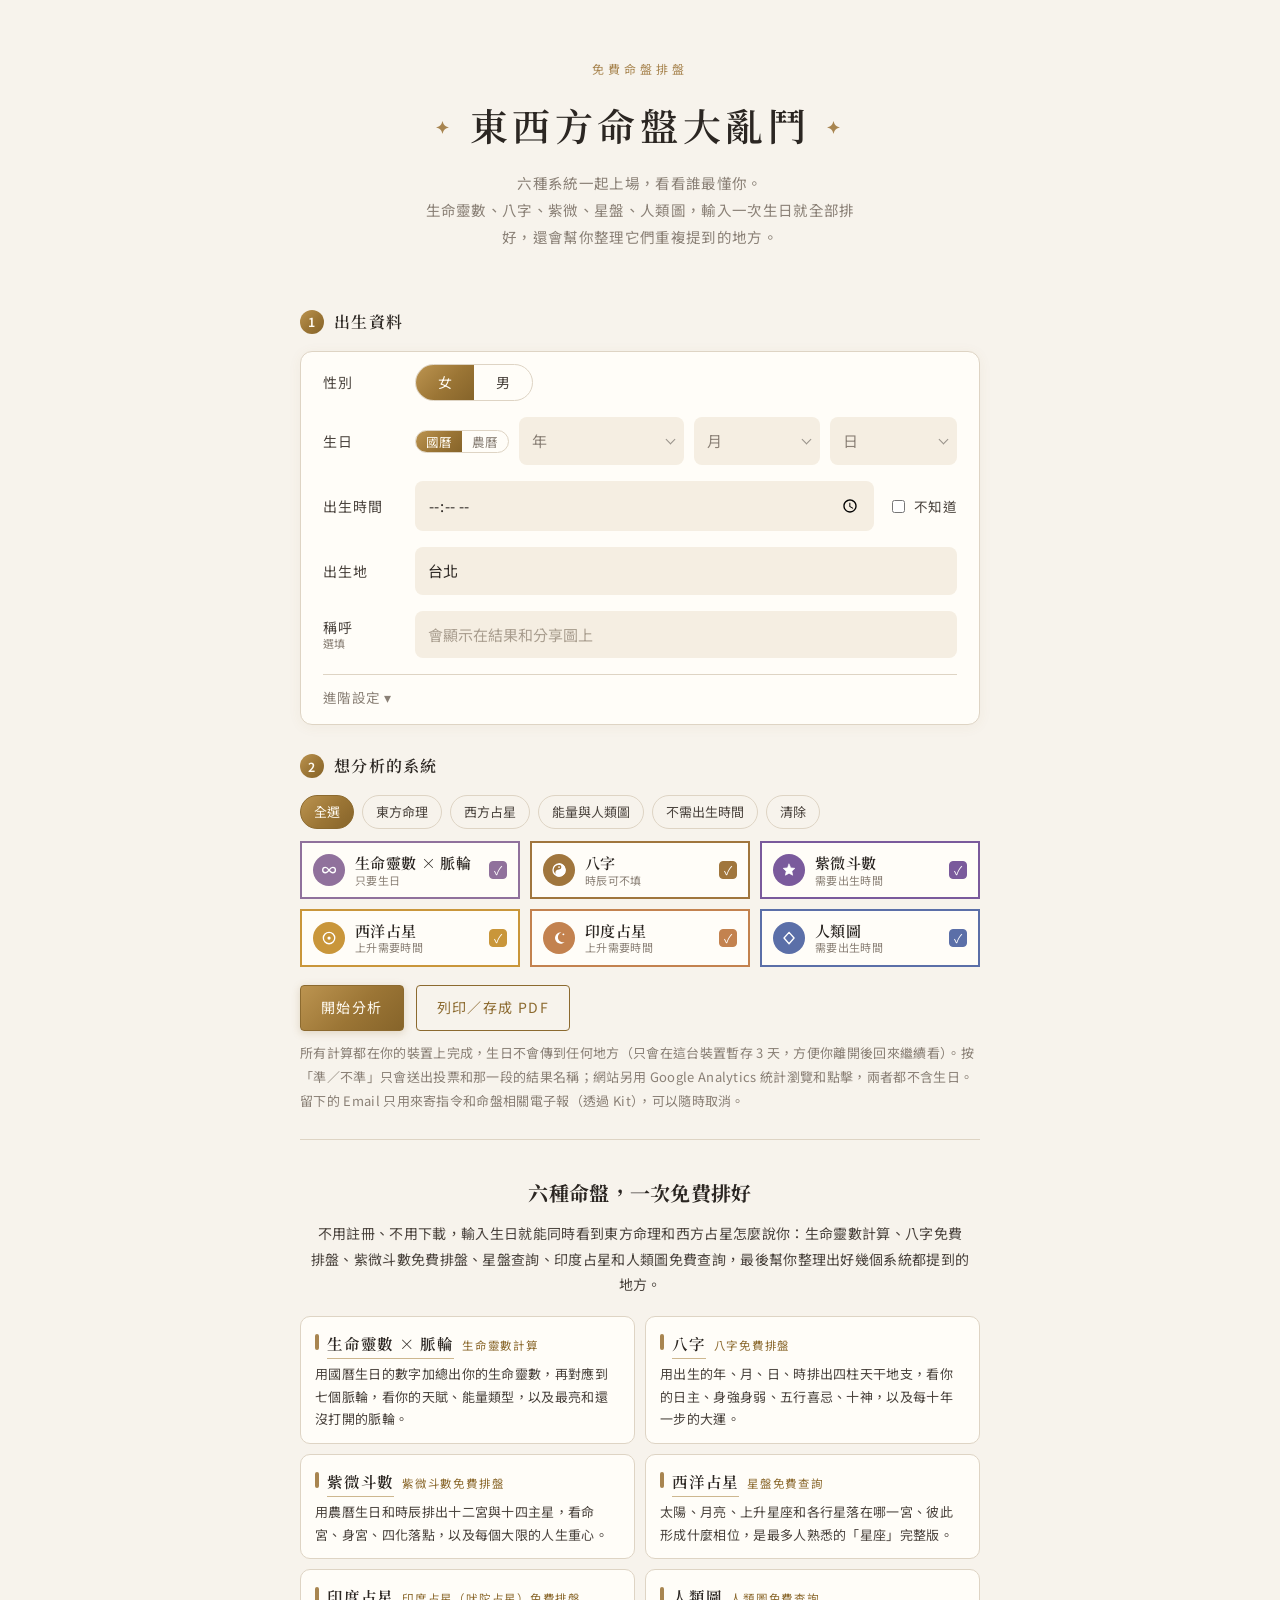
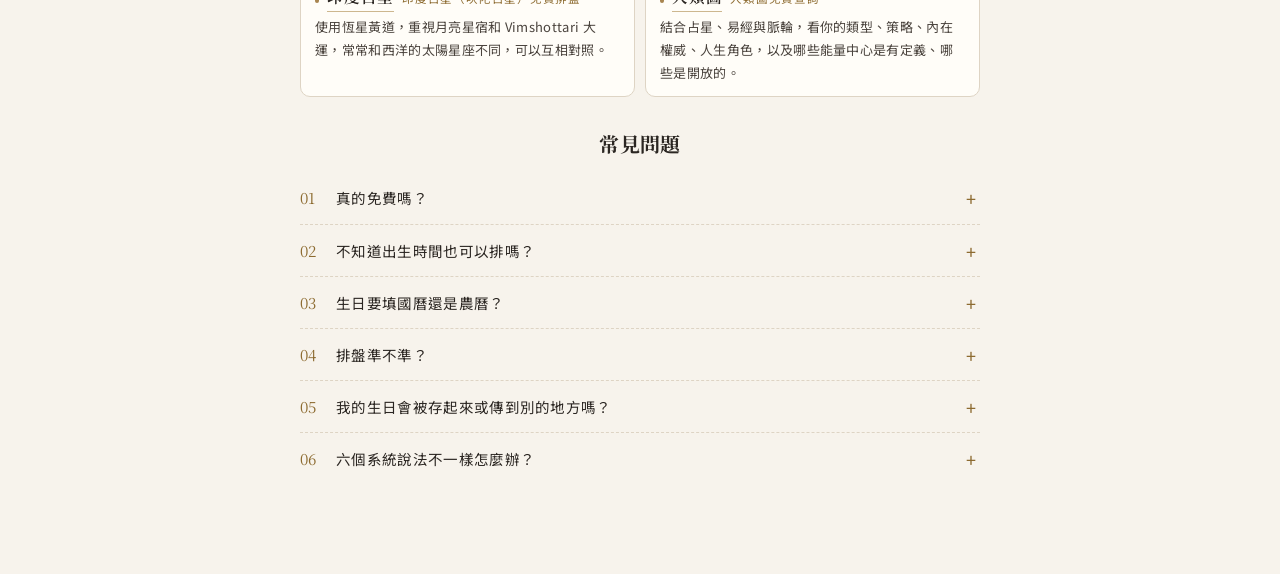
==== commit 050d74f7: "更新網站 2026-11-28 00:39" ====
--- a/index.html
+++ b/index.html
@@ -568,6 +568,21 @@
   .ai-row { display: flex; flex-wrap: wrap; align-items: center; gap: 10px 16px; margin-bottom: 12px; font-size: 14px; color: var(--ink-2); }
   .ai-row input { width: 84px; font: inherit; padding: 4px 8px; border: 1px solid var(--line); background: var(--paper); }
   .ai-text { width: 100%; box-sizing: border-box; height: 260px; font: 13px/1.7 ui-monospace, "SF Mono", Menlo, monospace; padding: 14px; border: 1px solid var(--line); background: #FFFDF8; color: var(--ink-2); resize: vertical; }
+  .ai-box { position: relative; }
+  .ai-box.locked .ai-text { height: 150px; overflow: hidden; resize: none; user-select: none; -webkit-user-select: none; pointer-events: none; }
+  .ai-box .ai-veil { display: none; }
+  .ai-box.locked .ai-veil { display: block; position: absolute; left: 1px; right: 1px; bottom: 1px; height: 90px; background: linear-gradient(rgba(255,253,248,0), #FFFDF8 85%); pointer-events: none; }
+  .lead { margin-top: 10px; padding: 16px; border-radius: 12px; border: 1.5px solid var(--gold-soft); background: color-mix(in srgb, var(--gold) 8%, #FFFDF8); }
+  .lead[hidden], .ai-actions[hidden] { display: none; }
+  .ld-h b { display: block; font-family: var(--serif); font-size: 16px; }
+  .ld-h span { display: block; font-size: 12.5px; color: var(--muted); margin-top: 2px; }
+  .ld-row { display: flex; gap: 8px; margin-top: 10px; flex-wrap: wrap; }
+  .ld-row input { flex: 1 1 200px; min-width: 0; font: inherit; font-size: 15px; padding: 10px 12px; border: 1px solid var(--line); border-radius: 8px; background: #FFFDF8; }
+  .ld-row input:focus { outline: none; border-color: var(--gold); }
+  .ld-row .btn { flex: none; }
+  .ld-ok { display: flex; gap: 6px; align-items: flex-start; margin-top: 8px; font-size: 12px; color: var(--ink-2); line-height: 1.6; cursor: pointer; }
+  .ld-ok input { margin-top: 3px; }
+  .ld-err { font-size: 12.5px; color: var(--red, #A85A4A); min-height: 1em; margin-top: 4px; }
   .ai-actions { display: flex; flex-wrap: wrap; align-items: center; gap: 12px; margin-top: 12px; }
   .ai-actions .meta { font-size: 12.5px; color: var(--muted); }
   .ai-steps { margin: 16px 0 0; padding-left: 20px; font-size: 13.5px; color: var(--ink-2); line-height: 1.9; }
@@ -1017,7 +1032,7 @@
       <button class="btn line" id="print">列印／存成 PDF</button>
       <span class="changed-hint" id="changedHint">資料改了，按「更新分析」看新結果</span>
     </div>
-    <p class="hint">所有計算都在你的裝置上完成，生日不會傳到任何地方（只會在這台裝置暫存 3 天，方便你離開後回來繼續看）。按「準／不準」只會送出投票和那一段的結果名稱；網站另用 Google Analytics 統計瀏覽和點擊，兩者都不含生日。</p>
+    <p class="hint">所有計算都在你的裝置上完成，生日不會傳到任何地方（只會在這台裝置暫存 3 天，方便你離開後回來繼續看）。按「準／不準」只會送出投票和那一段的結果名稱；網站另用 Google Analytics 統計瀏覽和點擊，兩者都不含生日。留下的 Email 只用來寄指令和命盤相關電子報（透過 Kit），可以隨時取消。</p>
   </div>
 
   <main id="out"></main>
@@ -1827,6 +1842,8 @@
     },
     // 「準不準」回饋要送去哪裡：貼上 Google Apps Script 部署後的網址（空白＝只記在使用者自己的瀏覽器，不送出）
     feedbackUrl: 'https://script.google.com/macros/s/AKfycbyuV8bRPV4Pw4No6BCrpvH9vftI-7fbFrZ9TGiLJ8wWtJY69rCrM2AXszfEHtcHcAzlFw/exec',
+    // Kit（ConvertKit）表單 ID：免費指令要先留 Email 才能複製。空白＝先不送 Kit，只在本機解鎖
+    kitFormId: '10251516',
     giftAt: 6,
     extra: 250,   // 超過 6 份，之後每多 1 份 NT$250
     allCount: 12, allPrice: 2999,   // 全選 12 份一口價
@@ -2198,6 +2215,31 @@
     track('add_pack', { pack: w });
     addItems(packItems(w), w === 'rec' ? '已加入推薦的 3 份' : w === 'six' ? '已加入主題全套 6 份＋常見問題懶人包' : '已全選 12 份＋常見問題懶人包');
   });
+  // ===== 免費指令：留 Email 才能複製（收名單，送到 Kit）=====
+  function leadOk() { try { return !!localStorage.getItem('chart-lead'); } catch (e) { return false; } }
+  function unlockLead() {
+    var box = $('aiBox'), f = $('leadForm'), a = $('aiActions');
+    if (box) box.classList.remove('locked'); if (f) f.hidden = true; if (a) a.hidden = false;
+  }
+  document.addEventListener('submit', function (e) {
+    if (!e.target || e.target.id !== 'leadForm') return;
+    e.preventDefault();
+    var em = ($('leadEmail').value || '').trim(), err = $('leadErr'), btn = e.target.querySelector('button');
+    if (!/^[^\s@]+@[^\s@]+\.[^\s@]{2,}$/.test(em)) { err.textContent = '請填正確的 Email'; return; }
+    if (!$('leadAgree').checked) { err.textContent = '要勾選同意收信，才能寄指令給你喔'; return; }
+    err.textContent = ''; btn.disabled = true; btn.textContent = '處理中…';
+    var done = function () {
+      try { localStorage.setItem('chart-lead', '1'); } catch (x) {}
+      unlockLead(); btn.disabled = false; btn.textContent = '取得免費指令';
+      track('generate_lead', { method: SHOP.kitFormId ? 'kit' : 'local', minor: !!(LAST && LAST.age < 18) });
+      toast('完成！下面可以複製指令了，也請到信箱收信');
+    };
+    if (!SHOP.kitFormId) { done(); return; }
+    var body = new URLSearchParams(); body.append('email_address', em);
+    if (LAST && LAST.name) body.append('fields[first_name]', LAST.name);
+    fetch('https://app.kit.com/forms/' + SHOP.kitFormId + '/subscriptions', { method: 'POST', headers: { 'Accept': 'application/json' }, body: body })
+      .then(function () { done(); }, function () { done(); });   // 就算 Kit 連不上，也不要擋住使用者
+  });
   function aiPackSection() {
     var H = LAST.hints = chartHints(LAST.nowYear + 1);
     var Y = (LAST ? LAST.nowYear : new Date().getFullYear()) + 1;
@@ -2205,8 +2247,12 @@
     return '<section class="ai-pack no-print" id="aipack"><div class="eyebrow">AI 分析懶人包</div><h2>先免費試試看，AI 怎麼讀你的命盤</h2>' +
       '<p class="lead">下面已經幫你準備好「免費體驗版指令＋你的命盤資料」。按複製，貼到 ChatGPT、Claude 或 Gemini，就能看到 AI 的分析。</p>' +
       '<div class="ai-free"><span class="badge">免費體驗版</span><span>' + (LAST.age < 18 ? '一句話形容你・興趣和天賦・未來方向和科系參考・感情與人際（學生版）' : '一句話形容你・三個特質・兩個盲點・對照過去的轉折點') + '</span></div>' +
-      '<textarea class="ai-text" id="aiText" readonly></textarea>' +
-      '<div class="ai-actions"><button type="button" class="btn" id="aiCopy">複製免費版指令與資料</button><span class="meta" id="aiMeta"></span></div>' +
+      '<div class="ai-box' + (leadOk() ? '' : ' locked') + '" id="aiBox"><textarea class="ai-text" id="aiText" readonly></textarea><div class="ai-veil"></div></div>' +
+      '<form class="lead" id="leadForm"' + (leadOk() ? ' hidden' : '') + ' novalidate><div class="ld-h"><b>留下 Email，免費取得完整指令</b><span>指令會直接顯示在這裡讓你複製，也會寄一份到信箱，之後還有每月流年小提醒</span></div>' +
+        '<div class="ld-row"><input type="email" id="leadEmail" placeholder="你的 Email" autocomplete="email" required><button type="submit" class="btn">取得免費指令</button></div>' +
+        '<label class="ld-ok"><input type="checkbox" id="leadAgree" checked> 我同意收到 Jasmine 寄來的命盤相關 Email，隨時可以取消訂閱</label>' +
+        '<div class="ld-err" id="leadErr"></div></form>' +
+      '<div class="ai-actions"' + (leadOk() ? '' : ' hidden') + ' id="aiActions"><button type="button" class="btn" id="aiCopy">複製免費版指令與資料</button><span class="meta" id="aiMeta"></span></div>' +
       '<ol class="ai-steps"><li>按「複製免費版指令與資料」。</li><li>打開你常用的 AI，開一個新對話，貼上送出。</li><li>看看準不準，覺得有共鳴的話，往下看完整版。</li></ol>' +
 
       '<div class="paid"><div class="eyebrow">覺得準嗎？</div><h3 class="paid-title">完整版懶人包</h3>' +
@@ -2725,6 +2771,13 @@
     '風': { color: '#5E95B0', tri: 'M20 4 L36 34 L4 34 Z', bar: true },
     '水': { color: '#4F6FA8', tri: 'M4 6 L36 6 L20 36 Z', bar: false }
   };
+  // 不是最多、也不是偏少的元素：給一句「適中」的說明，卡片才不會空白
+  var EL_MID = {
+    '火': '熱情和行動力剛剛好：需要時衝得起來，也懂得停下來休息。',
+    '土': '務實感剛剛好：能把想法一步步落地，又不會被規則綁住。',
+    '風': '思考和溝通的能量穩定：喜歡交流想法，也保有自己的判斷。',
+    '水': '感受力適中：能體會別人的情緒，也不容易被情緒淹沒。'
+  };
   function elementCards(r, W, maxE) {
     var total = 0, pts = { '火': [], '土': [], '風': [], '水': [] };
     var add = function (name, idx, glyph, col) { pts[['火', '土', '風', '水'][idx % 4]].push({ name: name, glyph: glyph, col: col }); total++; };
@@ -2738,7 +2791,7 @@
         '<div class="ec-top">' + tri + '<div><b>' + k + '象</b><small>' + X.western.elements[k] + '</small></div>' + (most ? '<i class="ec-tag">最多</i>' : few ? '<i class="ec-tag low">偏少</i>' : '') + '</div>' +
         '<div class="ec-num">' + n + '<span>／' + total + '</span></div><div class="ec-dots">' + dots + '</div>' +
         '<div class="ec-pl">' + (pts[k].length ? pts[k].map(function (p) { return '<em style="background:' + p.col + '" title="' + p.name + '">' + p.glyph + (p.glyph === 'AC' ? '' : '︎') + '</em>'; }).join('') : '<span>沒有行星</span>') + '</div>' +
-        (most ? '<p>' + W.elementMany[k].replace(/^[^：]+：/, '') + '</p>' : few ? '<p>' + W.elementFew[k].replace(/^[^：]+：/, '') + '</p>' : '') + '</div>';
+        '<p>' + (most ? W.elementMany[k].replace(/^[^：]+：/, '') : few ? W.elementFew[k].replace(/^[^：]+：/, '') : EL_MID[k]) + '</p></div>';
     }).join('') + '</div>';
   }
   function trio(label, name, text) {
